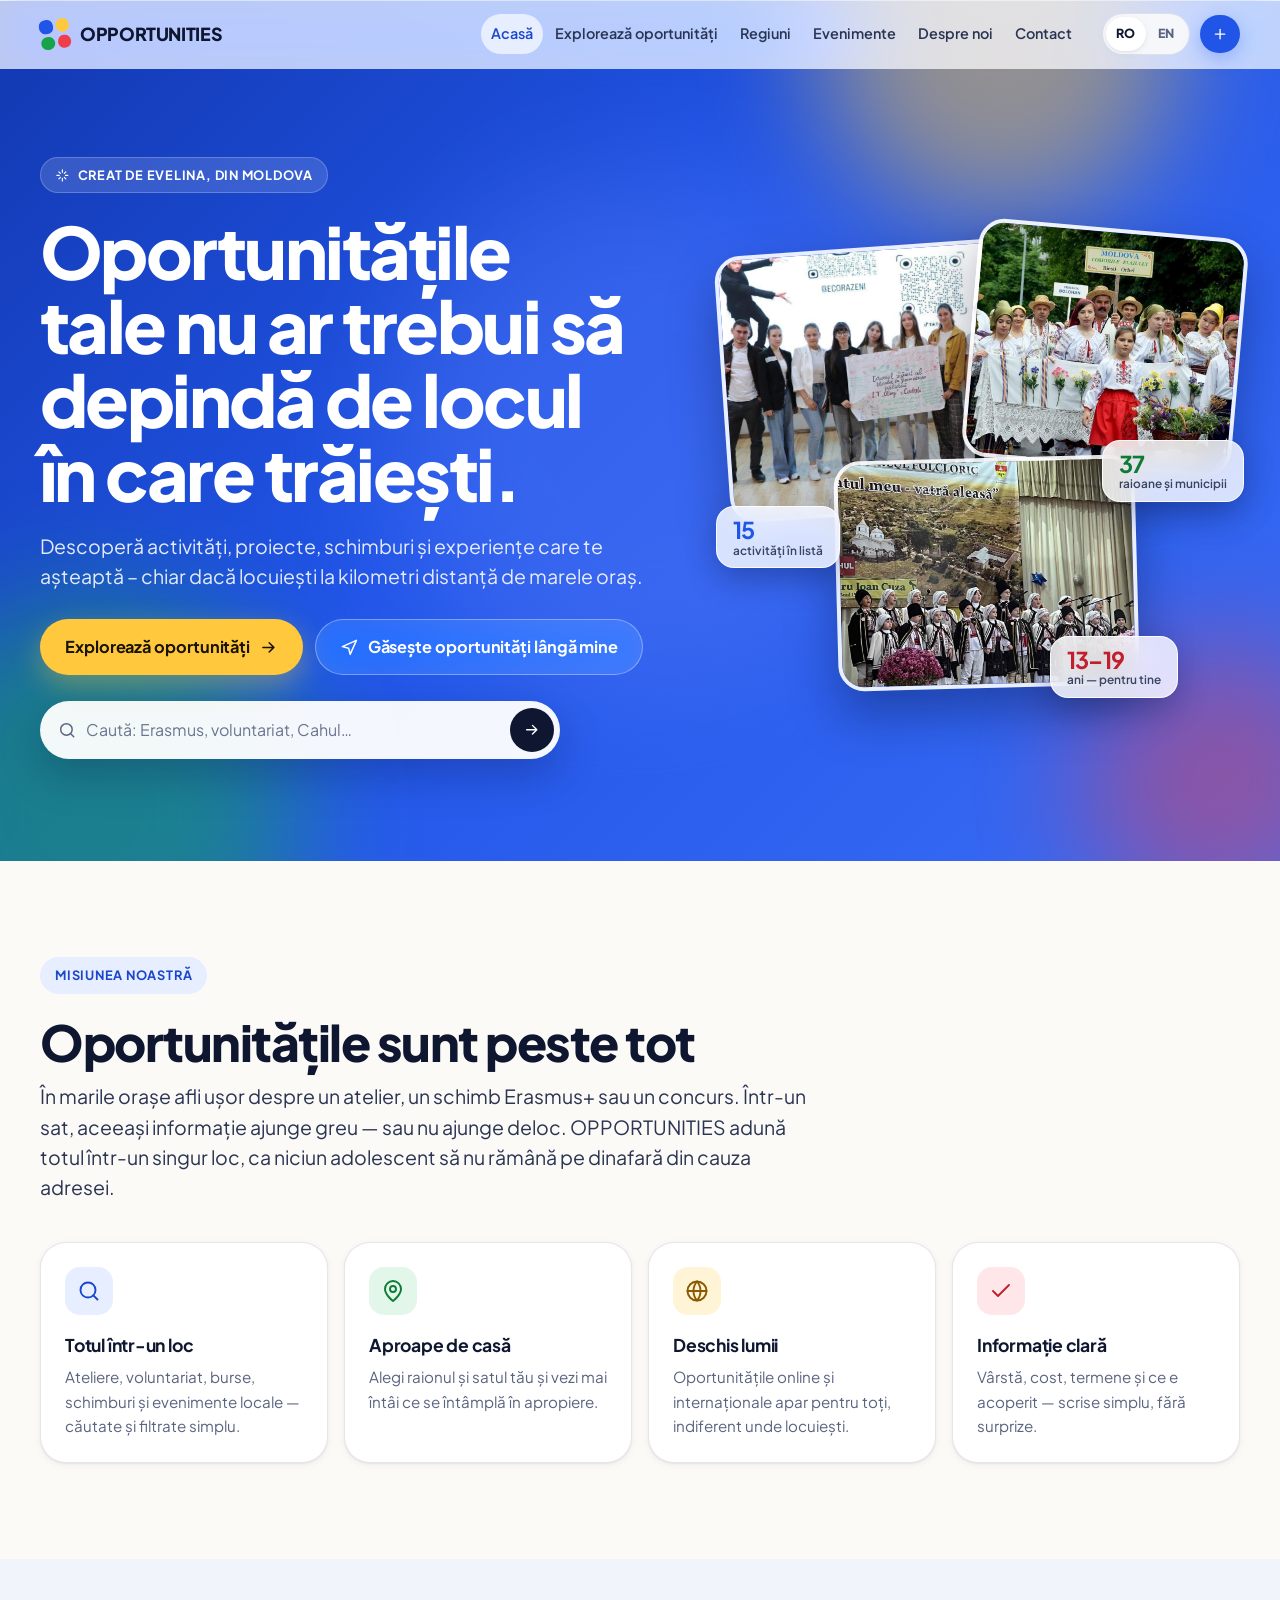
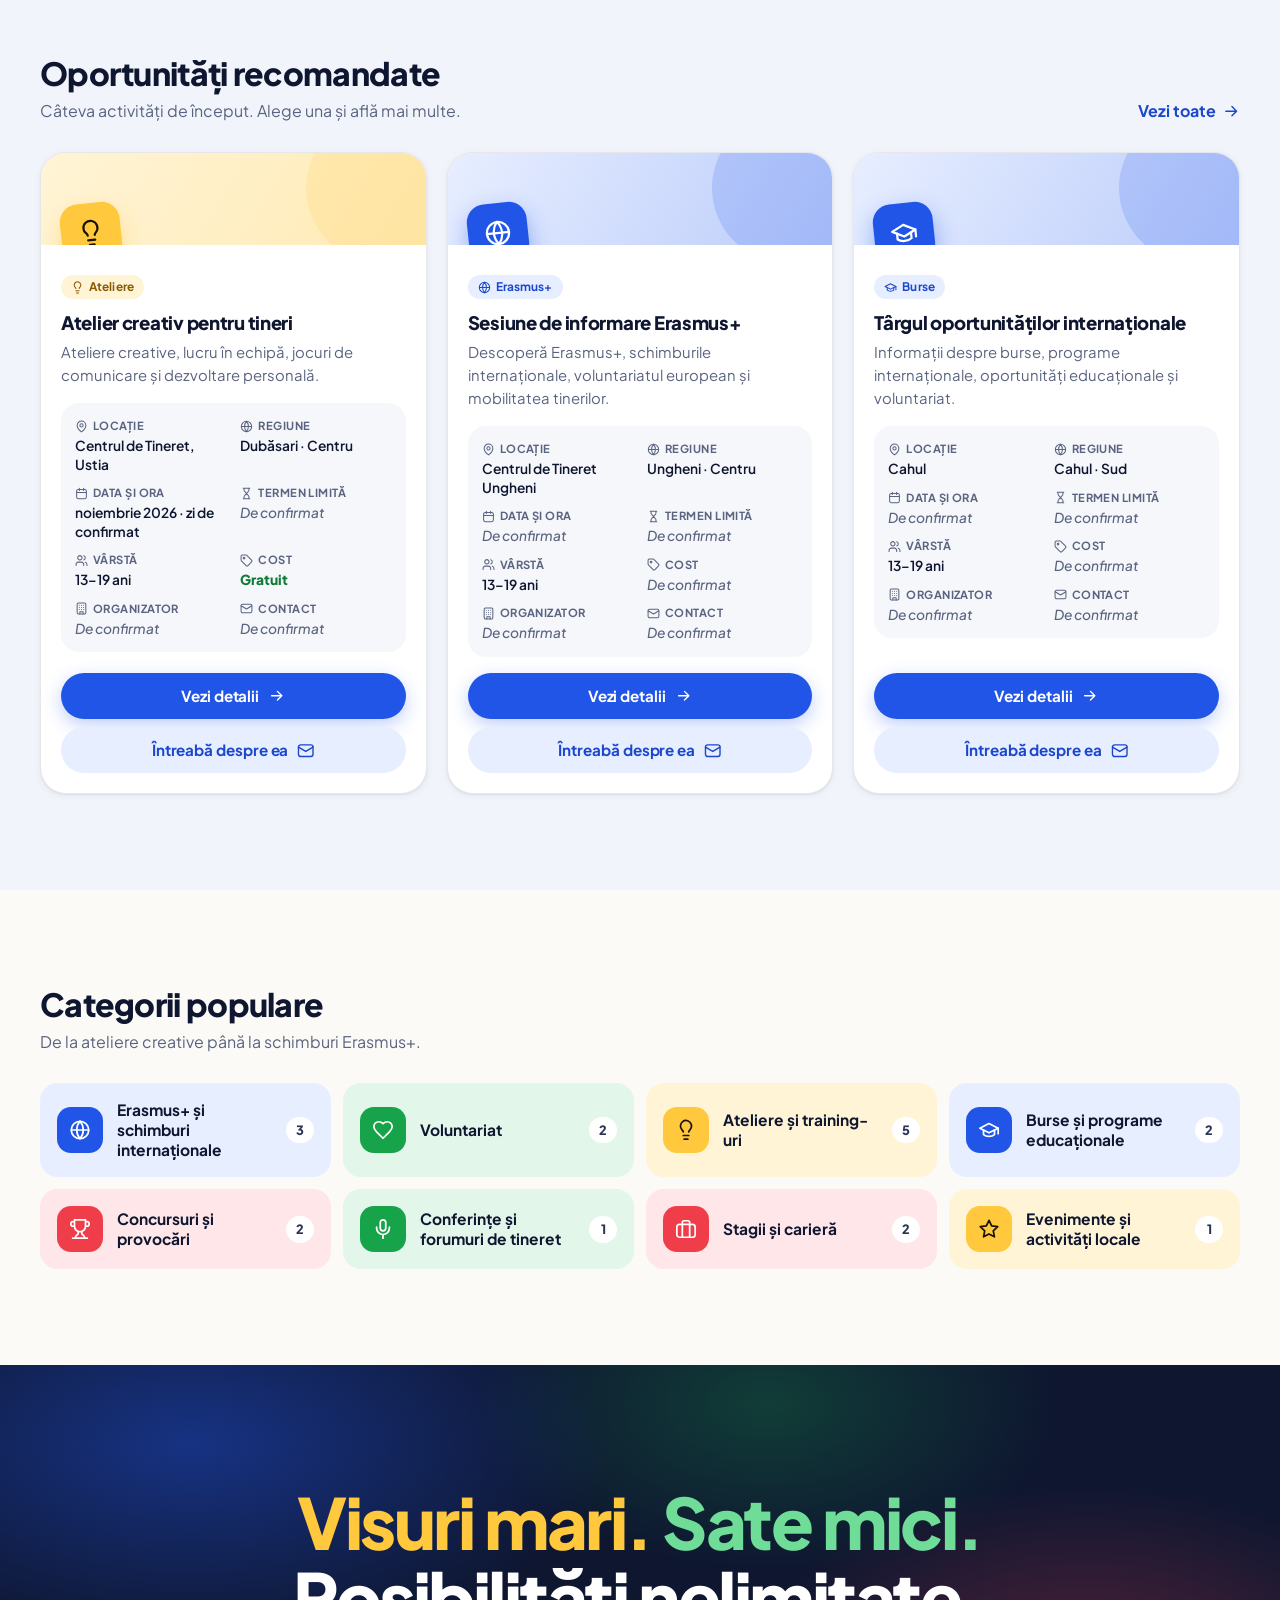
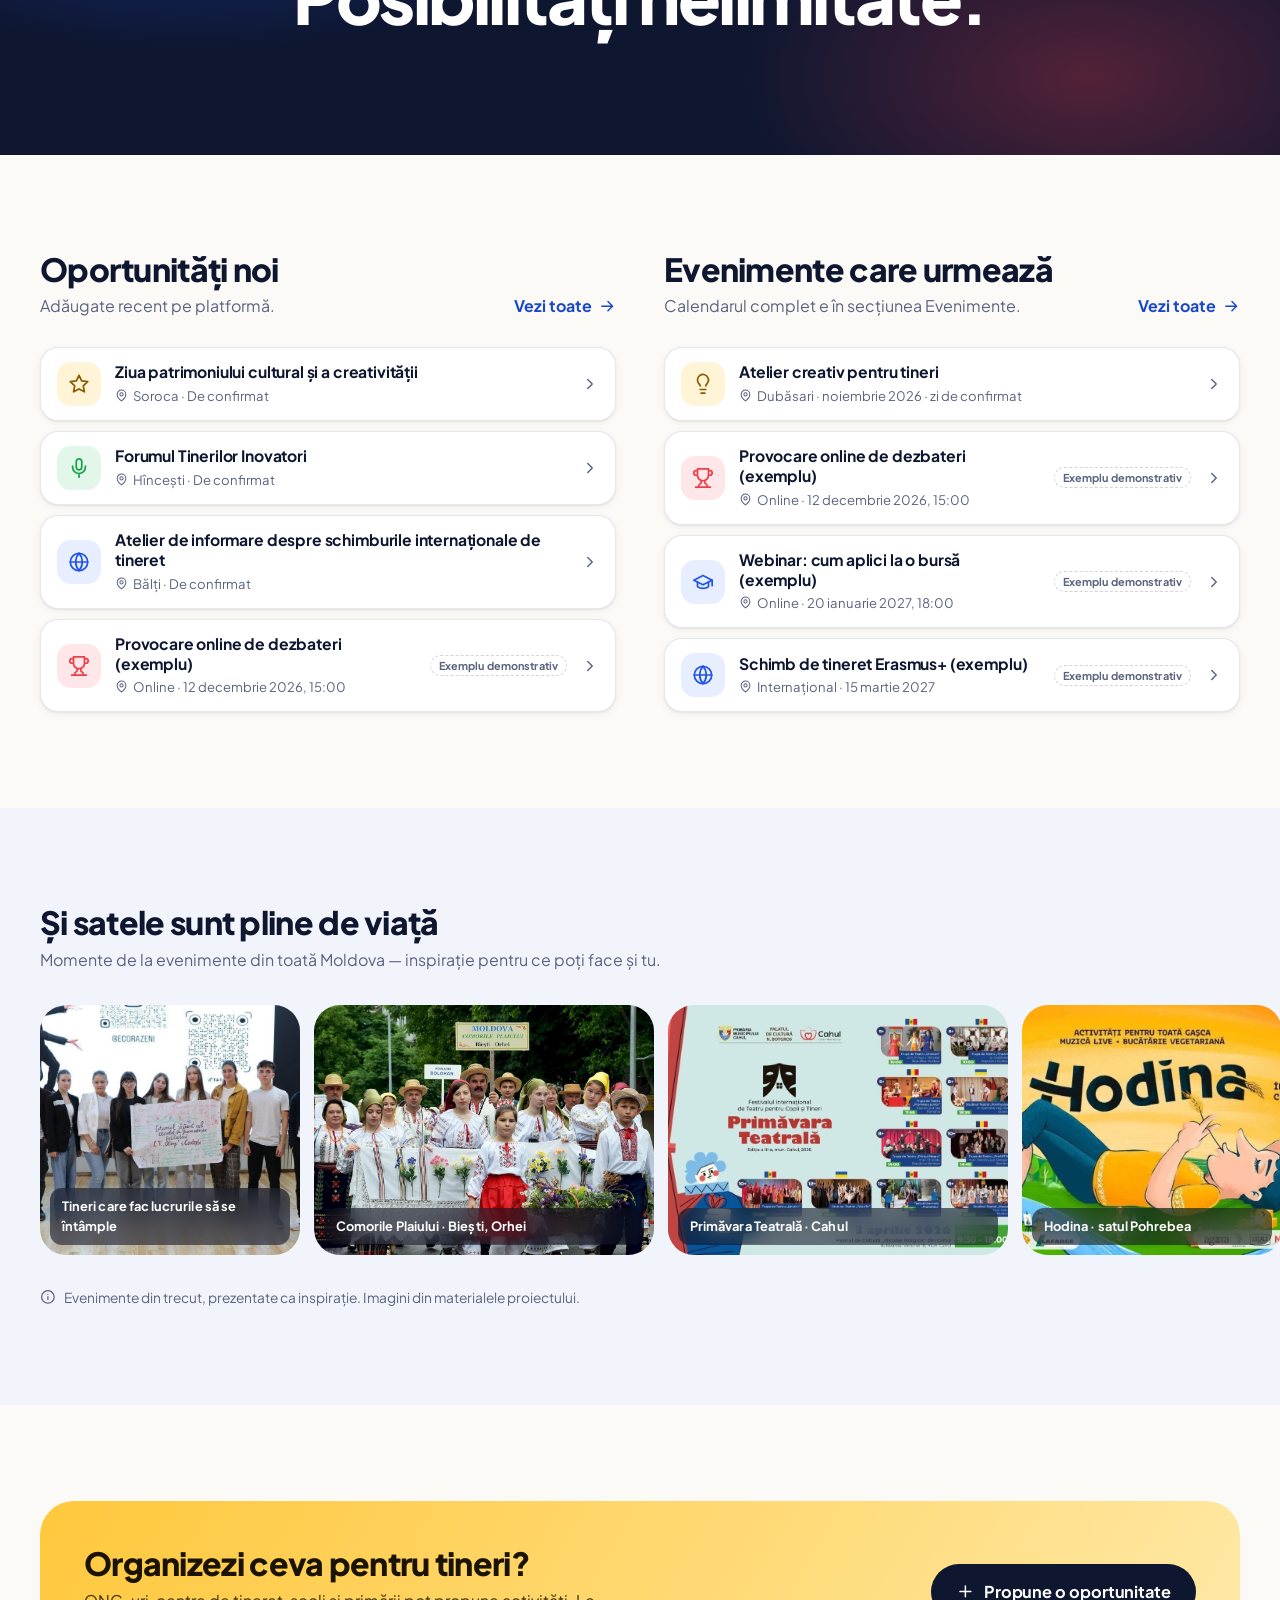
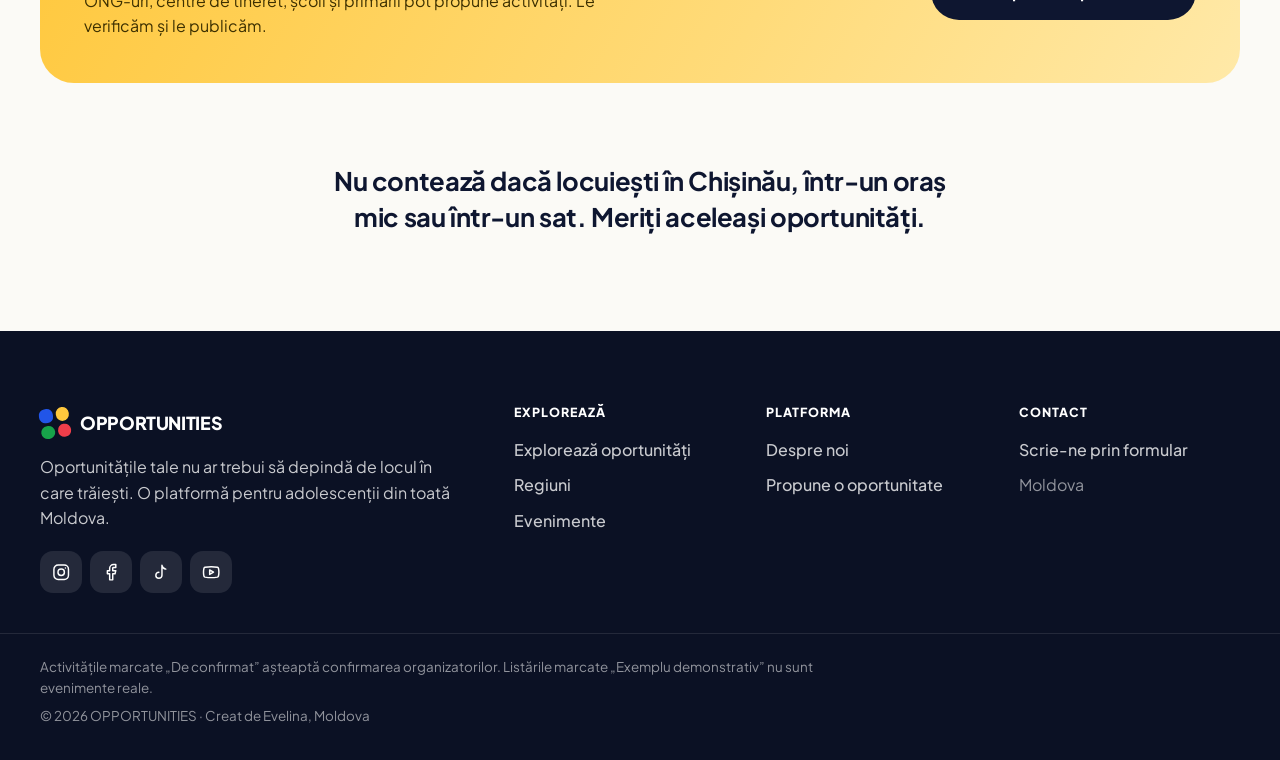
==== index.html @ e56fcbe6 "Build OPPORTUNITIES youth platform website Static bilingual (RO/EN) site with opportunities explorer" ====
<!doctype html>
<html lang="ro">
<head>
  <meta charset="utf-8">
  <meta name="viewport" content="width=device-width, initial-scale=1, viewport-fit=cover">
  <title>OPPORTUNITIES</title>
  <meta name="description" content="OPPORTUNITIES — oportunități egale pentru fiecare adolescent din Moldova. Ateliere, voluntariat, Erasmus+, burse și evenimente, chiar dacă locuiești departe de marele oraș.">
  <meta name="theme-color" content="#2155e8">
  <link rel="icon" href="assets/favicon.svg" type="image/svg+xml">
  <link rel="preconnect" href="https://fonts.googleapis.com">
  <link rel="preconnect" href="https://fonts.gstatic.com" crossorigin>
  <link href="https://fonts.googleapis.com/css2?family=Plus+Jakarta+Sans:wght@400;500;600;700;800&display=swap" rel="stylesheet">
  <link rel="stylesheet" href="css/styles.css">
</head>
<body>
  <a class="skip" href="#app" data-i18n="skip">Sari la conținut</a>

  <header class="header">
    <div class="wrap header__bar">
      <a class="logo" href="#/" aria-label="OPPORTUNITIES">
        <span class="logo__mark" aria-hidden="true"><i></i><i></i><i></i><i></i></span>
        <span class="logo__word">OPPORTUNITIES</span>
      </a>
      <nav class="nav" aria-label="Main">
        <a href="#/" data-nav="" data-i18n="nav.home">Acasă</a>
        <a href="#/explore" data-nav="explore" data-i18n="nav.explore">Explorează oportunități</a>
        <a href="#/regions" data-nav="regions" data-i18n="nav.regions">Regiuni</a>
        <a href="#/events" data-nav="events" data-i18n="nav.events">Evenimente</a>
        <a href="#/about" data-nav="about" data-i18n="nav.about">Despre noi</a>
        <a href="#/contact" data-nav="contact" data-i18n="nav.contact">Contact</a>
      </nav>
      <div class="header__tools">
        <div class="lang" role="group" data-i18n-aria="lang.label" aria-label="Limba">
          <button type="button" data-lang="ro" aria-pressed="true">RO</button>
          <button type="button" data-lang="en" aria-pressed="false">EN</button>
        </div>
        <a class="btn btn--primary btn--sm header__share" href="#/share" data-nav="share">
          <svg class="ic" viewBox="0 0 24 24" aria-hidden="true" fill="none" stroke="currentColor" stroke-width="2" stroke-linecap="round"><path d="M12 5v14M5 12h14"/></svg>
          <span data-i18n="share.btn">Propune o oportunitate</span>
        </a>
        <button class="icon-btn menu-btn" id="menu-btn" type="button" aria-expanded="false" aria-controls="menu" data-i18n-aria="nav.menu" aria-label="Meniu">
          <svg class="ic" viewBox="0 0 24 24" aria-hidden="true" fill="none" stroke="currentColor" stroke-width="2" stroke-linecap="round"><path d="M4 7h16M4 12h16M4 17h16"/></svg>
        </button>
      </div>
    </div>
  </header>

  <div class="menu" id="menu" hidden>
    <div class="menu__scrim" id="menu-scrim"></div>
    <nav class="menu__sheet" aria-label="Mobile">
      <button class="icon-btn menu__close" id="menu-close" type="button" data-i18n-aria="nav.close" aria-label="Închide">
        <svg class="ic" viewBox="0 0 24 24" aria-hidden="true" fill="none" stroke="currentColor" stroke-width="2" stroke-linecap="round"><path d="M18 6 6 18M6 6l12 12"/></svg>
      </button>
      <a href="#/" data-nav="" data-i18n="nav.home">Acasă</a>
      <a href="#/explore" data-nav="explore" data-i18n="nav.explore">Explorează oportunități</a>
      <a href="#/regions" data-nav="regions" data-i18n="nav.regions">Regiuni</a>
      <a href="#/events" data-nav="events" data-i18n="nav.events">Evenimente</a>
      <a href="#/about" data-nav="about" data-i18n="nav.about">Despre noi</a>
      <a href="#/contact" data-nav="contact" data-i18n="nav.contact">Contact</a>
      <a class="btn btn--primary btn--block" href="#/share" data-i18n="share.btn">Propune o oportunitate</a>
    </nav>
  </div>

  <main id="app" tabindex="-1"></main>

  <footer class="footer">
    <div class="wrap footer__grid">
      <div class="footer__brand">
        <a class="logo logo--light" href="#/" aria-label="OPPORTUNITIES">
          <span class="logo__mark" aria-hidden="true"><i></i><i></i><i></i><i></i></span>
          <span class="logo__word">OPPORTUNITIES</span>
        </a>
        <p data-i18n="footer.mission"></p>
        <div data-social></div>
      </div>
      <div>
        <h2 class="footer__h" data-i18n="footer.explore"></h2>
        <a href="#/explore" data-i18n="nav.explore"></a>
        <a href="#/regions" data-i18n="nav.regions"></a>
        <a href="#/events" data-i18n="nav.events"></a>
      </div>
      <div>
        <h2 class="footer__h" data-i18n="footer.platform"></h2>
        <a href="#/about" data-i18n="nav.about"></a>
        <a href="#/share" data-i18n="share.btn"></a>
      </div>
      <div>
        <h2 class="footer__h" data-i18n="footer.contact"></h2>
        <a href="#/contact" data-i18n="footer.contactForm"></a>
        <span class="footer__muted">Moldova</span>
      </div>
    </div>
    <div class="wrap footer__bottom">
      <p class="footer__note" data-i18n="footer.note"></p>
      <p>© <span id="year"></span> OPPORTUNITIES · <span data-i18n="footer.made"></span></p>
    </div>
  </footer>

  <div class="toast" id="toast" role="status" aria-live="polite"></div>

  <noscript><p style="padding:24px;font-family:sans-serif">OPPORTUNITIES needs JavaScript to show opportunities. / Activați JavaScript pentru a vedea oportunitățile.</p></noscript>

  <script src="js/data.js"></script>
  <script src="js/i18n.js"></script>
  <script src="js/app.js"></script>
</body>
</html>
---- css/styles.css ----
/* =========================================================================
   OPPORTUNITIES — styles
   Blue = trust · Green = growth · Yellow = optimism · Red = action
   ========================================================================= */

:root {
  --blue: #2155e8;
  --blue-deep: #1238b0;
  --blue-ink: #1a47cc;
  --green: #17a34a;
  --green-ink: #0d7a35;
  --yellow: #ffc83d;
  --yellow-ink: #8a5a00;
  --red: #ef3e4a;
  --red-ink: #c21f2c;

  --bg: #fbfaf6;
  --bg-tint: #f2f4fb;
  --surface: #ffffff;
  --surface-2: #f6f7fb;
  --ink: #0e1630;
  --ink-2: #2b3553;
  --muted: #5a6480;
  --line: rgba(14, 22, 48, 0.1);
  --line-strong: rgba(14, 22, 48, 0.18);

  --tint-blue: #e7eeff;
  --tint-green: #e3f6ea;
  --tint-yellow: #fff4d6;
  --tint-red: #ffe6e8;

  --glass: rgba(255, 255, 255, 0.72);
  --glass-edge: rgba(255, 255, 255, 0.7);
  --shadow-sm: 0 1px 2px rgba(14, 22, 48, 0.06), 0 2px 8px rgba(14, 22, 48, 0.05);
  --shadow-md: 0 2px 6px rgba(14, 22, 48, 0.06), 0 12px 32px rgba(14, 22, 48, 0.08);
  --shadow-lg: 0 8px 24px rgba(14, 22, 48, 0.1), 0 30px 60px rgba(14, 22, 48, 0.12);

  --r-sm: 12px;
  --r-md: 18px;
  --r-lg: 26px;
  --r-xl: 34px;

  --spring: cubic-bezier(0.32, 0.72, 0, 1);
  --ease-out: cubic-bezier(0.22, 1, 0.36, 1);
  --header-h: 68px;
  --gutter: clamp(16px, 4vw, 40px);

  color-scheme: light;
}

@media (prefers-color-scheme: dark) {
  :root:not([data-theme="light"]) {
    --bg: #0b1020;
    --bg-tint: #10162b;
    --surface: #151c34;
    --surface-2: #1a2240;
    --ink: #eef1fb;
    --ink-2: #ccd3e8;
    --muted: #9ea8c4;
    --line: rgba(255, 255, 255, 0.09);
    --line-strong: rgba(255, 255, 255, 0.18);
    --blue-ink: #8eabff;
    --green-ink: #6fdc98;
    --yellow-ink: #ffd76e;
    --red-ink: #ff8a92;
    --tint-blue: rgba(33, 85, 232, 0.18);
    --tint-green: rgba(23, 163, 74, 0.17);
    --tint-yellow: rgba(255, 200, 61, 0.15);
    --tint-red: rgba(239, 62, 74, 0.16);
    --glass: rgba(16, 22, 43, 0.72);
    --glass-edge: rgba(255, 255, 255, 0.08);
    --shadow-sm: 0 1px 2px rgba(0, 0, 0, 0.3);
    --shadow-md: 0 2px 6px rgba(0, 0, 0, 0.25), 0 12px 32px rgba(0, 0, 0, 0.3);
    --shadow-lg: 0 8px 24px rgba(0, 0, 0, 0.35), 0 30px 60px rgba(0, 0, 0, 0.4);
    color-scheme: dark;
  }
}
:root[data-theme="dark"] {
  --bg: #0b1020; --bg-tint: #10162b; --surface: #151c34; --surface-2: #1a2240;
  --ink: #eef1fb; --ink-2: #ccd3e8; --muted: #9ea8c4;
  --line: rgba(255, 255, 255, 0.09); --line-strong: rgba(255, 255, 255, 0.18);
  --blue-ink: #8eabff; --green-ink: #6fdc98; --yellow-ink: #ffd76e; --red-ink: #ff8a92;
  --tint-blue: rgba(33, 85, 232, 0.18); --tint-green: rgba(23, 163, 74, 0.17);
  --tint-yellow: rgba(255, 200, 61, 0.15); --tint-red: rgba(239, 62, 74, 0.16);
  --glass: rgba(16, 22, 43, 0.72); --glass-edge: rgba(255, 255, 255, 0.08);
  color-scheme: dark;
}

/* ------------------------------------------------------------------ base */
*, *::before, *::after { box-sizing: border-box; }
html { -webkit-text-size-adjust: 100%; scroll-padding-top: calc(var(--header-h) + 16px); }
body {
  margin: 0;
  font: 400 1rem/1.6 "Plus Jakarta Sans", system-ui, -apple-system, "Segoe UI", Roboto, sans-serif;
  color: var(--ink);
  background: var(--bg);
  -webkit-font-smoothing: antialiased;
  text-rendering: optimizeLegibility;
  overflow-x: hidden;
}
body.no-scroll { overflow: hidden; }
img { max-width: 100%; display: block; }
a { color: var(--blue-ink); text-decoration-thickness: 1.5px; text-underline-offset: 3px; }
button, input, select, textarea { font: inherit; color: inherit; }
button { cursor: pointer; }
:focus-visible { outline: 3px solid var(--blue); outline-offset: 3px; border-radius: 8px; }
main:focus { outline: none; }
.sr-only { position: absolute; width: 1px; height: 1px; padding: 0; margin: -1px; overflow: hidden; clip: rect(0 0 0 0); white-space: nowrap; border: 0; }
.skip { position: absolute; left: 12px; top: -60px; z-index: 100; background: var(--ink); color: var(--bg); padding: 10px 16px; border-radius: 10px; font-weight: 700; }
.skip:focus { top: 12px; }

.wrap { width: 100%; max-width: 1280px; margin: 0 auto; padding-left: var(--gutter); padding-right: var(--gutter); }
.narrow { max-width: 820px; }

.ic { width: 1.15em; height: 1.15em; flex: none; }

/* ------------------------------------------------------------------ type */
.display {
  font-size: clamp(2.35rem, 5.6vw, 4.5rem);
  line-height: 1.03;
  letter-spacing: -0.035em;
  font-weight: 800;
  margin: 0 0 20px;
  text-wrap: balance;
}
.h1 { font-size: clamp(2rem, 4.2vw, 3.1rem); line-height: 1.08; letter-spacing: -0.03em; font-weight: 800; margin: 0 0 12px; text-wrap: balance; }
.h2 { font-size: clamp(1.45rem, 2.6vw, 2rem); line-height: 1.15; letter-spacing: -0.022em; font-weight: 800; margin: 0 0 6px; text-wrap: balance; }
.h3 { font-size: 1.2rem; line-height: 1.3; letter-spacing: -0.012em; font-weight: 700; margin: 0 0 6px; }
.h4 { font-size: 0.95rem; font-weight: 700; margin: 22px 0 8px; }
.lead { font-size: clamp(1.05rem, 1.6vw, 1.22rem); line-height: 1.55; color: rgba(255, 255, 255, 0.88); margin: 0 0 28px; max-width: 40em; }
.lead--dark { color: var(--ink-2); }
.muted { color: var(--muted); margin: 0; }
.eyebrow {
  display: inline-flex; align-items: center; gap: 8px;
  font-size: 0.8rem; font-weight: 700; letter-spacing: 0.06em; text-transform: uppercase;
  color: #fff; background: rgba(255, 255, 255, 0.14); border: 1px solid rgba(255, 255, 255, 0.22);
  padding: 7px 14px; border-radius: 999px; margin: 0 0 22px;
}
.eyebrow--dark { color: var(--blue-ink); background: var(--tint-blue); border-color: transparent; }

/* ------------------------------------------------------------------ buttons */
.btn {
  display: inline-flex; align-items: center; justify-content: center; gap: 9px;
  min-height: 44px; padding: 10px 18px;
  border-radius: 999px; border: 1px solid transparent;
  font-weight: 700; font-size: 0.95rem; letter-spacing: -0.005em;
  text-decoration: none; white-space: nowrap;
  transition: transform 160ms var(--ease-out), background-color 160ms, box-shadow 200ms, color 160ms;
  -webkit-tap-highlight-color: transparent;
}
.btn:active { transform: scale(0.97); transition-duration: 80ms; }
.btn--sm { min-height: 38px; padding: 7px 14px; font-size: 0.88rem; }
.btn--lg { min-height: 54px; padding: 14px 24px; font-size: 1.02rem; }
.btn--block { width: 100%; }
.btn--primary { background: var(--blue); color: #fff; box-shadow: 0 6px 18px rgba(33, 85, 232, 0.28); }
.btn--primary:hover { background: var(--blue-deep); }
.btn--dark { background: var(--ink); color: var(--bg); }
.btn--dark:hover { opacity: 0.9; }
.btn--soft { background: var(--tint-blue); color: var(--blue-ink); }
.btn--soft:hover { background: color-mix(in srgb, var(--tint-blue), var(--blue) 12%); }
.btn--ghost { background: transparent; color: var(--ink-2); border-color: var(--line-strong); }
.btn--ghost:hover { background: var(--surface-2); }
.btn--glass {
  background: rgba(255, 255, 255, 0.14); color: #fff; border-color: rgba(255, 255, 255, 0.35);
  backdrop-filter: blur(14px) saturate(160%); -webkit-backdrop-filter: blur(14px) saturate(160%);
}
.btn--glass:hover { background: rgba(255, 255, 255, 0.24); }
.btn--glass-dark { background: var(--surface); color: var(--ink); border-color: var(--line-strong); box-shadow: var(--shadow-sm); }
.btn--glass-dark:hover { background: var(--surface-2); }

.icon-btn {
  display: inline-grid; place-items: center; width: 44px; height: 44px;
  border-radius: 999px; border: 1px solid var(--line-strong); background: var(--surface); color: var(--ink);
  transition: transform 140ms var(--ease-out), background-color 140ms;
}
.icon-btn:hover { background: var(--surface-2); }
.icon-btn:active { transform: scale(0.94); }
.icon-btn .ic { width: 20px; height: 20px; }

.link-arrow { display: inline-flex; align-items: center; gap: 6px; font-weight: 700; text-decoration: none; white-space: nowrap; }
.link-arrow .ic { transition: transform 200ms var(--ease-out); }
.link-arrow:hover .ic { transform: translateX(3px); }

/* ------------------------------------------------------------------ chips */
.chip {
  display: inline-flex; align-items: center; gap: 5px;
  font-size: 0.74rem; font-weight: 700; letter-spacing: 0.01em;
  padding: 4px 10px; border-radius: 999px; line-height: 1.4; white-space: nowrap;
}
.chip .ic { width: 13px; height: 13px; }
.chip--blue { background: var(--tint-blue); color: var(--blue-ink); }
.chip--green { background: var(--tint-green); color: var(--green-ink); }
.chip--yellow { background: var(--tint-yellow); color: var(--yellow-ink); }
.chip--red { background: var(--tint-red); color: var(--red-ink); }
.chip--ink { background: var(--surface-2); color: var(--ink-2); border: 1px solid var(--line); }
.chip--new { background: var(--red); color: #fff; }
.chip--demo { background: transparent; color: var(--muted); border: 1.5px dashed var(--line-strong); }
.chip--xs { font-size: 0.68rem; padding: 2px 8px; }

/* ------------------------------------------------------------------ header (translucent material) */
.header {
  position: sticky; top: 0; z-index: 40;
  background: var(--glass);
  backdrop-filter: blur(20px) saturate(180%); -webkit-backdrop-filter: blur(20px) saturate(180%);
  border-bottom: 1px solid transparent;
  transition: border-color 200ms, box-shadow 200ms;
}
.header.is-scrolled { border-bottom-color: var(--line); box-shadow: 0 6px 24px rgba(14, 22, 48, 0.06); }
.header__bar { display: flex; align-items: center; gap: 20px; height: var(--header-h); }
.logo { display: inline-flex; align-items: center; gap: 10px; text-decoration: none; color: var(--ink); flex: none; }
.logo__mark { display: grid; grid-template-columns: 1fr 1fr; gap: 3px; width: 30px; height: 30px; transform: rotate(-8deg); }
.logo__mark i { border-radius: 6px; }
.logo__mark i:nth-child(1) { background: var(--blue); }
.logo__mark i:nth-child(2) { background: var(--yellow); border-radius: 50%; }
.logo__mark i:nth-child(3) { background: var(--green); border-radius: 50%; }
.logo__mark i:nth-child(4) { background: var(--red); }
.logo__word { font-weight: 800; letter-spacing: -0.02em; font-size: 1.12rem; }
.logo--light { color: #fff; }

.nav { display: none; gap: 2px; margin-left: auto; }
.nav a {
  position: relative; padding: 8px 12px; border-radius: 999px;
  font-weight: 600; font-size: 0.9rem; color: var(--ink-2); text-decoration: none; white-space: nowrap;
  transition: background-color 150ms, color 150ms;
}
.nav a:hover { background: var(--surface-2); color: var(--ink); }
.nav a.is-active { color: var(--blue-ink); background: var(--tint-blue); }

.header__tools { display: flex; align-items: center; gap: 10px; margin-left: auto; }
.nav + .header__tools { margin-left: 8px; }
.lang { display: inline-flex; padding: 3px; border-radius: 999px; background: var(--surface-2); border: 1px solid var(--line); }
.lang button {
  border: 0; background: transparent; padding: 6px 10px; min-width: 40px; min-height: 34px;
  border-radius: 999px; font-weight: 800; font-size: 0.78rem; letter-spacing: 0.04em; color: var(--muted);
  transition: background-color 180ms var(--ease-out), color 180ms, box-shadow 180ms;
}
.lang button.is-on { background: var(--surface); color: var(--ink); box-shadow: var(--shadow-sm); }
.header__share span { display: none; }

@media (min-width: 560px) { .header__share span { display: inline; } }
@media (max-width: 440px) {
  .header__bar { gap: 10px; }
  .header__tools { gap: 6px; }
  .logo { gap: 8px; }
  .logo__mark { width: 26px; height: 26px; }
  .logo__word { font-size: 0.95rem; }
  .lang button { min-width: 34px; padding: 6px 8px; }
  .header__share { width: 40px; padding: 0; }
}
@media (min-width: 1120px) {
  .nav { display: flex; }
  .menu-btn { display: none; }
  .header__bar { gap: 12px; }
}
@media (min-width: 1120px) and (max-width: 1339px) {
  .nav a { padding: 8px 10px; }
  .header__share { width: 40px; padding: 0; }
  .header__share span { display: none; }
}

/* Mobile menu sheet — anchored to the menu button (top right) */
.menu { position: fixed; inset: 0; z-index: 60; }
.menu__scrim { position: absolute; inset: 0; background: rgba(8, 12, 28, 0.32); opacity: 0; transition: opacity 240ms var(--ease-out); }
.menu__sheet {
  position: absolute; top: 10px; right: 10px; left: 10px; max-width: 380px; margin-left: auto;
  display: flex; flex-direction: column; gap: 4px; padding: 14px;
  background: var(--glass); border: 1px solid var(--glass-edge);
  backdrop-filter: blur(28px) saturate(180%); -webkit-backdrop-filter: blur(28px) saturate(180%);
  border-radius: var(--r-lg); box-shadow: var(--shadow-lg);
  transform-origin: top right; transform: scale(0.92); opacity: 0;
  transition: transform 300ms var(--spring), opacity 200ms var(--ease-out);
}
.menu.is-open .menu__scrim { opacity: 1; }
.menu.is-open .menu__sheet { transform: none; opacity: 1; }
.menu__sheet a:not(.btn) {
  padding: 13px 14px; border-radius: 14px; font-weight: 700; font-size: 1.05rem; color: var(--ink); text-decoration: none;
}
.menu__sheet a:not(.btn):hover, .menu__sheet a.is-active { background: var(--tint-blue); color: var(--blue-ink); }
.menu__sheet .btn { margin-top: 8px; }
.menu__close { align-self: flex-end; margin-bottom: 2px; }

/* ------------------------------------------------------------------ page transition + reveal */
.page-in { animation: pageIn 420ms var(--ease-out); }
@keyframes pageIn { from { opacity: 0; transform: translateY(10px); } to { opacity: 1; transform: none; } }
.reveal { opacity: 0; transform: translateY(18px); transition: opacity 600ms var(--ease-out), transform 700ms var(--spring); }
.reveal.in { opacity: 1; transform: none; }

/* ------------------------------------------------------------------ hero */
.hero {
  position: relative; overflow: hidden; color: #fff;
  background: linear-gradient(135deg, #1238b0 0%, #2155e8 45%, #3a6cf5 100%);
  padding: clamp(48px, 8vw, 96px) 0 clamp(56px, 8vw, 110px);
  margin-top: calc(var(--header-h) * -1);
  padding-top: calc(var(--header-h) + clamp(40px, 7vw, 88px));
}
.hero__bg { position: absolute; inset: 0; pointer-events: none; }
.orb { position: absolute; border-radius: 50%; filter: blur(60px); opacity: 0.55; }
.orb--g { width: 420px; height: 420px; background: var(--green); left: -120px; bottom: -160px; }
.orb--y { width: 360px; height: 360px; background: var(--yellow); right: 8%; top: -140px; opacity: 0.5; }
.orb--r { width: 280px; height: 280px; background: var(--red); right: -80px; bottom: -60px; opacity: 0.45; }
.orb--b { width: 520px; height: 520px; background: #6f8dff; left: 30%; top: 20%; opacity: 0.25; }
.hero__grid { position: relative; display: grid; gap: 48px; align-items: center; }
.hero__copy { max-width: 640px; }
.hero__ctas { display: flex; flex-wrap: wrap; gap: 12px; margin-bottom: 26px; }
.hero .btn--primary { background: var(--yellow); color: #1a1300; box-shadow: 0 10px 28px rgba(255, 200, 61, 0.35); }
.hero .btn--primary:hover { background: #ffd35f; }
.hero__search {
  display: flex; align-items: center; gap: 10px; max-width: 520px;
  padding: 6px 6px 6px 18px; border-radius: 999px;
  background: rgba(255, 255, 255, 0.95); color: var(--ink);
  box-shadow: 0 16px 40px rgba(6, 16, 60, 0.25);
}
.hero__search > .ic { color: #5a6480; }
.hero__search input { flex: 1; min-width: 0; border: 0; outline: 0; background: transparent; padding: 10px 0; color: #0e1630; }
.hero__search input::placeholder { color: #6b7590; }
.hero__search .btn { min-height: 44px; width: 44px; padding: 0; background: #0e1630; color: #fff; }

.hero__art { position: relative; height: 380px; max-width: 520px; width: 100%; justify-self: center; }
.ph { position: absolute; margin: 0; border-radius: var(--r-lg); overflow: hidden; box-shadow: 0 24px 50px rgba(5, 14, 50, 0.35); border: 4px solid rgba(255, 255, 255, 0.9); }
.ph img { width: 100%; height: 100%; object-fit: cover; }
.ph--1 { width: 64%; height: 58%; left: 0; top: 4%; transform: rotate(-4deg); }
.ph--2 { width: 52%; height: 52%; right: 0; top: 0; transform: rotate(5deg); z-index: 1; }
.ph--3 { width: 58%; height: 50%; left: 22%; bottom: 0; transform: rotate(-1.5deg); z-index: 2; }
.float {
  position: absolute; z-index: 3; display: flex; flex-direction: column; line-height: 1.15;
  padding: 10px 16px; border-radius: 18px; color: var(--ink);
  background: rgba(255, 255, 255, 0.82); border: 1px solid rgba(255, 255, 255, 0.9);
  backdrop-filter: blur(16px) saturate(170%); -webkit-backdrop-filter: blur(16px) saturate(170%);
  box-shadow: 0 12px 30px rgba(5, 14, 50, 0.25);
}
.float strong { font-size: 1.45rem; letter-spacing: -0.03em; color: #0e1630; }
.float span { font-size: 0.74rem; font-weight: 600; color: #3a4460; }
.float--a { left: -6px; bottom: 26%; }
.float--a strong { color: var(--blue); }
.float--b { right: -4px; top: 46%; }
.float--b strong { color: var(--green-ink); }
.float--c { right: 12%; bottom: -10px; }
.float--c strong { color: var(--red-ink); }

@media (min-width: 960px) {
  .hero__grid { grid-template-columns: 1.1fr 0.9fr; }
  .hero__art { height: 460px; }
}
@media (max-width: 520px) {
  .hero__art { height: 300px; }
  .hero__ctas .btn { width: 100%; }
  .float { padding: 8px 12px; }
  .float strong { font-size: 1.15rem; }
}

/* ------------------------------------------------------------------ sections */
.section { padding: clamp(56px, 8vw, 96px) 0; }
.section--tight { padding-top: clamp(28px, 4vw, 44px); }
.section--tint { background: var(--bg-tint); }
.sec-head { display: flex; align-items: flex-end; justify-content: space-between; gap: 16px; margin-bottom: 28px; flex-wrap: wrap; }

.mission { max-width: 820px; margin-bottom: 40px; }
.pillars { display: grid; gap: 16px; grid-template-columns: repeat(auto-fit, minmax(min(100%, 230px), 1fr)); }
.pillar {
  padding: 24px; border-radius: var(--r-lg); background: var(--surface); border: 1px solid var(--line);
  box-shadow: var(--shadow-sm);
}
.pillar h3 { margin: 16px 0 6px; font-size: 1.1rem; letter-spacing: -0.012em; }
.pillar p { margin: 0; color: var(--muted); font-size: 0.95rem; }
.pillar__icon { display: grid; place-items: center; width: 48px; height: 48px; border-radius: 15px; }
.pillar__icon .ic { width: 24px; height: 24px; }
.pillar--blue .pillar__icon { background: var(--tint-blue); color: var(--blue-ink); }
.pillar--green .pillar__icon { background: var(--tint-green); color: var(--green-ink); }
.pillar--yellow .pillar__icon { background: var(--tint-yellow); color: var(--yellow-ink); }
.pillar--red .pillar__icon { background: var(--tint-red); color: var(--red-ink); }

/* ------------------------------------------------------------------ cards */
.grid { display: grid; gap: 20px; grid-template-columns: repeat(auto-fill, minmax(min(100%, 320px), 1fr)); }

.card {
  --c: var(--blue); --t: var(--tint-blue); --ci: var(--blue-ink);
  position: relative; display: flex; flex-direction: column;
  background: var(--surface); border: 1px solid var(--line); border-radius: var(--r-lg);
  overflow: hidden; box-shadow: var(--shadow-sm);
  transition: box-shadow 260ms var(--ease-out), transform 260ms var(--spring), border-color 200ms, opacity 600ms var(--ease-out);
}
.card--green { --c: var(--green); --t: var(--tint-green); --ci: var(--green-ink); }
.card--yellow { --c: var(--yellow); --t: var(--tint-yellow); --ci: var(--yellow-ink); }
.card--red { --c: var(--red); --t: var(--tint-red); --ci: var(--red-ink); }
@media (hover: hover) {
  .card.in:hover { transform: translateY(-4px); box-shadow: var(--shadow-md); border-color: color-mix(in srgb, var(--c), transparent 60%); }
}
.card__art {
  position: relative; height: 92px; overflow: hidden;
  background: linear-gradient(120deg, var(--t), color-mix(in srgb, var(--t), var(--c) 22%));
}
.card__icon {
  position: absolute; left: 20px; bottom: -18px; display: grid; place-items: center;
  width: 60px; height: 60px; border-radius: 18px; background: var(--c); color: #fff;
  box-shadow: 0 10px 22px color-mix(in srgb, var(--c), transparent 60%);
  transform: rotate(-6deg);
}
.card--yellow .card__icon { color: #1a1300; }
.card__icon .ic { width: 28px; height: 28px; }
.card__blob { position: absolute; right: -30px; top: -40px; width: 150px; height: 150px; border-radius: 50%; background: var(--c); opacity: 0.16; }
.card__dist {
  position: absolute; right: 14px; top: 14px; display: inline-flex; align-items: center; gap: 5px;
  font-size: 0.78rem; font-weight: 800; padding: 5px 10px; border-radius: 999px;
  background: var(--surface); color: var(--ink); box-shadow: var(--shadow-sm);
}
.card__dist .ic { width: 13px; height: 13px; }
.card__body { display: flex; flex-direction: column; flex: 1; padding: 30px 20px 20px; }
.card__chips { display: flex; flex-wrap: wrap; gap: 6px; margin-bottom: 12px; }
.card__title { font-size: 1.16rem; line-height: 1.28; letter-spacing: -0.015em; font-weight: 800; margin: 0 0 6px; }
.card__link { color: var(--ink); text-decoration: none; }
.card__link:hover { color: var(--ci); }
.card__desc { margin: 0 0 16px; color: var(--muted); font-size: 0.93rem; line-height: 1.55; }
.card__actions { display: flex; flex-wrap: wrap; gap: 8px; margin-top: auto; padding-top: 16px; }
.card__actions .btn { flex: 1 1 auto; }

.facts { display: grid; grid-template-columns: 1fr 1fr; gap: 10px 14px; margin: 0; padding: 14px; border-radius: var(--r-md); background: var(--surface-2); }
.facts > div { min-width: 0; }
.facts dt { display: flex; align-items: center; gap: 5px; font-size: 0.7rem; font-weight: 700; letter-spacing: 0.04em; text-transform: uppercase; color: var(--muted); }
.facts dt .ic { width: 13px; height: 13px; }
.facts dd { margin: 2px 0 0; font-size: 0.86rem; font-weight: 600; color: var(--ink); line-height: 1.35; overflow-wrap: anywhere; }
.facts dd.tbc { color: var(--muted); font-weight: 500; font-style: italic; }
.facts dd.free { color: var(--green-ink); font-weight: 800; }
.facts--side { grid-template-columns: 1fr; background: transparent; padding: 0; gap: 14px; }
.facts--side dd { font-size: 0.98rem; }

/* compact list cards */
.list { display: grid; gap: 10px; }
.list--cols { grid-template-columns: repeat(auto-fill, minmax(min(100%, 340px), 1fr)); }
.mini {
  --c: var(--blue); --t: var(--tint-blue);
  display: flex; align-items: center; gap: 14px; padding: 14px 16px;
  background: var(--surface); border: 1px solid var(--line); border-radius: var(--r-md);
  color: var(--ink); text-decoration: none; box-shadow: var(--shadow-sm);
  transition: transform 200ms var(--spring), box-shadow 200ms, border-color 200ms, opacity 600ms var(--ease-out);
}
.mini:active { transform: scale(0.985); }
@media (hover: hover) { .mini.in:hover { box-shadow: var(--shadow-md); border-color: color-mix(in srgb, var(--c), transparent 60%); } }
.mini--green { --c: var(--green); --t: var(--tint-green); }
.mini--yellow { --c: var(--yellow); --t: var(--tint-yellow); }
.mini--red { --c: var(--red); --t: var(--tint-red); }
.mini__icon { display: grid; place-items: center; width: 44px; height: 44px; border-radius: 14px; background: var(--t); color: var(--ink); flex: none; }
.mini__icon .ic { width: 22px; height: 22px; color: var(--c); }
.mini--yellow .mini__icon .ic { color: var(--yellow-ink); }
.mini__text { display: flex; flex-direction: column; min-width: 0; flex: 1; }
.mini__text strong { font-size: 0.98rem; letter-spacing: -0.01em; line-height: 1.3; }
.mini__text span { display: flex; align-items: center; gap: 5px; font-size: 0.82rem; color: var(--muted); margin-top: 2px; }
.mini__text span .ic { width: 13px; height: 13px; flex: none; }
.mini__chev { color: var(--muted); width: 18px; height: 18px; }

/* categories */
.cats { display: grid; gap: 12px; grid-template-columns: repeat(auto-fill, minmax(min(100%, 250px), 1fr)); }
.cat {
  --c: var(--blue); --t: var(--tint-blue);
  display: flex; align-items: center; gap: 14px; padding: 16px; border-radius: var(--r-md);
  background: var(--t); color: var(--ink); text-decoration: none; font-weight: 700;
  border: 1px solid transparent;
  transition: transform 220ms var(--spring), border-color 200ms, opacity 600ms var(--ease-out);
}
.cat--green { --c: var(--green); --t: var(--tint-green); }
.cat--yellow { --c: var(--yellow); --t: var(--tint-yellow); }
.cat--red { --c: var(--red); --t: var(--tint-red); }
.cat:active { transform: scale(0.97); }
@media (hover: hover) { .cat.in:hover { transform: translateY(-3px); border-color: var(--c); } }
.cat__icon { display: grid; place-items: center; width: 46px; height: 46px; border-radius: 14px; background: var(--c); color: #fff; flex: none; }
.cat--yellow .cat__icon { color: #1a1300; }
.cat__icon .ic { width: 22px; height: 22px; }
.cat__name { flex: 1; line-height: 1.3; font-size: 0.97rem; }
.cat__count { font-size: 0.8rem; font-weight: 800; min-width: 28px; text-align: center; padding: 3px 8px; border-radius: 999px; background: var(--surface); color: var(--ink-2); }

/* statement */
.statement {
  background: #0e1630; color: #fff; padding: clamp(64px, 10vw, 120px) 0; text-align: center;
  background-image: radial-gradient(600px 300px at 15% 20%, rgba(33, 85, 232, 0.45), transparent 70%),
                    radial-gradient(500px 280px at 85% 80%, rgba(239, 62, 74, 0.3), transparent 70%),
                    radial-gradient(420px 240px at 60% 10%, rgba(23, 163, 74, 0.28), transparent 70%);
}
.statement__text { margin: 0 auto; max-width: 15em; font-size: clamp(2rem, 6vw, 4.4rem); line-height: 1.06; letter-spacing: -0.035em; font-weight: 800; text-wrap: balance; }
.st { display: inline; }
.st--0 { color: var(--yellow); }
.st--1 { color: #6fdc98; }
.st--2 { color: #fff; }

.two-col { display: grid; gap: 48px; }
@media (min-width: 900px) { .two-col { grid-template-columns: 1fr 1fr; } }

/* gallery — native momentum scroll with snap */
.gallery {
  display: flex; gap: 14px; overflow-x: auto; scroll-snap-type: x mandatory; overscroll-behavior-x: contain;
  padding: 4px max(var(--gutter), calc((100vw - 1280px) / 2 + var(--gutter))) 18px;
  scroll-padding-inline: max(var(--gutter), calc((100vw - 1280px) / 2 + var(--gutter)));
  scrollbar-width: thin;
}
.gallery:focus-visible { outline-offset: -3px; }
.gallery__item { position: relative; flex: none; width: min(78vw, 340px); height: 250px; margin: 0; border-radius: var(--r-lg); overflow: hidden; scroll-snap-align: start; background: var(--surface-2); }
.gallery__item.is-tall { width: min(78vw, 260px); }
.gallery__item img { width: 100%; height: 100%; object-fit: cover; transition: transform 600ms var(--ease-out); }
@media (hover: hover) { .gallery__item:hover img { transform: scale(1.04); } }
.gallery__item figcaption {
  position: absolute; left: 10px; right: 10px; bottom: 10px; padding: 8px 12px; border-radius: 12px;
  font-size: 0.8rem; font-weight: 700; color: #fff; letter-spacing: 0.005em;
  background: rgba(10, 14, 30, 0.55); backdrop-filter: blur(12px); -webkit-backdrop-filter: blur(12px);
}
.note { display: flex; align-items: flex-start; gap: 8px; color: var(--muted); font-size: 0.86rem; margin: 14px 0 0; }
.note .ic { margin-top: 2px; }

.cta-band {
  display: flex; flex-wrap: wrap; align-items: center; justify-content: space-between; gap: 24px;
  padding: clamp(28px, 4vw, 44px); border-radius: var(--r-xl);
  background: linear-gradient(120deg, var(--yellow), #ffdb7a 60%, #ffe9a8); color: #1a1300;
}
.cta-band p { margin: 0; max-width: 36em; color: #3d3000; }
.cta-band .h2 { color: #1a1300; }
.cta-band .btn--dark { background: #0e1630; color: #fff; }
.closing { text-align: center; font-size: clamp(1.2rem, 2.4vw, 1.6rem); font-weight: 700; letter-spacing: -0.015em; line-height: 1.4; max-width: 32em; margin: clamp(48px, 7vw, 80px) auto 0; text-wrap: balance; }

/* ------------------------------------------------------------------ page heads */
.page-head { padding: clamp(36px, 6vw, 72px) 0 clamp(20px, 3vw, 32px); background: linear-gradient(180deg, var(--tint-blue), transparent); }
.page-head--green { background: linear-gradient(180deg, var(--tint-green), transparent); }
.page-head--yellow { background: linear-gradient(180deg, var(--tint-yellow), transparent); }
.page-head--red { background: linear-gradient(180deg, var(--tint-red), transparent); }
.page-head--blue { background: linear-gradient(180deg, var(--tint-blue), transparent); }
.page-head .lead { margin-bottom: 0; }

/* ------------------------------------------------------------------ explore toolbar (sticky material) */
.toolbar {
  position: sticky; top: var(--header-h); z-index: 30;
  padding: 14px 0 12px;
  background: var(--glass); backdrop-filter: blur(20px) saturate(180%); -webkit-backdrop-filter: blur(20px) saturate(180%);
  border-bottom: 1px solid var(--line);
}
.toolbar .wrap { display: grid; gap: 12px; }
.search {
  display: flex; align-items: center; gap: 10px; padding: 0 16px; min-height: 50px;
  border-radius: 999px; background: var(--surface); border: 1px solid var(--line-strong);
  transition: border-color 150ms, box-shadow 150ms;
}
.search:focus-within { border-color: var(--blue); box-shadow: 0 0 0 4px color-mix(in srgb, var(--blue), transparent 82%); }
.search .ic { color: var(--muted); }
.search input { flex: 1; min-width: 0; border: 0; outline: 0; background: transparent; padding: 12px 0; }
.chips-scroll { display: flex; gap: 8px; overflow-x: auto; scrollbar-width: none; margin: 0 calc(var(--gutter) * -1); padding: 2px var(--gutter); scroll-snap-type: x proximity; }
.chips-scroll::-webkit-scrollbar { display: none; }
.pill {
  --c: var(--blue); --t: var(--tint-blue); --ci: var(--blue-ink);
  display: inline-flex; align-items: center; gap: 6px; flex: none; scroll-snap-align: start;
  min-height: 40px; padding: 8px 14px; border-radius: 999px;
  border: 1px solid var(--line-strong); background: var(--surface); color: var(--ink-2);
  font-weight: 700; font-size: 0.88rem;
  transition: background-color 160ms, color 160ms, border-color 160ms, transform 120ms var(--ease-out);
}
.pill .ic { width: 16px; height: 16px; }
.pill:active { transform: scale(0.96); }
.pill--green { --c: var(--green); --t: var(--tint-green); --ci: var(--green-ink); }
.pill--yellow { --c: var(--yellow); --t: var(--tint-yellow); --ci: var(--yellow-ink); }
.pill--red { --c: var(--red); --t: var(--tint-red); --ci: var(--red-ink); }
.pill.is-on { background: var(--t); color: var(--ci); border-color: var(--c); }
.pill[data-cat=""].is-on { background: var(--ink); color: var(--bg); border-color: var(--ink); }
.selects { display: flex; flex-wrap: wrap; gap: 8px; align-items: center; }
.select {
  position: relative; display: inline-flex; align-items: center; gap: 8px;
  min-height: 42px; padding: 0 12px; border-radius: 999px;
  background: var(--surface); border: 1px solid var(--line-strong);
}
.select .ic { color: var(--muted); width: 16px; height: 16px; }
.select select { appearance: none; -webkit-appearance: none; border: 0; outline: 0; background: transparent; padding: 9px 22px 9px 0; font-weight: 600; font-size: 0.9rem; max-width: 220px; cursor: pointer; }
.select::after { content: ""; position: absolute; right: 14px; top: 50%; width: 7px; height: 7px; border-right: 2px solid var(--muted); border-bottom: 2px solid var(--muted); transform: translateY(-70%) rotate(45deg); pointer-events: none; }
.select:focus-within { border-color: var(--blue); box-shadow: 0 0 0 4px color-mix(in srgb, var(--blue), transparent 82%); }
.select select option, .select select optgroup { color: var(--ink); background: var(--surface); }
.select--lg { width: 100%; min-height: 52px; border-radius: 16px; padding: 0 16px; }
.select--lg select { width: 100%; max-width: none; font-size: 1rem; }
@media (max-width: 640px) {
  .selects .select { flex: 1 1 calc(50% - 8px); }
  .selects .select select { width: 100%; max-width: none; }
  .selects .btn { flex: 1 1 100%; }
}
.count { font-weight: 700; color: var(--muted); margin: 0 0 16px; }

.empty { grid-column: 1 / -1; text-align: center; padding: 48px 20px; border-radius: var(--r-lg); background: var(--surface); border: 1.5px dashed var(--line-strong); }
.empty h3 { margin: 14px 0 6px; font-size: 1.2rem; }
.empty p { margin: 0 auto 18px; color: var(--muted); max-width: 30em; }
.empty__icon { display: inline-grid; place-items: center; width: 56px; height: 56px; border-radius: 18px; background: var(--tint-yellow); color: var(--yellow-ink); }
.empty__icon .ic { width: 26px; height: 26px; }
.empty__actions { display: flex; flex-wrap: wrap; justify-content: center; gap: 8px; }

/* ------------------------------------------------------------------ regions */
.finder {
  display: grid; gap: 18px; padding: clamp(20px, 3vw, 30px); margin-bottom: 36px;
  border-radius: var(--r-xl); background: var(--surface); border: 1px solid var(--line); box-shadow: var(--shadow-md);
}
@media (min-width: 900px) { .finder { grid-template-columns: 1fr 1fr; } .finder > .field:nth-child(3), .finder__geo { grid-column: 1 / -1; } }
.field { display: flex; flex-direction: column; gap: 8px; min-width: 0; }
.field__label { font-weight: 700; font-size: 0.92rem; color: var(--ink-2); }
.field__label span { color: var(--red-ink); }
.seg { display: flex; flex-wrap: wrap; gap: 6px; padding: 5px; border-radius: 18px; background: var(--surface-2); border: 1px solid var(--line); }
.seg__btn {
  flex: 1 1 auto; min-height: 42px; padding: 8px 14px; border: 0; border-radius: 13px;
  background: transparent; font-weight: 700; font-size: 0.92rem; color: var(--muted);
  transition: background-color 200ms var(--ease-out), color 200ms, box-shadow 200ms, transform 120ms;
}
.seg__btn:active { transform: scale(0.96); }
.seg__btn.is-on { background: var(--green); color: #fff; box-shadow: 0 4px 12px rgba(23, 163, 74, 0.3); }
.finder__geo { display: flex; flex-wrap: wrap; align-items: center; gap: 12px; }

.area-title { display: flex; align-items: center; gap: 10px; flex-wrap: wrap; margin-bottom: 20px; }
.area-title .ic { color: var(--yellow-ink); }
.area { margin-bottom: 40px; }
.area__head { display: flex; align-items: center; gap: 12px; margin-bottom: 16px; }
.area__icon { display: grid; place-items: center; width: 42px; height: 42px; border-radius: 13px; flex: none; }
.area__icon .ic { width: 21px; height: 21px; }
.area--home .area__icon { background: var(--tint-green); color: var(--green-ink); }
.area--near .area__icon { background: var(--tint-yellow); color: var(--yellow-ink); }
.area--world .area__icon { background: var(--tint-blue); color: var(--blue-ink); }
.hint { display: flex; align-items: center; gap: 12px; padding: 18px 20px; border-radius: var(--r-md); background: var(--surface); border: 1.5px dashed var(--line-strong); color: var(--ink-2); margin-bottom: 32px; }
.hint p { margin: 0; }
.hint .ic { color: var(--muted); }

.zones { display: grid; gap: 24px; grid-template-columns: repeat(auto-fill, minmax(min(100%, 340px), 1fr)); }
.zone { padding: 20px; border-radius: var(--r-lg); background: var(--surface); border: 1px solid var(--line); }
.zone__title { margin: 0 0 12px; font-size: 1rem; font-weight: 800; letter-spacing: -0.01em; }
.zone__list { display: flex; flex-wrap: wrap; gap: 8px; }
.dchip {
  display: inline-flex; flex-direction: column; align-items: flex-start; gap: 0;
  padding: 8px 12px; border-radius: 13px; text-align: left;
  border: 1px solid var(--line); background: var(--surface-2); color: var(--ink);
  transition: background-color 150ms, border-color 150ms, transform 120ms;
}
.dchip:active { transform: scale(0.96); }
.dchip span { font-weight: 700; font-size: 0.88rem; }
.dchip small { font-size: 0.72rem; color: var(--muted); }
.dchip.has { background: var(--tint-green); border-color: transparent; }
.dchip.has small { color: var(--green-ink); font-weight: 700; }
.dchip.is-on { background: var(--green); color: #fff; }
.dchip.is-on small { color: rgba(255, 255, 255, 0.9); }
.dchip:hover { border-color: var(--green); }

/* ------------------------------------------------------------------ calendar */
.cal-wrap { display: grid; gap: 28px; align-items: start; }
@media (min-width: 980px) { .cal-wrap { grid-template-columns: 1.6fr 1fr; } }
.cal { padding: clamp(14px, 2.4vw, 24px); border-radius: var(--r-xl); background: var(--surface); border: 1px solid var(--line); box-shadow: var(--shadow-md); }
.cal__head { display: flex; align-items: center; justify-content: space-between; gap: 12px; margin-bottom: 16px; }
.cal__head .h3 { margin: 0; text-transform: none; }
.cal__dow, .cal__grid { display: grid; grid-template-columns: repeat(7, 1fr); gap: 6px; }
.cal__dow span { text-align: center; font-size: 0.74rem; font-weight: 800; letter-spacing: 0.05em; color: var(--muted); padding-bottom: 6px; }
.cal__cell { min-height: 92px; padding: 6px; border-radius: 12px; background: var(--surface-2); display: flex; flex-direction: column; gap: 4px; min-width: 0; }
.cal__cell.is-empty { background: transparent; }
.cal__cell.is-today { box-shadow: inset 0 0 0 2px var(--blue); }
.cal__num { font-size: 0.8rem; font-weight: 700; color: var(--muted); }
.cal__cell.is-today .cal__num { color: var(--blue-ink); }
.cal__ev {
  display: block; padding: 3px 6px; border-radius: 7px; font-size: 0.7rem; font-weight: 700; line-height: 1.25;
  text-decoration: none; overflow: hidden; text-overflow: ellipsis; white-space: nowrap;
  background: var(--tint-blue); color: var(--blue-ink);
}
.cal__ev--green { background: var(--tint-green); color: var(--green-ink); }
.cal__ev--yellow { background: var(--tint-yellow); color: var(--yellow-ink); }
.cal__ev--red { background: var(--tint-red); color: var(--red-ink); }
@media (max-width: 640px) {
  .cal__dow, .cal__grid { gap: 3px; }
  .cal__cell { min-height: 50px; padding: 4px; align-items: center; }
  .cal__ev { font-size: 0; width: 8px; height: 8px; padding: 0; border-radius: 50%; background: currentColor; }
}
.cal-side .h3 { margin-bottom: 14px; }

/* ------------------------------------------------------------------ detail */
.detail-hero { --c: var(--blue); --t: var(--tint-blue); padding: clamp(28px, 5vw, 56px) 0 clamp(28px, 4vw, 44px); background: linear-gradient(180deg, var(--t), transparent); }
.detail-hero--green { --c: var(--green); --t: var(--tint-green); }
.detail-hero--yellow { --c: var(--yellow); --t: var(--tint-yellow); }
.detail-hero--red { --c: var(--red); --t: var(--tint-red); }
.detail-hero .h1 { max-width: 22em; }
.detail-hero .lead { margin-bottom: 18px; }
.back { display: inline-flex; align-items: center; gap: 6px; font-weight: 700; text-decoration: none; color: var(--ink-2); margin-bottom: 22px; padding: 6px 12px 6px 8px; border-radius: 999px; background: var(--surface); border: 1px solid var(--line); }
.back:hover { background: var(--surface-2); }
.detail-hero__meta { display: flex; flex-wrap: wrap; gap: 8px; }
.detail-hero__meta span { display: inline-flex; align-items: center; gap: 7px; padding: 8px 14px; border-radius: 999px; background: var(--surface); border: 1px solid var(--line); font-weight: 600; font-size: 0.9rem; }
.detail-hero__meta .ic { color: var(--c); }
.detail-hero--yellow .detail-hero__meta .ic { color: var(--yellow-ink); }

.detail { display: grid; gap: 28px; align-items: start; grid-template-columns: minmax(0, 1fr); }
@media (min-width: 960px) { .detail { grid-template-columns: minmax(0, 1fr) 360px; } .detail__side { position: sticky; top: calc(var(--header-h) + 20px); } }
.block { padding: clamp(20px, 3vw, 28px); border-radius: var(--r-lg); background: var(--surface); border: 1px solid var(--line); margin-bottom: 16px; }
.block p { margin: 0; color: var(--ink-2); font-size: 1.02rem; line-height: 1.65; }
.block .h3 { margin-bottom: 12px; }
.ticks { list-style: none; margin: 0; padding: 0; display: grid; gap: 10px; }
.ticks li { display: flex; gap: 10px; align-items: flex-start; color: var(--ink-2); }
.ticks .ic { flex: none; width: 22px; height: 22px; padding: 4px; border-radius: 50%; background: var(--tint-green); color: var(--green-ink); margin-top: 1px; }
.ticks--lg li { font-size: 1.08rem; font-weight: 600; }
.covers { display: grid; gap: 10px; grid-template-columns: repeat(auto-fit, minmax(min(100%, 160px), 1fr)); }
.cover { display: flex; align-items: center; gap: 12px; padding: 14px; border-radius: var(--r-md); background: var(--surface-2); }
.cover strong { display: block; font-size: 0.95rem; }
.cover small { display: block; font-size: 0.82rem; font-weight: 600; }
.cover__icon { display: grid; place-items: center; width: 40px; height: 40px; border-radius: 12px; flex: none; }
.cover--yes .cover__icon { background: var(--tint-green); color: var(--green-ink); }
.cover--yes small { color: var(--green-ink); }
.cover--no .cover__icon { background: var(--surface); color: var(--muted); }
.cover--no small { color: var(--muted); }
.cover--tbc .cover__icon { background: var(--tint-yellow); color: var(--yellow-ink); }
.cover--tbc small { color: var(--yellow-ink); font-style: italic; }
.side-card { display: grid; gap: 14px; padding: 24px; border-radius: var(--r-lg); background: var(--surface); border: 1px solid var(--line); box-shadow: var(--shadow-md); }
.side-card .btn--lg { width: 100%; white-space: normal; text-align: center; }
.side-card--soft { box-shadow: none; background: var(--bg-tint); align-content: start; }
.side-card--soft p { margin: 0; color: var(--ink-2); }
.side-card--soft p a { display: inline-flex; align-items: center; gap: 8px; font-weight: 700; }
.notice { display: flex; gap: 12px; align-items: flex-start; padding: 16px 18px; border-radius: var(--r-md); background: var(--tint-yellow); color: var(--ink); margin-bottom: 16px; }
.notice p { margin: 0; font-weight: 500; }
.notice .ic { color: var(--yellow-ink); margin-top: 3px; }
.notice--demo { background: var(--surface-2); border: 1.5px dashed var(--line-strong); }
.notice--demo .ic { color: var(--muted); }

/* ------------------------------------------------------------------ about */
.about { display: grid; gap: 32px; align-items: center; }
@media (min-width: 900px) { .about { grid-template-columns: 1.2fr 1fr; } }
.prose p { font-size: 1.08rem; line-height: 1.7; color: var(--ink-2); margin: 0 0 18px; }
.about__photo { margin: 0; border-radius: var(--r-xl); overflow: hidden; box-shadow: var(--shadow-lg); transform: rotate(1.5deg); aspect-ratio: 4 / 3; }
.about__photo img { width: 100%; height: 100%; object-fit: cover; }

/* ------------------------------------------------------------------ forms */
.form-layout { display: grid; gap: 28px; align-items: start; }
@media (min-width: 960px) { .form-layout { grid-template-columns: 1fr 340px; } }
.form { padding: clamp(20px, 3vw, 32px); border-radius: var(--r-xl); background: var(--surface); border: 1px solid var(--line); box-shadow: var(--shadow-md); }
.form__grid { display: grid; gap: 16px; margin-bottom: 20px; }
@media (min-width: 640px) { .form__grid { grid-template-columns: 1fr 1fr; } .field--wide { grid-column: 1 / -1; } }
.form input:not([type="checkbox"]), .form textarea {
  width: 100%; min-height: 50px; padding: 12px 16px; border-radius: 14px;
  border: 1px solid var(--line-strong); background: var(--surface-2); outline: 0;
  transition: border-color 150ms, box-shadow 150ms, background-color 150ms;
}
.form textarea { resize: vertical; min-height: 120px; line-height: 1.5; }
.form input:focus, .form textarea:focus { border-color: var(--blue); background: var(--surface); box-shadow: 0 0 0 4px color-mix(in srgb, var(--blue), transparent 82%); }
.form [aria-invalid="true"] { border-color: var(--red) !important; }
.form .select--lg { background: var(--surface-2); border-radius: 14px; }
.field__err { min-height: 1em; font-size: 0.82rem; font-weight: 600; color: var(--red-ink); }
.field--check { margin-bottom: 18px; }
.field--check label { display: flex; gap: 10px; align-items: flex-start; font-weight: 500; color: var(--ink-2); cursor: pointer; }
.field--check input { width: 20px; height: 20px; margin-top: 2px; accent-color: var(--blue); flex: none; }
.success { text-align: center; padding: 48px 24px; border-radius: var(--r-xl); background: var(--surface); border: 1px solid var(--line); box-shadow: var(--shadow-md); }
.success p { font-size: 1.15rem; font-weight: 600; margin: 16px auto 22px; max-width: 28em; }
.success__icon { display: inline-grid; place-items: center; width: 64px; height: 64px; border-radius: 50%; background: var(--green); color: #fff; animation: pop 500ms var(--spring); }
.success__icon .ic { width: 30px; height: 30px; }
@keyframes pop { from { transform: scale(0.6); opacity: 0; } to { transform: none; opacity: 1; } }

/* ------------------------------------------------------------------ social + footer */
.social { display: flex; gap: 8px; flex-wrap: wrap; }
.social a {
  display: grid; place-items: center; width: 42px; height: 42px; border-radius: 13px;
  background: rgba(255, 255, 255, 0.1); color: #fff; transition: background-color 150ms, transform 120ms;
}
.social a:hover { background: rgba(255, 255, 255, 0.2); }
.social a:active { transform: scale(0.94); }
.social--dark a { background: var(--surface); color: var(--ink); border: 1px solid var(--line); }
.social--dark a:hover { background: var(--tint-blue); color: var(--blue-ink); }

.footer { background: #0b1124; color: rgba(255, 255, 255, 0.78); padding: clamp(48px, 6vw, 72px) 0 28px; }
.footer__grid { display: grid; gap: 32px; grid-template-columns: repeat(auto-fit, minmax(min(100%, 180px), 1fr)); }
.footer__brand { grid-column: 1 / -1; max-width: 420px; }
@media (min-width: 900px) { .footer__grid { grid-template-columns: 2fr 1fr 1fr 1fr; } .footer__brand { grid-column: auto; } }
.footer__brand p { margin: 16px 0 20px; line-height: 1.6; }
.footer__grid > div:not(.footer__brand) { display: flex; flex-direction: column; gap: 10px; }
.footer__h { font-size: 0.78rem; font-weight: 800; letter-spacing: 0.08em; text-transform: uppercase; color: #fff; margin: 0 0 4px; }
.footer a:not(.logo):not(.social a) { color: rgba(255, 255, 255, 0.78); text-decoration: none; font-weight: 500; }
.footer a:not(.logo):hover { color: #fff; }
.footer__muted { color: rgba(255, 255, 255, 0.55); }
.footer__bottom { margin-top: 40px; padding-top: 22px; border-top: 1px solid rgba(255, 255, 255, 0.1); font-size: 0.84rem; color: rgba(255, 255, 255, 0.55); }
.footer__bottom p { margin: 0 0 6px; }
.footer__note { max-width: 60em; }

.toast {
  position: fixed; left: 50%; bottom: 24px; z-index: 80; transform: translate(-50%, 20px); opacity: 0;
  padding: 12px 18px; border-radius: 999px; background: var(--ink); color: var(--bg); font-weight: 700; font-size: 0.9rem;
  box-shadow: var(--shadow-lg); pointer-events: none;
  transition: transform 300ms var(--spring), opacity 200ms;
}
.toast.is-on { transform: translate(-50%, 0); opacity: 1; }

/* ------------------------------------------------------------------ accessibility preferences */
@media (prefers-reduced-motion: reduce) {
  *, *::before, *::after { animation-duration: 1ms !important; animation-iteration-count: 1 !important; scroll-behavior: auto !important; }
  .reveal { opacity: 1; transform: none; transition: none; }
  .card, .mini, .cat, .menu__sheet, .toast { transition: opacity 150ms ease !important; transform: none !important; }
  .menu__sheet { transform: none; }
  .gallery__item img { transition: none; }
}
@media (prefers-reduced-transparency: reduce) {
  .header, .toolbar, .menu__sheet { background: var(--surface); backdrop-filter: none; -webkit-backdrop-filter: none; }
  .float { background: #fff; backdrop-filter: none; }
  .gallery__item figcaption { background: rgba(10, 14, 30, 0.88); backdrop-filter: none; }
}
@media (prefers-contrast: more) {
  :root { --line: rgba(14, 22, 48, 0.35); --line-strong: rgba(14, 22, 48, 0.6); --muted: #333c55; }
  .header, .toolbar { background: var(--surface); }
}
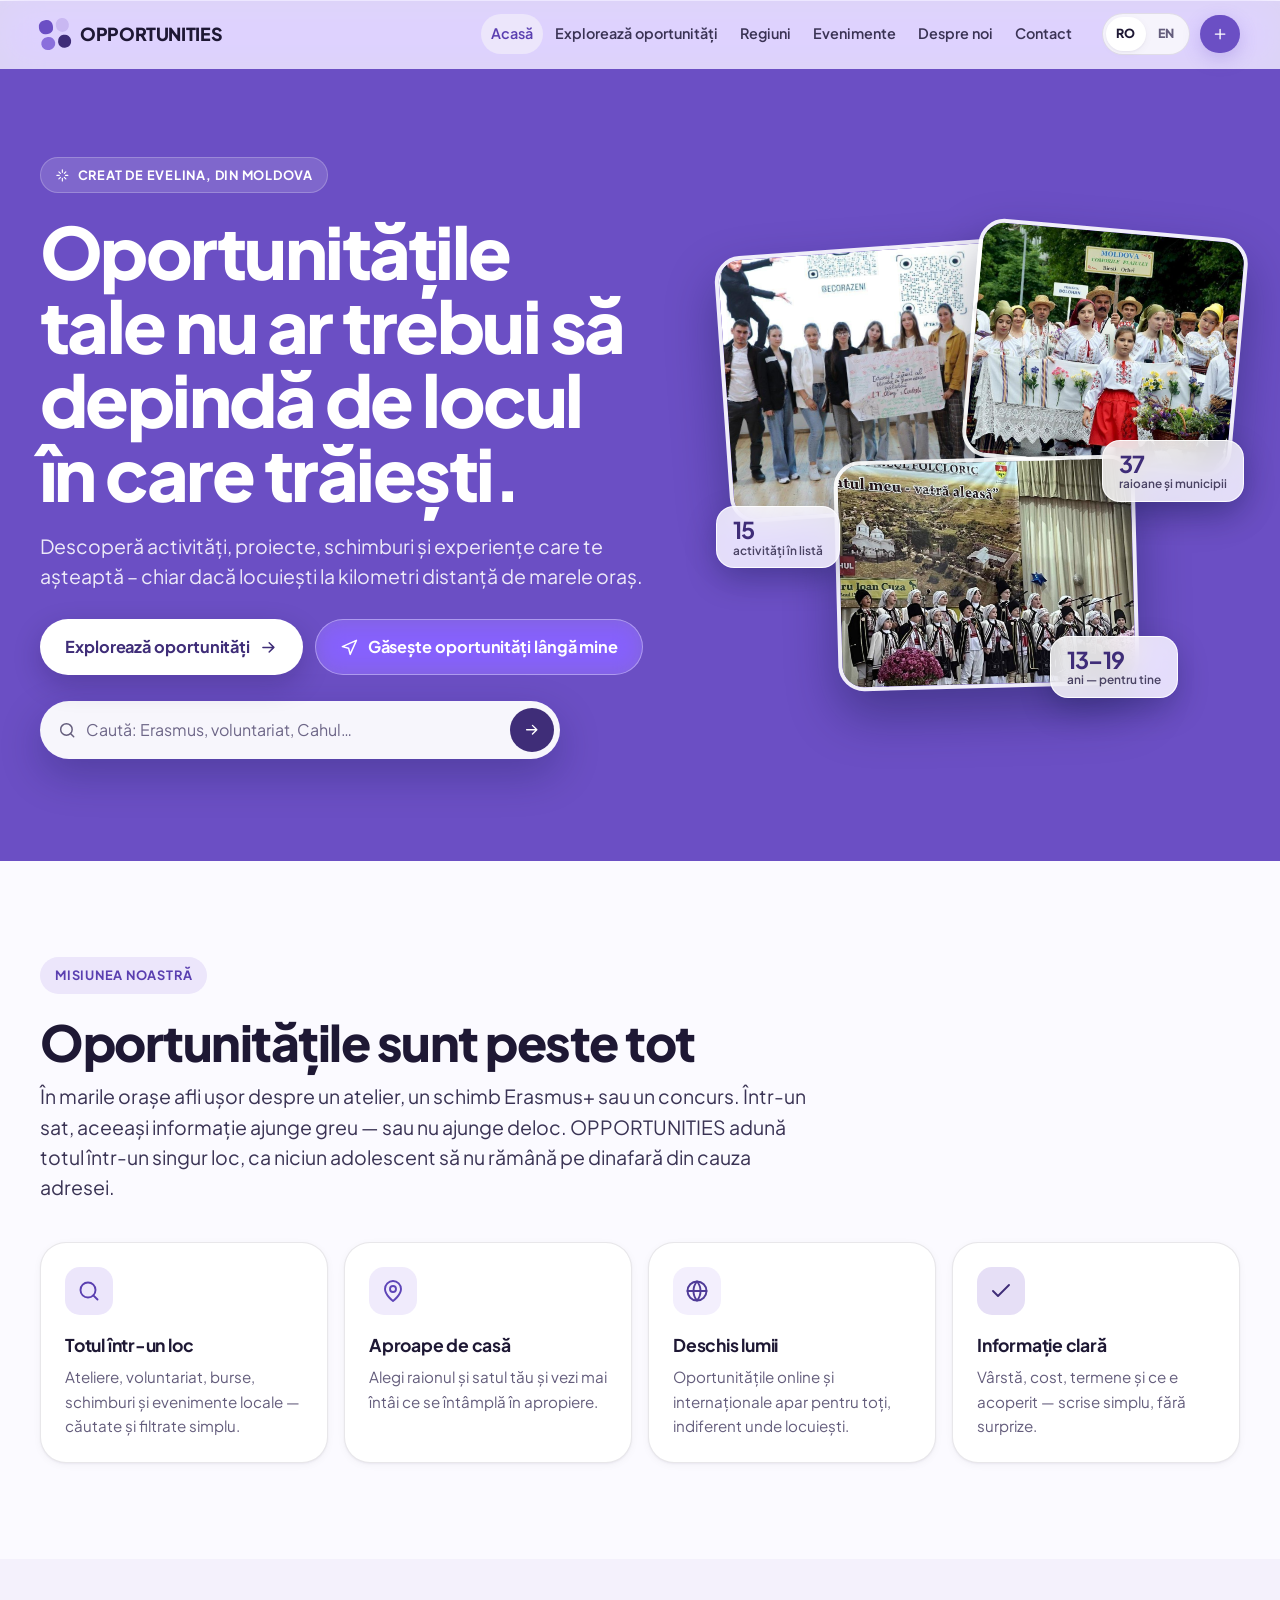
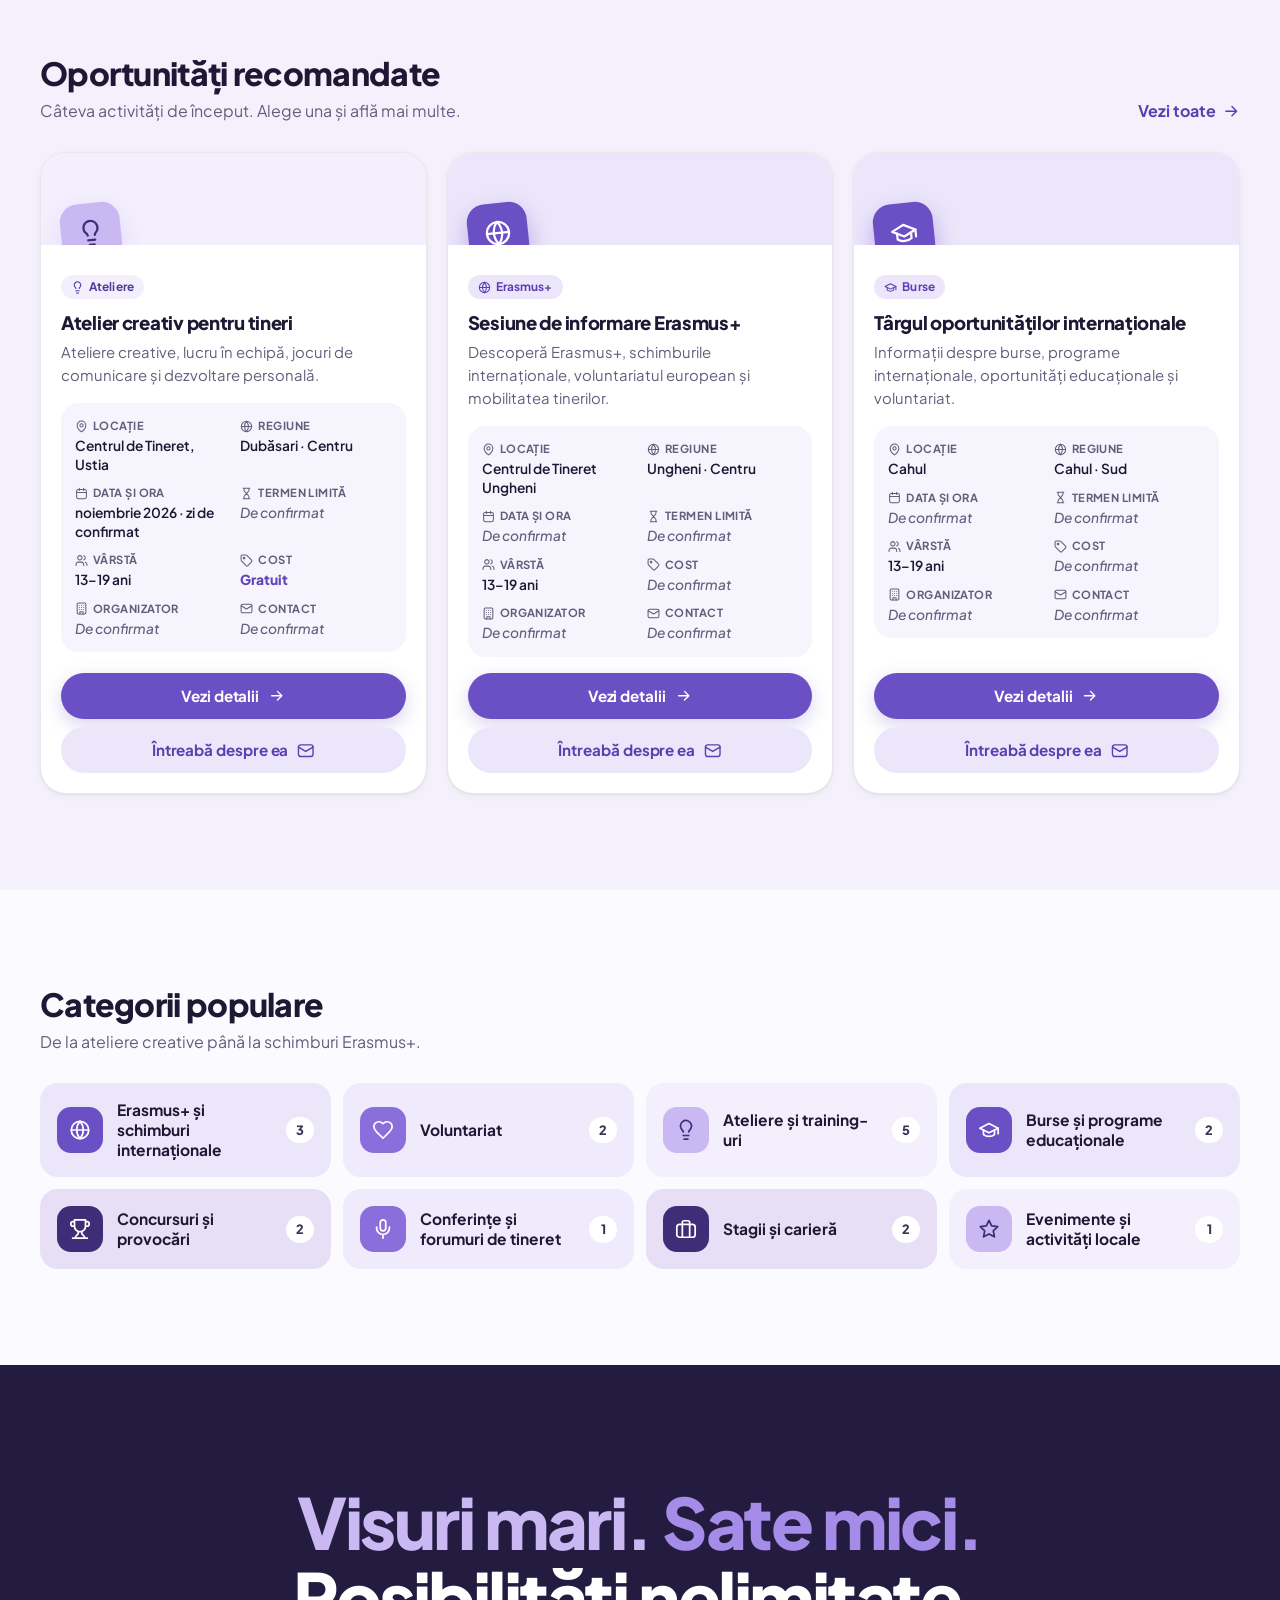
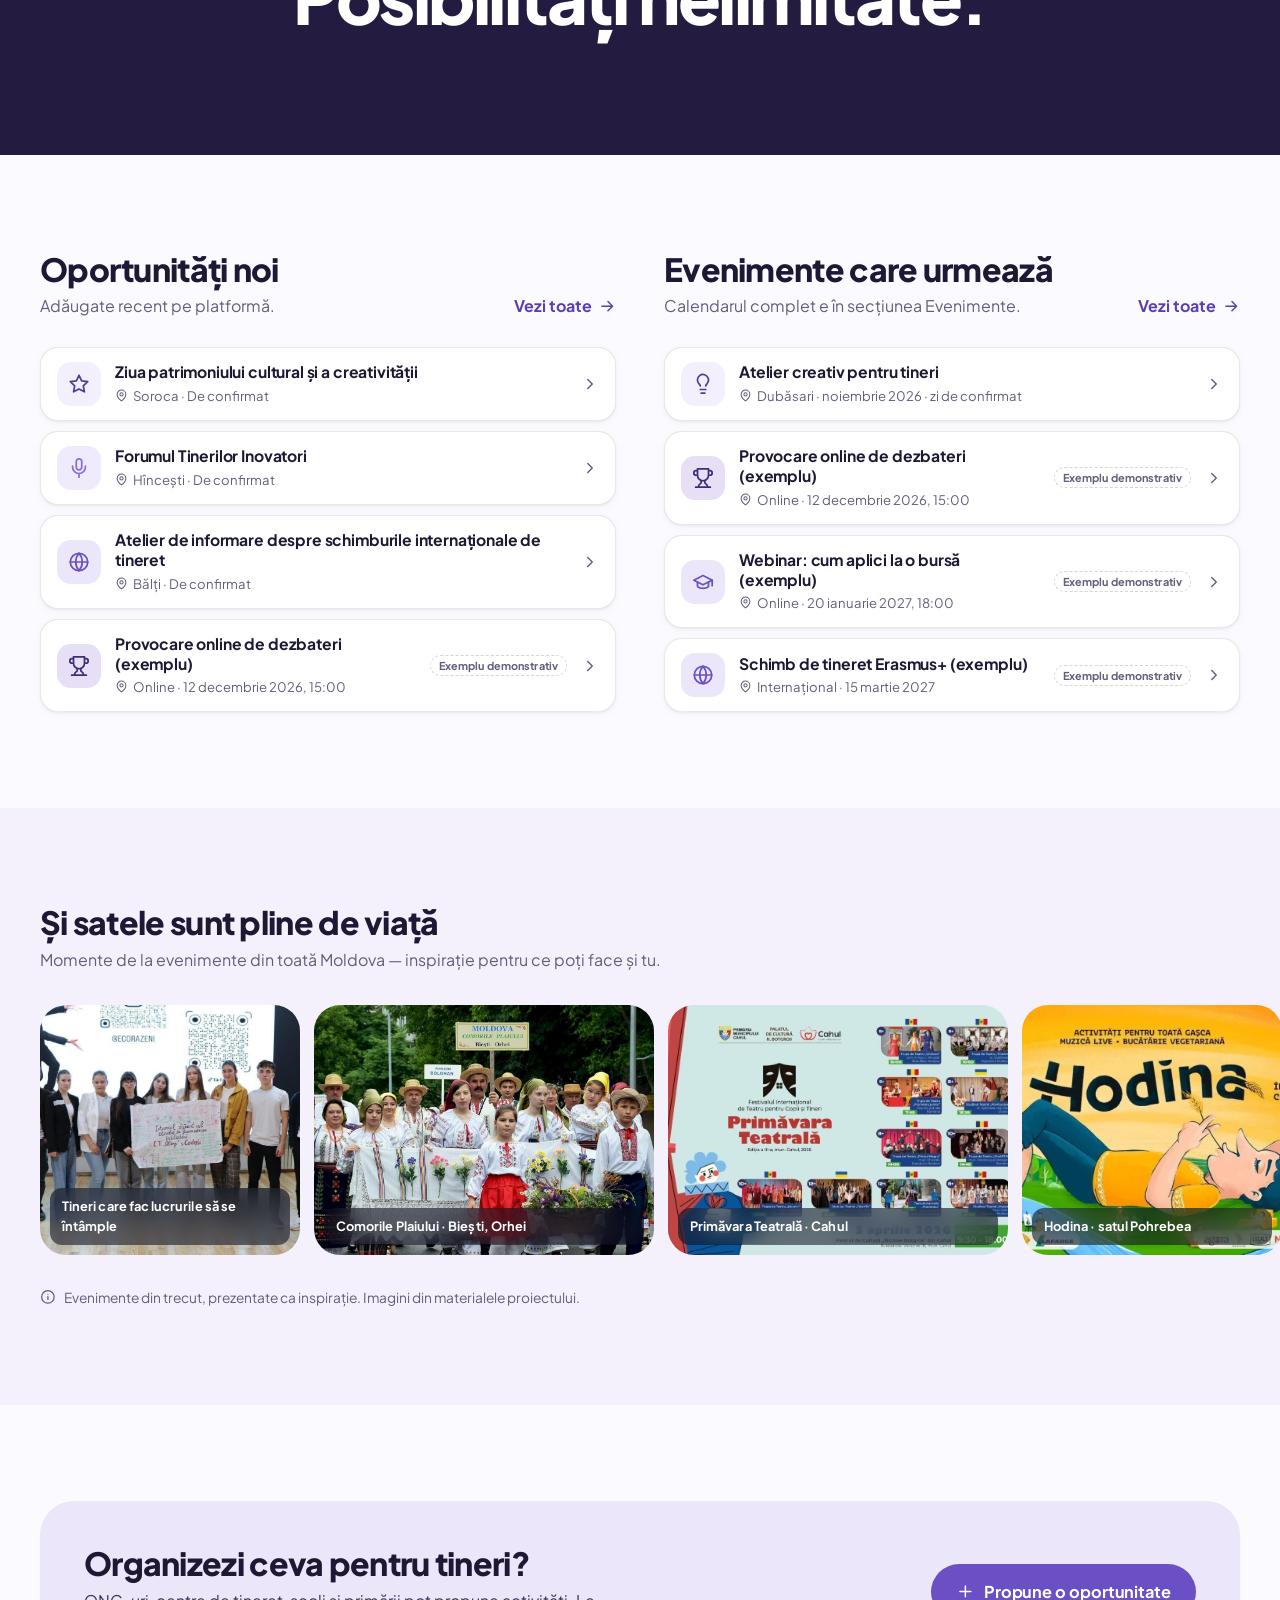
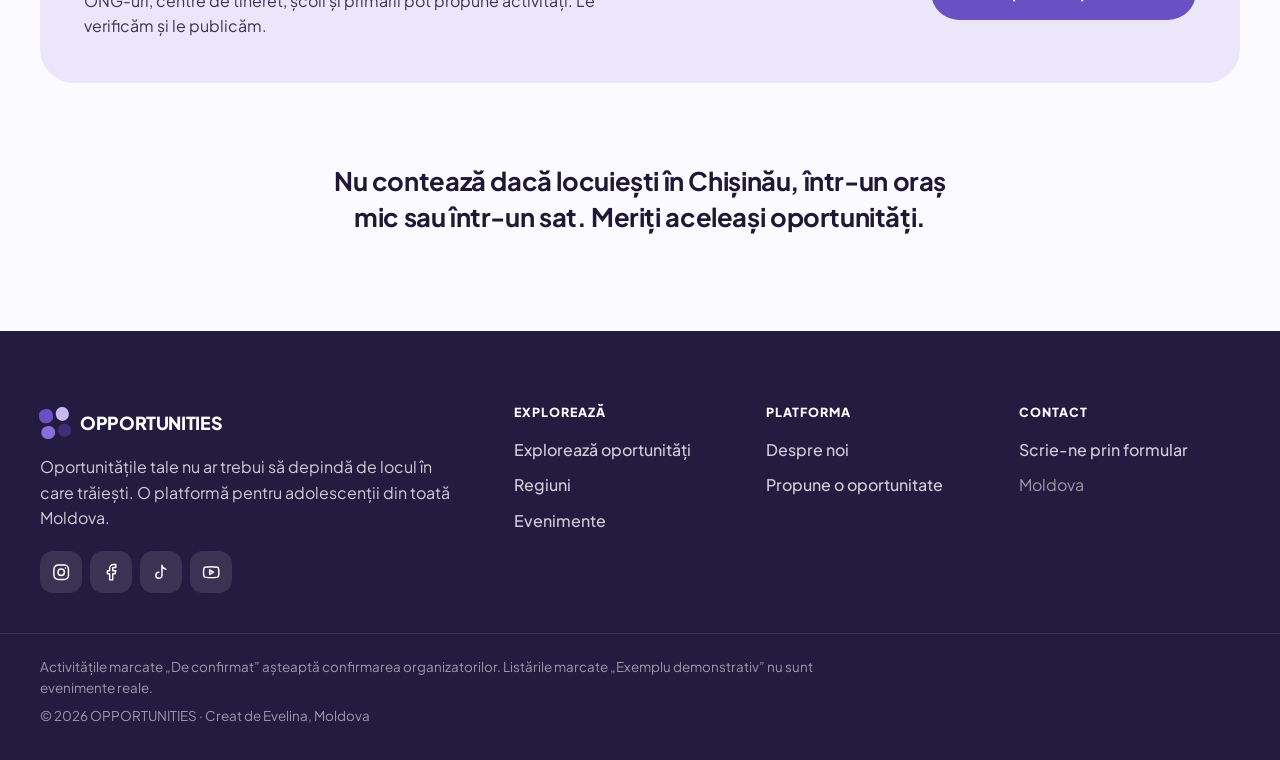
==== commit d0d0af40: "Switch to monotone lavender palette and remove gradients Replace the blue/green/yellow/red scheme wi" ====
--- a/index.html
+++ b/index.html
@@ -5,7 +5,7 @@
   <meta name="viewport" content="width=device-width, initial-scale=1, viewport-fit=cover">
   <title>OPPORTUNITIES</title>
   <meta name="description" content="OPPORTUNITIES — oportunități egale pentru fiecare adolescent din Moldova. Ateliere, voluntariat, Erasmus+, burse și evenimente, chiar dacă locuiești departe de marele oraș.">
-  <meta name="theme-color" content="#2155e8">
+  <meta name="theme-color" content="#6b4fc4">
   <link rel="icon" href="assets/favicon.svg" type="image/svg+xml">
   <link rel="preconnect" href="https://fonts.googleapis.com">
   <link rel="preconnect" href="https://fonts.gstatic.com" crossorigin>
--- a/css/styles.css
+++ b/css/styles.css
@@ -1,39 +1,44 @@
 /* =========================================================================
    OPPORTUNITIES — styles
-   Blue = trust · Green = growth · Yellow = optimism · Red = action
+   Lavender purple, monotone
    ========================================================================= */
 
+/* Monotone lavender: one purple family in a few shades, flat surfaces, no gradients. */
 :root {
-  --blue: #2155e8;
-  --blue-deep: #1238b0;
-  --blue-ink: #1a47cc;
-  --green: #17a34a;
-  --green-ink: #0d7a35;
-  --yellow: #ffc83d;
-  --yellow-ink: #8a5a00;
-  --red: #ef3e4a;
-  --red-ink: #c21f2c;
-
-  --bg: #fbfaf6;
-  --bg-tint: #f2f4fb;
+  --violet: #6b4fc4;        /* primary actions */
+  --violet-deep: #563c9f;
+  --violet-ink: #5a3fb0;
+  --lavender: #8a6fdc;      /* main lavender tone */
+  --lavender-ink: #5e45b8;
+  --lilac: #c9b8f2;         /* light shade, used with dark text */
+  --lilac-ink: #4f3b98;
+  --plum: #3f2d78;          /* darkest shade */
+  --plum-ink: #3f2d78;
+  --hero: #6b4fc4;
+  --hero-ink: #ffffff;
+  --deep: #241c40;          /* statement band + footer */
+  --danger: #b4233f;
+
+  --bg: #fbfaff;
+  --bg-tint: #f4f1fc;
   --surface: #ffffff;
-  --surface-2: #f6f7fb;
-  --ink: #0e1630;
-  --ink-2: #2b3553;
-  --muted: #5a6480;
-  --line: rgba(14, 22, 48, 0.1);
-  --line-strong: rgba(14, 22, 48, 0.18);
-
-  --tint-blue: #e7eeff;
-  --tint-green: #e3f6ea;
-  --tint-yellow: #fff4d6;
-  --tint-red: #ffe6e8;
-
-  --glass: rgba(255, 255, 255, 0.72);
+  --surface-2: #f6f4fc;
+  --ink: #1e1834;
+  --ink-2: #3a3354;
+  --muted: #645d7c;
+  --line: rgba(30, 24, 52, 0.1);
+  --line-strong: rgba(30, 24, 52, 0.18);
+
+  --tint-violet: #ece6fb;
+  --tint-lavender: #f0ebfc;
+  --tint-lilac: #f3effd;
+  --tint-plum: #e6dff6;
+
+  --glass: rgba(251, 250, 255, 0.78);
   --glass-edge: rgba(255, 255, 255, 0.7);
-  --shadow-sm: 0 1px 2px rgba(14, 22, 48, 0.06), 0 2px 8px rgba(14, 22, 48, 0.05);
-  --shadow-md: 0 2px 6px rgba(14, 22, 48, 0.06), 0 12px 32px rgba(14, 22, 48, 0.08);
-  --shadow-lg: 0 8px 24px rgba(14, 22, 48, 0.1), 0 30px 60px rgba(14, 22, 48, 0.12);
+  --shadow-sm: 0 1px 2px rgba(30, 24, 52, 0.05), 0 2px 8px rgba(30, 24, 52, 0.04);
+  --shadow-md: 0 2px 6px rgba(30, 24, 52, 0.05), 0 12px 32px rgba(30, 24, 52, 0.07);
+  --shadow-lg: 0 8px 24px rgba(30, 24, 52, 0.09), 0 30px 60px rgba(30, 24, 52, 0.11);
 
   --r-sm: 12px;
   --r-md: 18px;
@@ -50,25 +55,15 @@
 
 @media (prefers-color-scheme: dark) {
   :root:not([data-theme="light"]) {
-    --bg: #0b1020;
-    --bg-tint: #10162b;
-    --surface: #151c34;
-    --surface-2: #1a2240;
-    --ink: #eef1fb;
-    --ink-2: #ccd3e8;
-    --muted: #9ea8c4;
-    --line: rgba(255, 255, 255, 0.09);
-    --line-strong: rgba(255, 255, 255, 0.18);
-    --blue-ink: #8eabff;
-    --green-ink: #6fdc98;
-    --yellow-ink: #ffd76e;
-    --red-ink: #ff8a92;
-    --tint-blue: rgba(33, 85, 232, 0.18);
-    --tint-green: rgba(23, 163, 74, 0.17);
-    --tint-yellow: rgba(255, 200, 61, 0.15);
-    --tint-red: rgba(239, 62, 74, 0.16);
-    --glass: rgba(16, 22, 43, 0.72);
-    --glass-edge: rgba(255, 255, 255, 0.08);
+    --bg: #131022; --bg-tint: #18142b; --surface: #1d1833; --surface-2: #241e3e;
+    --ink: #f1eefb; --ink-2: #d5cfe9; --muted: #a9a1c4;
+    --line: rgba(255, 255, 255, 0.09); --line-strong: rgba(255, 255, 255, 0.18);
+    --violet: #8f74e6; --violet-deep: #7a5fd6; --lavender: #a58ce8; --lilac: #c9b8f2; --plum: #b9a6f0;
+    --violet-ink: #c8b8f7; --lavender-ink: #c8b8f7; --lilac-ink: #d9cdfa; --plum-ink: #d9cdfa;
+    --hero: #2b2150; --deep: #0e0b1b; --danger: #ff8fa3;
+    --tint-violet: rgba(143, 116, 230, 0.18); --tint-lavender: rgba(143, 116, 230, 0.14);
+    --tint-lilac: rgba(143, 116, 230, 0.11); --tint-plum: rgba(143, 116, 230, 0.22);
+    --glass: rgba(19, 16, 34, 0.78); --glass-edge: rgba(255, 255, 255, 0.08);
     --shadow-sm: 0 1px 2px rgba(0, 0, 0, 0.3);
     --shadow-md: 0 2px 6px rgba(0, 0, 0, 0.25), 0 12px 32px rgba(0, 0, 0, 0.3);
     --shadow-lg: 0 8px 24px rgba(0, 0, 0, 0.35), 0 30px 60px rgba(0, 0, 0, 0.4);
@@ -76,13 +71,15 @@
   }
 }
 :root[data-theme="dark"] {
-  --bg: #0b1020; --bg-tint: #10162b; --surface: #151c34; --surface-2: #1a2240;
-  --ink: #eef1fb; --ink-2: #ccd3e8; --muted: #9ea8c4;
+  --bg: #131022; --bg-tint: #18142b; --surface: #1d1833; --surface-2: #241e3e;
+  --ink: #f1eefb; --ink-2: #d5cfe9; --muted: #a9a1c4;
   --line: rgba(255, 255, 255, 0.09); --line-strong: rgba(255, 255, 255, 0.18);
-  --blue-ink: #8eabff; --green-ink: #6fdc98; --yellow-ink: #ffd76e; --red-ink: #ff8a92;
-  --tint-blue: rgba(33, 85, 232, 0.18); --tint-green: rgba(23, 163, 74, 0.17);
-  --tint-yellow: rgba(255, 200, 61, 0.15); --tint-red: rgba(239, 62, 74, 0.16);
-  --glass: rgba(16, 22, 43, 0.72); --glass-edge: rgba(255, 255, 255, 0.08);
+  --violet: #8f74e6; --violet-deep: #7a5fd6; --lavender: #a58ce8; --lilac: #c9b8f2; --plum: #b9a6f0;
+  --violet-ink: #c8b8f7; --lavender-ink: #c8b8f7; --lilac-ink: #d9cdfa; --plum-ink: #d9cdfa;
+  --hero: #2b2150; --deep: #0e0b1b; --danger: #ff8fa3;
+  --tint-violet: rgba(143, 116, 230, 0.18); --tint-lavender: rgba(143, 116, 230, 0.14);
+  --tint-lilac: rgba(143, 116, 230, 0.11); --tint-plum: rgba(143, 116, 230, 0.22);
+  --glass: rgba(19, 16, 34, 0.78); --glass-edge: rgba(255, 255, 255, 0.08);
   color-scheme: dark;
 }
 
@@ -100,10 +97,10 @@
 }
 body.no-scroll { overflow: hidden; }
 img { max-width: 100%; display: block; }
-a { color: var(--blue-ink); text-decoration-thickness: 1.5px; text-underline-offset: 3px; }
+a { color: var(--violet-ink); text-decoration-thickness: 1.5px; text-underline-offset: 3px; }
 button, input, select, textarea { font: inherit; color: inherit; }
 button { cursor: pointer; }
-:focus-visible { outline: 3px solid var(--blue); outline-offset: 3px; border-radius: 8px; }
+:focus-visible { outline: 3px solid var(--violet); outline-offset: 3px; border-radius: 8px; }
 main:focus { outline: none; }
 .sr-only { position: absolute; width: 1px; height: 1px; padding: 0; margin: -1px; overflow: hidden; clip: rect(0 0 0 0); white-space: nowrap; border: 0; }
 .skip { position: absolute; left: 12px; top: -60px; z-index: 100; background: var(--ink); color: var(--bg); padding: 10px 16px; border-radius: 10px; font-weight: 700; }
@@ -136,7 +133,7 @@
   color: #fff; background: rgba(255, 255, 255, 0.14); border: 1px solid rgba(255, 255, 255, 0.22);
   padding: 7px 14px; border-radius: 999px; margin: 0 0 22px;
 }
-.eyebrow--dark { color: var(--blue-ink); background: var(--tint-blue); border-color: transparent; }
+.eyebrow--dark { color: var(--violet-ink); background: var(--tint-violet); border-color: transparent; }
 
 /* ------------------------------------------------------------------ buttons */
 .btn {
@@ -152,12 +149,12 @@
 .btn--sm { min-height: 38px; padding: 7px 14px; font-size: 0.88rem; }
 .btn--lg { min-height: 54px; padding: 14px 24px; font-size: 1.02rem; }
 .btn--block { width: 100%; }
-.btn--primary { background: var(--blue); color: #fff; box-shadow: 0 6px 18px rgba(33, 85, 232, 0.28); }
-.btn--primary:hover { background: var(--blue-deep); }
+.btn--primary { background: var(--violet); color: #fff; box-shadow: 0 6px 18px rgba(107, 79, 196, 0.25); }
+.btn--primary:hover { background: var(--violet-deep); }
 .btn--dark { background: var(--ink); color: var(--bg); }
 .btn--dark:hover { opacity: 0.9; }
-.btn--soft { background: var(--tint-blue); color: var(--blue-ink); }
-.btn--soft:hover { background: color-mix(in srgb, var(--tint-blue), var(--blue) 12%); }
+.btn--soft { background: var(--tint-violet); color: var(--violet-ink); }
+.btn--soft:hover { background: color-mix(in srgb, var(--tint-violet), var(--violet) 12%); }
 .btn--ghost { background: transparent; color: var(--ink-2); border-color: var(--line-strong); }
 .btn--ghost:hover { background: var(--surface-2); }
 .btn--glass {
@@ -188,12 +185,12 @@
   padding: 4px 10px; border-radius: 999px; line-height: 1.4; white-space: nowrap;
 }
 .chip .ic { width: 13px; height: 13px; }
-.chip--blue { background: var(--tint-blue); color: var(--blue-ink); }
-.chip--green { background: var(--tint-green); color: var(--green-ink); }
-.chip--yellow { background: var(--tint-yellow); color: var(--yellow-ink); }
-.chip--red { background: var(--tint-red); color: var(--red-ink); }
+.chip--violet { background: var(--tint-violet); color: var(--violet-ink); }
+.chip--lavender { background: var(--tint-lavender); color: var(--lavender-ink); }
+.chip--lilac { background: var(--tint-lilac); color: var(--lilac-ink); }
+.chip--plum { background: var(--tint-plum); color: var(--plum-ink); }
 .chip--ink { background: var(--surface-2); color: var(--ink-2); border: 1px solid var(--line); }
-.chip--new { background: var(--red); color: #fff; }
+.chip--new { background: var(--plum); color: var(--surface); }
 .chip--demo { background: transparent; color: var(--muted); border: 1.5px dashed var(--line-strong); }
 .chip--xs { font-size: 0.68rem; padding: 2px 8px; }
 
@@ -210,10 +207,10 @@
 .logo { display: inline-flex; align-items: center; gap: 10px; text-decoration: none; color: var(--ink); flex: none; }
 .logo__mark { display: grid; grid-template-columns: 1fr 1fr; gap: 3px; width: 30px; height: 30px; transform: rotate(-8deg); }
 .logo__mark i { border-radius: 6px; }
-.logo__mark i:nth-child(1) { background: var(--blue); }
-.logo__mark i:nth-child(2) { background: var(--yellow); border-radius: 50%; }
-.logo__mark i:nth-child(3) { background: var(--green); border-radius: 50%; }
-.logo__mark i:nth-child(4) { background: var(--red); }
+.logo__mark i:nth-child(1) { background: var(--violet); }
+.logo__mark i:nth-child(2) { background: var(--lilac); border-radius: 50%; }
+.logo__mark i:nth-child(3) { background: var(--lavender); border-radius: 50%; }
+.logo__mark i:nth-child(4) { background: var(--plum); }
 .logo__word { font-weight: 800; letter-spacing: -0.02em; font-size: 1.12rem; }
 .logo--light { color: #fff; }
 
@@ -224,7 +221,7 @@
   transition: background-color 150ms, color 150ms;
 }
 .nav a:hover { background: var(--surface-2); color: var(--ink); }
-.nav a.is-active { color: var(--blue-ink); background: var(--tint-blue); }
+.nav a.is-active { color: var(--violet-ink); background: var(--tint-violet); }
 
 .header__tools { display: flex; align-items: center; gap: 10px; margin-left: auto; }
 .nav + .header__tools { margin-left: 8px; }
@@ -275,7 +272,7 @@
 .menu__sheet a:not(.btn) {
   padding: 13px 14px; border-radius: 14px; font-weight: 700; font-size: 1.05rem; color: var(--ink); text-decoration: none;
 }
-.menu__sheet a:not(.btn):hover, .menu__sheet a.is-active { background: var(--tint-blue); color: var(--blue-ink); }
+.menu__sheet a:not(.btn):hover, .menu__sheet a.is-active { background: var(--tint-violet); color: var(--violet-ink); }
 .menu__sheet .btn { margin-top: 8px; }
 .menu__close { align-self: flex-end; margin-bottom: 2px; }
 
@@ -288,32 +285,26 @@
 /* ------------------------------------------------------------------ hero */
 .hero {
   position: relative; overflow: hidden; color: #fff;
-  background: linear-gradient(135deg, #1238b0 0%, #2155e8 45%, #3a6cf5 100%);
+  background: var(--hero);
   padding: clamp(48px, 8vw, 96px) 0 clamp(56px, 8vw, 110px);
   margin-top: calc(var(--header-h) * -1);
   padding-top: calc(var(--header-h) + clamp(40px, 7vw, 88px));
 }
-.hero__bg { position: absolute; inset: 0; pointer-events: none; }
-.orb { position: absolute; border-radius: 50%; filter: blur(60px); opacity: 0.55; }
-.orb--g { width: 420px; height: 420px; background: var(--green); left: -120px; bottom: -160px; }
-.orb--y { width: 360px; height: 360px; background: var(--yellow); right: 8%; top: -140px; opacity: 0.5; }
-.orb--r { width: 280px; height: 280px; background: var(--red); right: -80px; bottom: -60px; opacity: 0.45; }
-.orb--b { width: 520px; height: 520px; background: #6f8dff; left: 30%; top: 20%; opacity: 0.25; }
 .hero__grid { position: relative; display: grid; gap: 48px; align-items: center; }
 .hero__copy { max-width: 640px; }
 .hero__ctas { display: flex; flex-wrap: wrap; gap: 12px; margin-bottom: 26px; }
-.hero .btn--primary { background: var(--yellow); color: #1a1300; box-shadow: 0 10px 28px rgba(255, 200, 61, 0.35); }
-.hero .btn--primary:hover { background: #ffd35f; }
+.hero .btn--primary { background: #fff; color: #3f2d78; box-shadow: 0 10px 28px rgba(20, 10, 50, 0.22); }
+.hero .btn--primary:hover { background: #f3effd; }
 .hero__search {
   display: flex; align-items: center; gap: 10px; max-width: 520px;
   padding: 6px 6px 6px 18px; border-radius: 999px;
   background: rgba(255, 255, 255, 0.95); color: var(--ink);
   box-shadow: 0 16px 40px rgba(6, 16, 60, 0.25);
 }
-.hero__search > .ic { color: #5a6480; }
-.hero__search input { flex: 1; min-width: 0; border: 0; outline: 0; background: transparent; padding: 10px 0; color: #0e1630; }
-.hero__search input::placeholder { color: #6b7590; }
-.hero__search .btn { min-height: 44px; width: 44px; padding: 0; background: #0e1630; color: #fff; }
+.hero__search > .ic { color: #645d7c; }
+.hero__search input { flex: 1; min-width: 0; border: 0; outline: 0; background: transparent; padding: 10px 0; color: #1e1834; }
+.hero__search input::placeholder { color: #6e6788; }
+.hero__search .btn { min-height: 44px; width: 44px; padding: 0; background: #3f2d78; color: #fff; }
 
 .hero__art { position: relative; height: 380px; max-width: 520px; width: 100%; justify-self: center; }
 .ph { position: absolute; margin: 0; border-radius: var(--r-lg); overflow: hidden; box-shadow: 0 24px 50px rgba(5, 14, 50, 0.35); border: 4px solid rgba(255, 255, 255, 0.9); }
@@ -328,14 +319,11 @@
   backdrop-filter: blur(16px) saturate(170%); -webkit-backdrop-filter: blur(16px) saturate(170%);
   box-shadow: 0 12px 30px rgba(5, 14, 50, 0.25);
 }
-.float strong { font-size: 1.45rem; letter-spacing: -0.03em; color: #0e1630; }
-.float span { font-size: 0.74rem; font-weight: 600; color: #3a4460; }
+.float strong { font-size: 1.45rem; letter-spacing: -0.03em; color: #3f2d78; }
+.float span { font-size: 0.74rem; font-weight: 600; color: #4a4363; }
 .float--a { left: -6px; bottom: 26%; }
-.float--a strong { color: var(--blue); }
 .float--b { right: -4px; top: 46%; }
-.float--b strong { color: var(--green-ink); }
 .float--c { right: 12%; bottom: -10px; }
-.float--c strong { color: var(--red-ink); }
 
 @media (min-width: 960px) {
   .hero__grid { grid-template-columns: 1.1fr 0.9fr; }
@@ -364,30 +352,30 @@
 .pillar p { margin: 0; color: var(--muted); font-size: 0.95rem; }
 .pillar__icon { display: grid; place-items: center; width: 48px; height: 48px; border-radius: 15px; }
 .pillar__icon .ic { width: 24px; height: 24px; }
-.pillar--blue .pillar__icon { background: var(--tint-blue); color: var(--blue-ink); }
-.pillar--green .pillar__icon { background: var(--tint-green); color: var(--green-ink); }
-.pillar--yellow .pillar__icon { background: var(--tint-yellow); color: var(--yellow-ink); }
-.pillar--red .pillar__icon { background: var(--tint-red); color: var(--red-ink); }
+.pillar--violet .pillar__icon { background: var(--tint-violet); color: var(--violet-ink); }
+.pillar--lavender .pillar__icon { background: var(--tint-lavender); color: var(--lavender-ink); }
+.pillar--lilac .pillar__icon { background: var(--tint-lilac); color: var(--lilac-ink); }
+.pillar--plum .pillar__icon { background: var(--tint-plum); color: var(--plum-ink); }
 
 /* ------------------------------------------------------------------ cards */
 .grid { display: grid; gap: 20px; grid-template-columns: repeat(auto-fill, minmax(min(100%, 320px), 1fr)); }
 
 .card {
-  --c: var(--blue); --t: var(--tint-blue); --ci: var(--blue-ink);
+  --c: var(--violet); --t: var(--tint-violet); --ci: var(--violet-ink);
   position: relative; display: flex; flex-direction: column;
   background: var(--surface); border: 1px solid var(--line); border-radius: var(--r-lg);
   overflow: hidden; box-shadow: var(--shadow-sm);
   transition: box-shadow 260ms var(--ease-out), transform 260ms var(--spring), border-color 200ms, opacity 600ms var(--ease-out);
 }
-.card--green { --c: var(--green); --t: var(--tint-green); --ci: var(--green-ink); }
-.card--yellow { --c: var(--yellow); --t: var(--tint-yellow); --ci: var(--yellow-ink); }
-.card--red { --c: var(--red); --t: var(--tint-red); --ci: var(--red-ink); }
+.card--lavender { --c: var(--lavender); --t: var(--tint-lavender); --ci: var(--lavender-ink); }
+.card--lilac { --c: var(--lilac); --t: var(--tint-lilac); --ci: var(--lilac-ink); }
+.card--plum { --c: var(--plum); --t: var(--tint-plum); --ci: var(--plum-ink); }
 @media (hover: hover) {
   .card.in:hover { transform: translateY(-4px); box-shadow: var(--shadow-md); border-color: color-mix(in srgb, var(--c), transparent 60%); }
 }
 .card__art {
   position: relative; height: 92px; overflow: hidden;
-  background: linear-gradient(120deg, var(--t), color-mix(in srgb, var(--t), var(--c) 22%));
+  background: var(--t);
 }
 .card__icon {
   position: absolute; left: 20px; bottom: -18px; display: grid; place-items: center;
@@ -395,9 +383,8 @@
   box-shadow: 0 10px 22px color-mix(in srgb, var(--c), transparent 60%);
   transform: rotate(-6deg);
 }
-.card--yellow .card__icon { color: #1a1300; }
+.card--lilac .card__icon { color: #3f2d78; }
 .card__icon .ic { width: 28px; height: 28px; }
-.card__blob { position: absolute; right: -30px; top: -40px; width: 150px; height: 150px; border-radius: 50%; background: var(--c); opacity: 0.16; }
 .card__dist {
   position: absolute; right: 14px; top: 14px; display: inline-flex; align-items: center; gap: 5px;
   font-size: 0.78rem; font-weight: 800; padding: 5px 10px; border-radius: 999px;
@@ -419,7 +406,7 @@
 .facts dt .ic { width: 13px; height: 13px; }
 .facts dd { margin: 2px 0 0; font-size: 0.86rem; font-weight: 600; color: var(--ink); line-height: 1.35; overflow-wrap: anywhere; }
 .facts dd.tbc { color: var(--muted); font-weight: 500; font-style: italic; }
-.facts dd.free { color: var(--green-ink); font-weight: 800; }
+.facts dd.free { color: var(--lavender-ink); font-weight: 800; }
 .facts--side { grid-template-columns: 1fr; background: transparent; padding: 0; gap: 14px; }
 .facts--side dd { font-size: 0.98rem; }
 
@@ -427,7 +414,7 @@
 .list { display: grid; gap: 10px; }
 .list--cols { grid-template-columns: repeat(auto-fill, minmax(min(100%, 340px), 1fr)); }
 .mini {
-  --c: var(--blue); --t: var(--tint-blue);
+  --c: var(--violet); --t: var(--tint-violet);
   display: flex; align-items: center; gap: 14px; padding: 14px 16px;
   background: var(--surface); border: 1px solid var(--line); border-radius: var(--r-md);
   color: var(--ink); text-decoration: none; box-shadow: var(--shadow-sm);
@@ -435,12 +422,12 @@
 }
 .mini:active { transform: scale(0.985); }
 @media (hover: hover) { .mini.in:hover { box-shadow: var(--shadow-md); border-color: color-mix(in srgb, var(--c), transparent 60%); } }
-.mini--green { --c: var(--green); --t: var(--tint-green); }
-.mini--yellow { --c: var(--yellow); --t: var(--tint-yellow); }
-.mini--red { --c: var(--red); --t: var(--tint-red); }
+.mini--lavender { --c: var(--lavender); --t: var(--tint-lavender); }
+.mini--lilac { --c: var(--lilac); --t: var(--tint-lilac); }
+.mini--plum { --c: var(--plum); --t: var(--tint-plum); }
 .mini__icon { display: grid; place-items: center; width: 44px; height: 44px; border-radius: 14px; background: var(--t); color: var(--ink); flex: none; }
 .mini__icon .ic { width: 22px; height: 22px; color: var(--c); }
-.mini--yellow .mini__icon .ic { color: var(--yellow-ink); }
+.mini--lilac .mini__icon .ic { color: var(--lilac-ink); }
 .mini__text { display: flex; flex-direction: column; min-width: 0; flex: 1; }
 .mini__text strong { font-size: 0.98rem; letter-spacing: -0.01em; line-height: 1.3; }
 .mini__text span { display: flex; align-items: center; gap: 5px; font-size: 0.82rem; color: var(--muted); margin-top: 2px; }
@@ -450,34 +437,31 @@
 /* categories */
 .cats { display: grid; gap: 12px; grid-template-columns: repeat(auto-fill, minmax(min(100%, 250px), 1fr)); }
 .cat {
-  --c: var(--blue); --t: var(--tint-blue);
+  --c: var(--violet); --t: var(--tint-violet);
   display: flex; align-items: center; gap: 14px; padding: 16px; border-radius: var(--r-md);
   background: var(--t); color: var(--ink); text-decoration: none; font-weight: 700;
   border: 1px solid transparent;
   transition: transform 220ms var(--spring), border-color 200ms, opacity 600ms var(--ease-out);
 }
-.cat--green { --c: var(--green); --t: var(--tint-green); }
-.cat--yellow { --c: var(--yellow); --t: var(--tint-yellow); }
-.cat--red { --c: var(--red); --t: var(--tint-red); }
+.cat--lavender { --c: var(--lavender); --t: var(--tint-lavender); }
+.cat--lilac { --c: var(--lilac); --t: var(--tint-lilac); }
+.cat--plum { --c: var(--plum); --t: var(--tint-plum); }
 .cat:active { transform: scale(0.97); }
 @media (hover: hover) { .cat.in:hover { transform: translateY(-3px); border-color: var(--c); } }
 .cat__icon { display: grid; place-items: center; width: 46px; height: 46px; border-radius: 14px; background: var(--c); color: #fff; flex: none; }
-.cat--yellow .cat__icon { color: #1a1300; }
+.cat--lilac .cat__icon { color: #3f2d78; }
 .cat__icon .ic { width: 22px; height: 22px; }
 .cat__name { flex: 1; line-height: 1.3; font-size: 0.97rem; }
 .cat__count { font-size: 0.8rem; font-weight: 800; min-width: 28px; text-align: center; padding: 3px 8px; border-radius: 999px; background: var(--surface); color: var(--ink-2); }
 
 /* statement */
 .statement {
-  background: #0e1630; color: #fff; padding: clamp(64px, 10vw, 120px) 0; text-align: center;
-  background-image: radial-gradient(600px 300px at 15% 20%, rgba(33, 85, 232, 0.45), transparent 70%),
-                    radial-gradient(500px 280px at 85% 80%, rgba(239, 62, 74, 0.3), transparent 70%),
-                    radial-gradient(420px 240px at 60% 10%, rgba(23, 163, 74, 0.28), transparent 70%);
+  background: var(--deep); color: #fff; padding: clamp(64px, 10vw, 120px) 0; text-align: center;
 }
 .statement__text { margin: 0 auto; max-width: 15em; font-size: clamp(2rem, 6vw, 4.4rem); line-height: 1.06; letter-spacing: -0.035em; font-weight: 800; text-wrap: balance; }
 .st { display: inline; }
-.st--0 { color: var(--yellow); }
-.st--1 { color: #6fdc98; }
+.st--0 { color: #c9b8f2; }
+.st--1 { color: #a58ce8; }
 .st--2 { color: #fff; }
 
 .two-col { display: grid; gap: 48px; }
@@ -506,19 +490,14 @@
 .cta-band {
   display: flex; flex-wrap: wrap; align-items: center; justify-content: space-between; gap: 24px;
   padding: clamp(28px, 4vw, 44px); border-radius: var(--r-xl);
-  background: linear-gradient(120deg, var(--yellow), #ffdb7a 60%, #ffe9a8); color: #1a1300;
-}
-.cta-band p { margin: 0; max-width: 36em; color: #3d3000; }
-.cta-band .h2 { color: #1a1300; }
-.cta-band .btn--dark { background: #0e1630; color: #fff; }
+  background: var(--tint-violet); color: var(--ink);
+}
+.cta-band p { margin: 0; max-width: 36em; color: var(--ink-2); }
+.cta-band .btn--dark { background: var(--violet); color: #fff; }
 .closing { text-align: center; font-size: clamp(1.2rem, 2.4vw, 1.6rem); font-weight: 700; letter-spacing: -0.015em; line-height: 1.4; max-width: 32em; margin: clamp(48px, 7vw, 80px) auto 0; text-wrap: balance; }
 
 /* ------------------------------------------------------------------ page heads */
-.page-head { padding: clamp(36px, 6vw, 72px) 0 clamp(20px, 3vw, 32px); background: linear-gradient(180deg, var(--tint-blue), transparent); }
-.page-head--green { background: linear-gradient(180deg, var(--tint-green), transparent); }
-.page-head--yellow { background: linear-gradient(180deg, var(--tint-yellow), transparent); }
-.page-head--red { background: linear-gradient(180deg, var(--tint-red), transparent); }
-.page-head--blue { background: linear-gradient(180deg, var(--tint-blue), transparent); }
+.page-head { padding: clamp(36px, 6vw, 72px) 0 clamp(20px, 3vw, 32px); background: var(--bg-tint); border-bottom: 1px solid var(--line); }
 .page-head .lead { margin-bottom: 0; }
 
 /* ------------------------------------------------------------------ explore toolbar (sticky material) */
@@ -534,13 +513,13 @@
   border-radius: 999px; background: var(--surface); border: 1px solid var(--line-strong);
   transition: border-color 150ms, box-shadow 150ms;
 }
-.search:focus-within { border-color: var(--blue); box-shadow: 0 0 0 4px color-mix(in srgb, var(--blue), transparent 82%); }
+.search:focus-within { border-color: var(--violet); box-shadow: 0 0 0 4px color-mix(in srgb, var(--violet), transparent 82%); }
 .search .ic { color: var(--muted); }
 .search input { flex: 1; min-width: 0; border: 0; outline: 0; background: transparent; padding: 12px 0; }
 .chips-scroll { display: flex; gap: 8px; overflow-x: auto; scrollbar-width: none; margin: 0 calc(var(--gutter) * -1); padding: 2px var(--gutter); scroll-snap-type: x proximity; }
 .chips-scroll::-webkit-scrollbar { display: none; }
 .pill {
-  --c: var(--blue); --t: var(--tint-blue); --ci: var(--blue-ink);
+  --c: var(--violet); --t: var(--tint-violet); --ci: var(--violet-ink);
   display: inline-flex; align-items: center; gap: 6px; flex: none; scroll-snap-align: start;
   min-height: 40px; padding: 8px 14px; border-radius: 999px;
   border: 1px solid var(--line-strong); background: var(--surface); color: var(--ink-2);
@@ -549,9 +528,9 @@
 }
 .pill .ic { width: 16px; height: 16px; }
 .pill:active { transform: scale(0.96); }
-.pill--green { --c: var(--green); --t: var(--tint-green); --ci: var(--green-ink); }
-.pill--yellow { --c: var(--yellow); --t: var(--tint-yellow); --ci: var(--yellow-ink); }
-.pill--red { --c: var(--red); --t: var(--tint-red); --ci: var(--red-ink); }
+.pill--lavender { --c: var(--lavender); --t: var(--tint-lavender); --ci: var(--lavender-ink); }
+.pill--lilac { --c: var(--lilac); --t: var(--tint-lilac); --ci: var(--lilac-ink); }
+.pill--plum { --c: var(--plum); --t: var(--tint-plum); --ci: var(--plum-ink); }
 .pill.is-on { background: var(--t); color: var(--ci); border-color: var(--c); }
 .pill[data-cat=""].is-on { background: var(--ink); color: var(--bg); border-color: var(--ink); }
 .selects { display: flex; flex-wrap: wrap; gap: 8px; align-items: center; }
@@ -563,7 +542,7 @@
 .select .ic { color: var(--muted); width: 16px; height: 16px; }
 .select select { appearance: none; -webkit-appearance: none; border: 0; outline: 0; background: transparent; padding: 9px 22px 9px 0; font-weight: 600; font-size: 0.9rem; max-width: 220px; cursor: pointer; }
 .select::after { content: ""; position: absolute; right: 14px; top: 50%; width: 7px; height: 7px; border-right: 2px solid var(--muted); border-bottom: 2px solid var(--muted); transform: translateY(-70%) rotate(45deg); pointer-events: none; }
-.select:focus-within { border-color: var(--blue); box-shadow: 0 0 0 4px color-mix(in srgb, var(--blue), transparent 82%); }
+.select:focus-within { border-color: var(--violet); box-shadow: 0 0 0 4px color-mix(in srgb, var(--violet), transparent 82%); }
 .select select option, .select select optgroup { color: var(--ink); background: var(--surface); }
 .select--lg { width: 100%; min-height: 52px; border-radius: 16px; padding: 0 16px; }
 .select--lg select { width: 100%; max-width: none; font-size: 1rem; }
@@ -577,7 +556,7 @@
 .empty { grid-column: 1 / -1; text-align: center; padding: 48px 20px; border-radius: var(--r-lg); background: var(--surface); border: 1.5px dashed var(--line-strong); }
 .empty h3 { margin: 14px 0 6px; font-size: 1.2rem; }
 .empty p { margin: 0 auto 18px; color: var(--muted); max-width: 30em; }
-.empty__icon { display: inline-grid; place-items: center; width: 56px; height: 56px; border-radius: 18px; background: var(--tint-yellow); color: var(--yellow-ink); }
+.empty__icon { display: inline-grid; place-items: center; width: 56px; height: 56px; border-radius: 18px; background: var(--tint-lilac); color: var(--lilac-ink); }
 .empty__icon .ic { width: 26px; height: 26px; }
 .empty__actions { display: flex; flex-wrap: wrap; justify-content: center; gap: 8px; }
 
@@ -589,7 +568,7 @@
 @media (min-width: 900px) { .finder { grid-template-columns: 1fr 1fr; } .finder > .field:nth-child(3), .finder__geo { grid-column: 1 / -1; } }
 .field { display: flex; flex-direction: column; gap: 8px; min-width: 0; }
 .field__label { font-weight: 700; font-size: 0.92rem; color: var(--ink-2); }
-.field__label span { color: var(--red-ink); }
+.field__label span { color: var(--danger); }
 .seg { display: flex; flex-wrap: wrap; gap: 6px; padding: 5px; border-radius: 18px; background: var(--surface-2); border: 1px solid var(--line); }
 .seg__btn {
   flex: 1 1 auto; min-height: 42px; padding: 8px 14px; border: 0; border-radius: 13px;
@@ -597,18 +576,18 @@
   transition: background-color 200ms var(--ease-out), color 200ms, box-shadow 200ms, transform 120ms;
 }
 .seg__btn:active { transform: scale(0.96); }
-.seg__btn.is-on { background: var(--green); color: #fff; box-shadow: 0 4px 12px rgba(23, 163, 74, 0.3); }
+.seg__btn.is-on { background: var(--violet); color: #fff; box-shadow: 0 4px 12px rgba(107, 79, 196, 0.25); }
 .finder__geo { display: flex; flex-wrap: wrap; align-items: center; gap: 12px; }
 
 .area-title { display: flex; align-items: center; gap: 10px; flex-wrap: wrap; margin-bottom: 20px; }
-.area-title .ic { color: var(--yellow-ink); }
+.area-title .ic { color: var(--lilac-ink); }
 .area { margin-bottom: 40px; }
 .area__head { display: flex; align-items: center; gap: 12px; margin-bottom: 16px; }
 .area__icon { display: grid; place-items: center; width: 42px; height: 42px; border-radius: 13px; flex: none; }
 .area__icon .ic { width: 21px; height: 21px; }
-.area--home .area__icon { background: var(--tint-green); color: var(--green-ink); }
-.area--near .area__icon { background: var(--tint-yellow); color: var(--yellow-ink); }
-.area--world .area__icon { background: var(--tint-blue); color: var(--blue-ink); }
+.area--home .area__icon { background: var(--tint-lavender); color: var(--lavender-ink); }
+.area--near .area__icon { background: var(--tint-lilac); color: var(--lilac-ink); }
+.area--world .area__icon { background: var(--tint-violet); color: var(--violet-ink); }
 .hint { display: flex; align-items: center; gap: 12px; padding: 18px 20px; border-radius: var(--r-md); background: var(--surface); border: 1.5px dashed var(--line-strong); color: var(--ink-2); margin-bottom: 32px; }
 .hint p { margin: 0; }
 .hint .ic { color: var(--muted); }
@@ -626,11 +605,11 @@
 .dchip:active { transform: scale(0.96); }
 .dchip span { font-weight: 700; font-size: 0.88rem; }
 .dchip small { font-size: 0.72rem; color: var(--muted); }
-.dchip.has { background: var(--tint-green); border-color: transparent; }
-.dchip.has small { color: var(--green-ink); font-weight: 700; }
-.dchip.is-on { background: var(--green); color: #fff; }
+.dchip.has { background: var(--tint-lavender); border-color: transparent; }
+.dchip.has small { color: var(--lavender-ink); font-weight: 700; }
+.dchip.is-on { background: var(--violet); color: #fff; }
 .dchip.is-on small { color: rgba(255, 255, 255, 0.9); }
-.dchip:hover { border-color: var(--green); }
+.dchip:hover { border-color: var(--lavender); }
 
 /* ------------------------------------------------------------------ calendar */
 .cal-wrap { display: grid; gap: 28px; align-items: start; }
@@ -642,17 +621,17 @@
 .cal__dow span { text-align: center; font-size: 0.74rem; font-weight: 800; letter-spacing: 0.05em; color: var(--muted); padding-bottom: 6px; }
 .cal__cell { min-height: 92px; padding: 6px; border-radius: 12px; background: var(--surface-2); display: flex; flex-direction: column; gap: 4px; min-width: 0; }
 .cal__cell.is-empty { background: transparent; }
-.cal__cell.is-today { box-shadow: inset 0 0 0 2px var(--blue); }
+.cal__cell.is-today { box-shadow: inset 0 0 0 2px var(--violet); }
 .cal__num { font-size: 0.8rem; font-weight: 700; color: var(--muted); }
-.cal__cell.is-today .cal__num { color: var(--blue-ink); }
+.cal__cell.is-today .cal__num { color: var(--violet-ink); }
 .cal__ev {
   display: block; padding: 3px 6px; border-radius: 7px; font-size: 0.7rem; font-weight: 700; line-height: 1.25;
   text-decoration: none; overflow: hidden; text-overflow: ellipsis; white-space: nowrap;
-  background: var(--tint-blue); color: var(--blue-ink);
-}
-.cal__ev--green { background: var(--tint-green); color: var(--green-ink); }
-.cal__ev--yellow { background: var(--tint-yellow); color: var(--yellow-ink); }
-.cal__ev--red { background: var(--tint-red); color: var(--red-ink); }
+  background: var(--tint-violet); color: var(--violet-ink);
+}
+.cal__ev--lavender { background: var(--tint-lavender); color: var(--lavender-ink); }
+.cal__ev--lilac { background: var(--tint-lilac); color: var(--lilac-ink); }
+.cal__ev--plum { background: var(--tint-plum); color: var(--plum-ink); }
 @media (max-width: 640px) {
   .cal__dow, .cal__grid { gap: 3px; }
   .cal__cell { min-height: 50px; padding: 4px; align-items: center; }
@@ -661,10 +640,10 @@
 .cal-side .h3 { margin-bottom: 14px; }
 
 /* ------------------------------------------------------------------ detail */
-.detail-hero { --c: var(--blue); --t: var(--tint-blue); padding: clamp(28px, 5vw, 56px) 0 clamp(28px, 4vw, 44px); background: linear-gradient(180deg, var(--t), transparent); }
-.detail-hero--green { --c: var(--green); --t: var(--tint-green); }
-.detail-hero--yellow { --c: var(--yellow); --t: var(--tint-yellow); }
-.detail-hero--red { --c: var(--red); --t: var(--tint-red); }
+.detail-hero { --c: var(--violet); --t: var(--tint-violet); padding: clamp(28px, 5vw, 56px) 0 clamp(28px, 4vw, 44px); background: var(--bg-tint); border-bottom: 1px solid var(--line); }
+.detail-hero--lavender { --c: var(--lavender); --t: var(--tint-lavender); }
+.detail-hero--lilac { --c: var(--lilac); --t: var(--tint-lilac); }
+.detail-hero--plum { --c: var(--plum); --t: var(--tint-plum); }
 .detail-hero .h1 { max-width: 22em; }
 .detail-hero .lead { margin-bottom: 18px; }
 .back { display: inline-flex; align-items: center; gap: 6px; font-weight: 700; text-decoration: none; color: var(--ink-2); margin-bottom: 22px; padding: 6px 12px 6px 8px; border-radius: 999px; background: var(--surface); border: 1px solid var(--line); }
@@ -672,7 +651,7 @@
 .detail-hero__meta { display: flex; flex-wrap: wrap; gap: 8px; }
 .detail-hero__meta span { display: inline-flex; align-items: center; gap: 7px; padding: 8px 14px; border-radius: 999px; background: var(--surface); border: 1px solid var(--line); font-weight: 600; font-size: 0.9rem; }
 .detail-hero__meta .ic { color: var(--c); }
-.detail-hero--yellow .detail-hero__meta .ic { color: var(--yellow-ink); }
+.detail-hero--lilac .detail-hero__meta .ic { color: var(--lilac-ink); }
 
 .detail { display: grid; gap: 28px; align-items: start; grid-template-columns: minmax(0, 1fr); }
 @media (min-width: 960px) { .detail { grid-template-columns: minmax(0, 1fr) 360px; } .detail__side { position: sticky; top: calc(var(--header-h) + 20px); } }
@@ -681,27 +660,27 @@
 .block .h3 { margin-bottom: 12px; }
 .ticks { list-style: none; margin: 0; padding: 0; display: grid; gap: 10px; }
 .ticks li { display: flex; gap: 10px; align-items: flex-start; color: var(--ink-2); }
-.ticks .ic { flex: none; width: 22px; height: 22px; padding: 4px; border-radius: 50%; background: var(--tint-green); color: var(--green-ink); margin-top: 1px; }
+.ticks .ic { flex: none; width: 22px; height: 22px; padding: 4px; border-radius: 50%; background: var(--tint-lavender); color: var(--lavender-ink); margin-top: 1px; }
 .ticks--lg li { font-size: 1.08rem; font-weight: 600; }
 .covers { display: grid; gap: 10px; grid-template-columns: repeat(auto-fit, minmax(min(100%, 160px), 1fr)); }
 .cover { display: flex; align-items: center; gap: 12px; padding: 14px; border-radius: var(--r-md); background: var(--surface-2); }
 .cover strong { display: block; font-size: 0.95rem; }
 .cover small { display: block; font-size: 0.82rem; font-weight: 600; }
 .cover__icon { display: grid; place-items: center; width: 40px; height: 40px; border-radius: 12px; flex: none; }
-.cover--yes .cover__icon { background: var(--tint-green); color: var(--green-ink); }
-.cover--yes small { color: var(--green-ink); }
+.cover--yes .cover__icon { background: var(--tint-lavender); color: var(--lavender-ink); }
+.cover--yes small { color: var(--lavender-ink); }
 .cover--no .cover__icon { background: var(--surface); color: var(--muted); }
 .cover--no small { color: var(--muted); }
-.cover--tbc .cover__icon { background: var(--tint-yellow); color: var(--yellow-ink); }
-.cover--tbc small { color: var(--yellow-ink); font-style: italic; }
+.cover--tbc .cover__icon { background: var(--tint-lilac); color: var(--lilac-ink); }
+.cover--tbc small { color: var(--lilac-ink); font-style: italic; }
 .side-card { display: grid; gap: 14px; padding: 24px; border-radius: var(--r-lg); background: var(--surface); border: 1px solid var(--line); box-shadow: var(--shadow-md); }
 .side-card .btn--lg { width: 100%; white-space: normal; text-align: center; }
 .side-card--soft { box-shadow: none; background: var(--bg-tint); align-content: start; }
 .side-card--soft p { margin: 0; color: var(--ink-2); }
 .side-card--soft p a { display: inline-flex; align-items: center; gap: 8px; font-weight: 700; }
-.notice { display: flex; gap: 12px; align-items: flex-start; padding: 16px 18px; border-radius: var(--r-md); background: var(--tint-yellow); color: var(--ink); margin-bottom: 16px; }
+.notice { display: flex; gap: 12px; align-items: flex-start; padding: 16px 18px; border-radius: var(--r-md); background: var(--tint-lilac); color: var(--ink); margin-bottom: 16px; }
 .notice p { margin: 0; font-weight: 500; }
-.notice .ic { color: var(--yellow-ink); margin-top: 3px; }
+.notice .ic { color: var(--lilac-ink); margin-top: 3px; }
 .notice--demo { background: var(--surface-2); border: 1.5px dashed var(--line-strong); }
 .notice--demo .ic { color: var(--muted); }
 
@@ -724,16 +703,16 @@
   transition: border-color 150ms, box-shadow 150ms, background-color 150ms;
 }
 .form textarea { resize: vertical; min-height: 120px; line-height: 1.5; }
-.form input:focus, .form textarea:focus { border-color: var(--blue); background: var(--surface); box-shadow: 0 0 0 4px color-mix(in srgb, var(--blue), transparent 82%); }
-.form [aria-invalid="true"] { border-color: var(--red) !important; }
+.form input:focus, .form textarea:focus { border-color: var(--violet); background: var(--surface); box-shadow: 0 0 0 4px color-mix(in srgb, var(--violet), transparent 82%); }
+.form [aria-invalid="true"] { border-color: var(--danger) !important; }
 .form .select--lg { background: var(--surface-2); border-radius: 14px; }
-.field__err { min-height: 1em; font-size: 0.82rem; font-weight: 600; color: var(--red-ink); }
+.field__err { min-height: 1em; font-size: 0.82rem; font-weight: 600; color: var(--danger); }
 .field--check { margin-bottom: 18px; }
 .field--check label { display: flex; gap: 10px; align-items: flex-start; font-weight: 500; color: var(--ink-2); cursor: pointer; }
-.field--check input { width: 20px; height: 20px; margin-top: 2px; accent-color: var(--blue); flex: none; }
+.field--check input { width: 20px; height: 20px; margin-top: 2px; accent-color: var(--violet); flex: none; }
 .success { text-align: center; padding: 48px 24px; border-radius: var(--r-xl); background: var(--surface); border: 1px solid var(--line); box-shadow: var(--shadow-md); }
 .success p { font-size: 1.15rem; font-weight: 600; margin: 16px auto 22px; max-width: 28em; }
-.success__icon { display: inline-grid; place-items: center; width: 64px; height: 64px; border-radius: 50%; background: var(--green); color: #fff; animation: pop 500ms var(--spring); }
+.success__icon { display: inline-grid; place-items: center; width: 64px; height: 64px; border-radius: 50%; background: var(--violet); color: #fff; animation: pop 500ms var(--spring); }
 .success__icon .ic { width: 30px; height: 30px; }
 @keyframes pop { from { transform: scale(0.6); opacity: 0; } to { transform: none; opacity: 1; } }
 
@@ -746,9 +725,9 @@
 .social a:hover { background: rgba(255, 255, 255, 0.2); }
 .social a:active { transform: scale(0.94); }
 .social--dark a { background: var(--surface); color: var(--ink); border: 1px solid var(--line); }
-.social--dark a:hover { background: var(--tint-blue); color: var(--blue-ink); }
-
-.footer { background: #0b1124; color: rgba(255, 255, 255, 0.78); padding: clamp(48px, 6vw, 72px) 0 28px; }
+.social--dark a:hover { background: var(--tint-violet); color: var(--violet-ink); }
+
+.footer { background: var(--deep); color: rgba(255, 255, 255, 0.78); padding: clamp(48px, 6vw, 72px) 0 28px; }
 .footer__grid { display: grid; gap: 32px; grid-template-columns: repeat(auto-fit, minmax(min(100%, 180px), 1fr)); }
 .footer__brand { grid-column: 1 / -1; max-width: 420px; }
 @media (min-width: 900px) { .footer__grid { grid-template-columns: 2fr 1fr 1fr 1fr; } .footer__brand { grid-column: auto; } }
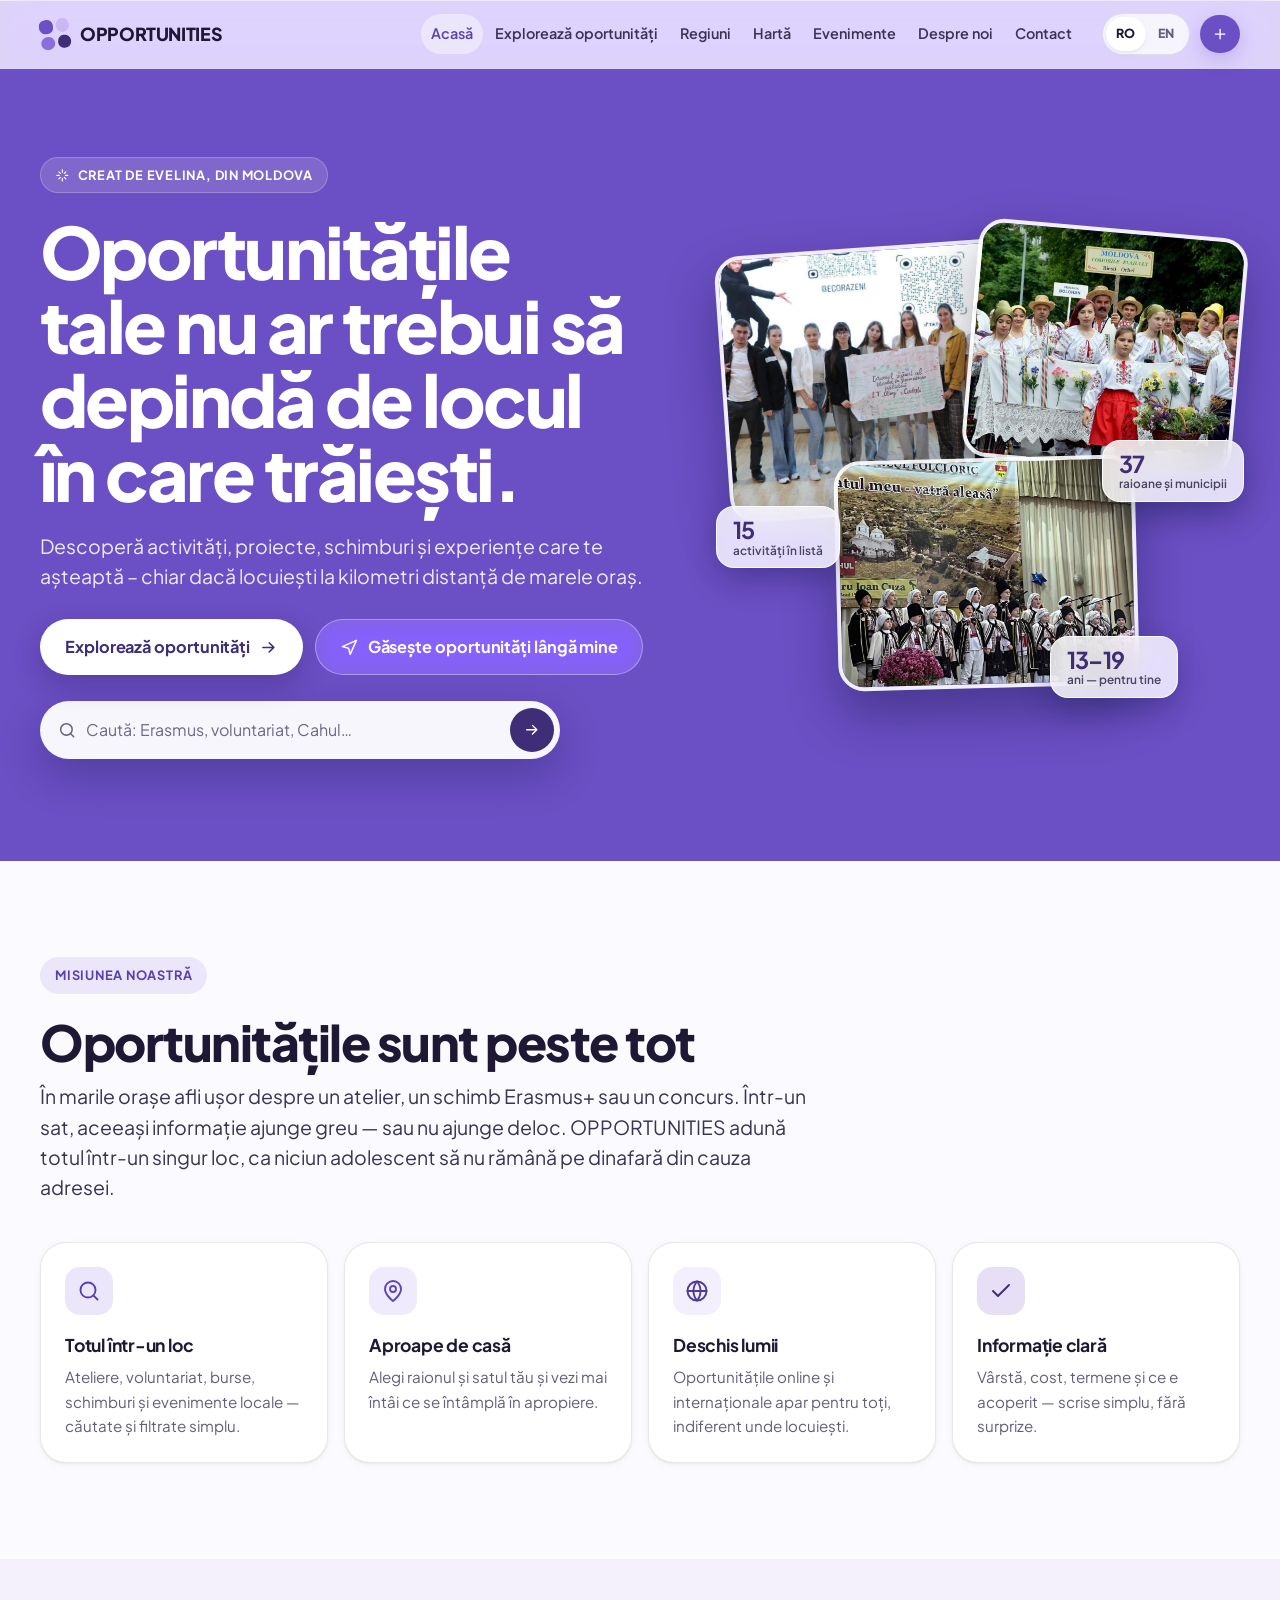
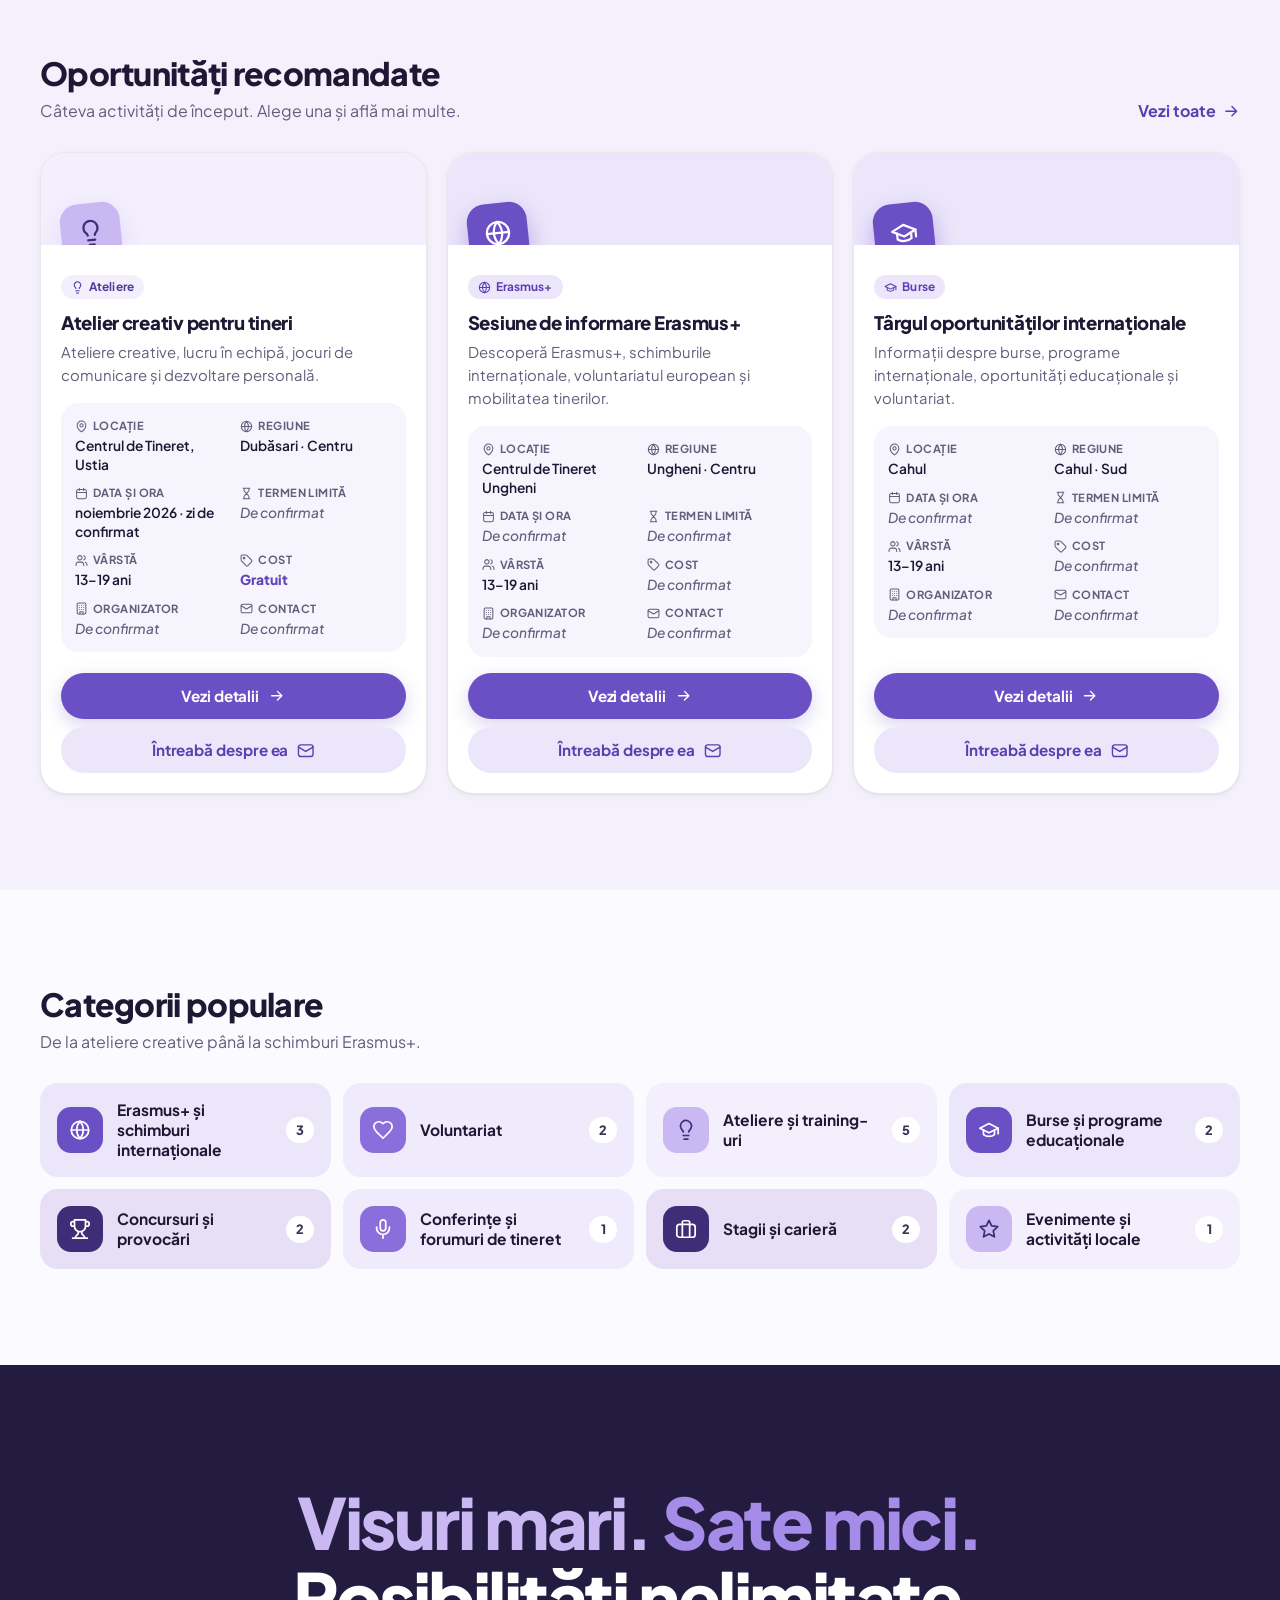
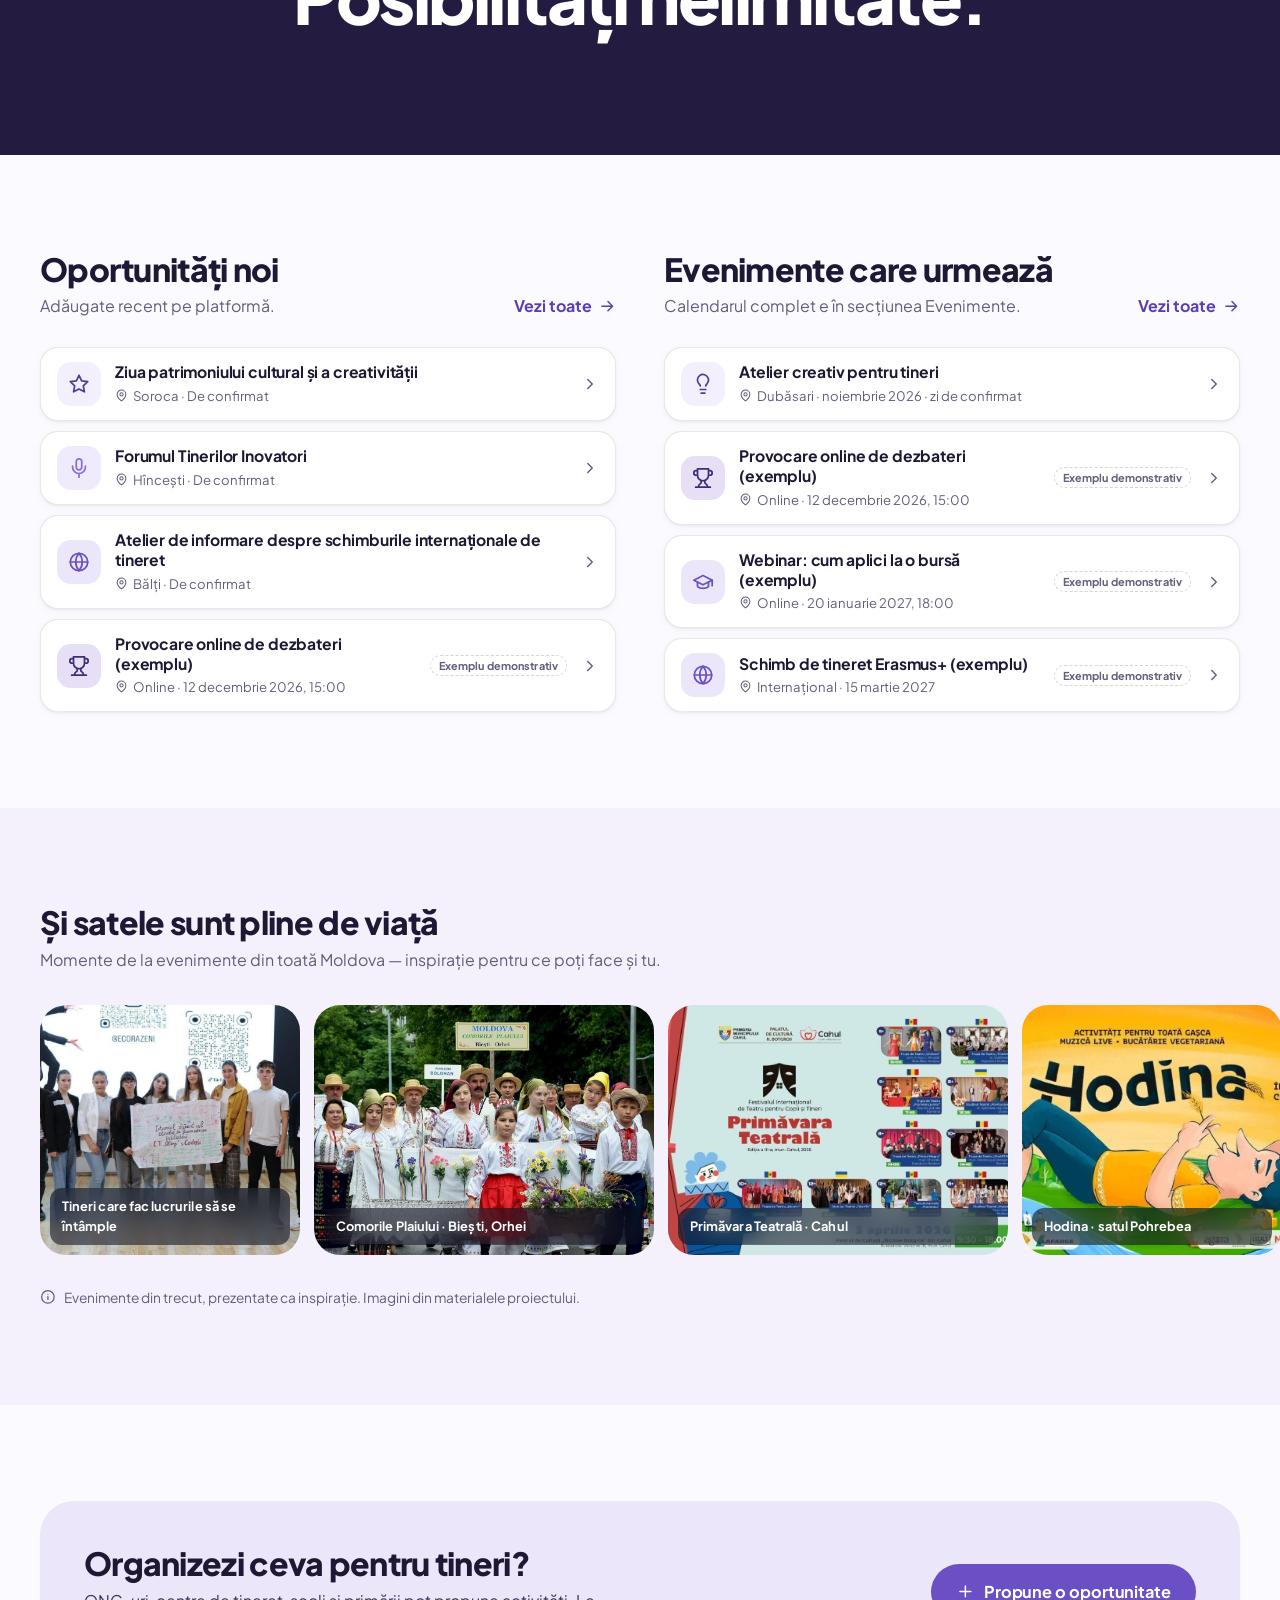
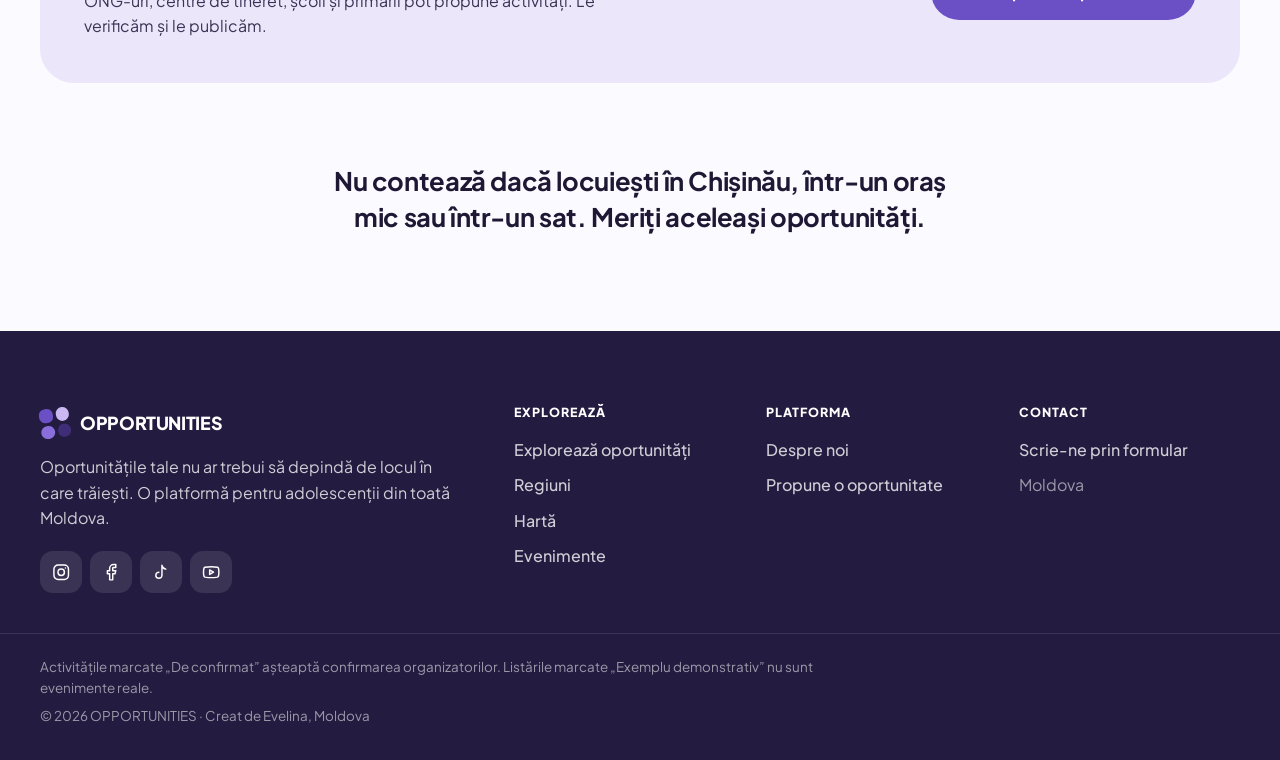
==== commit 027231f5: "Add interactive opportunities map with filters, details panel and pinning New #/map page: left panel" ====
--- a/index.html
+++ b/index.html
@@ -10,6 +10,7 @@
   <link rel="preconnect" href="https://fonts.googleapis.com">
   <link rel="preconnect" href="https://fonts.gstatic.com" crossorigin>
   <link href="https://fonts.googleapis.com/css2?family=Plus+Jakarta+Sans:wght@400;500;600;700;800&display=swap" rel="stylesheet">
+  <link rel="stylesheet" href="vendor/leaflet/leaflet.css">
   <link rel="stylesheet" href="css/styles.css">
 </head>
 <body>
@@ -25,6 +26,7 @@
         <a href="#/" data-nav="" data-i18n="nav.home">Acasă</a>
         <a href="#/explore" data-nav="explore" data-i18n="nav.explore">Explorează oportunități</a>
         <a href="#/regions" data-nav="regions" data-i18n="nav.regions">Regiuni</a>
+        <a href="#/map" data-nav="map" data-i18n="nav.map">Hartă</a>
         <a href="#/events" data-nav="events" data-i18n="nav.events">Evenimente</a>
         <a href="#/about" data-nav="about" data-i18n="nav.about">Despre noi</a>
         <a href="#/contact" data-nav="contact" data-i18n="nav.contact">Contact</a>
@@ -54,6 +56,7 @@
       <a href="#/" data-nav="" data-i18n="nav.home">Acasă</a>
       <a href="#/explore" data-nav="explore" data-i18n="nav.explore">Explorează oportunități</a>
       <a href="#/regions" data-nav="regions" data-i18n="nav.regions">Regiuni</a>
+      <a href="#/map" data-nav="map" data-i18n="nav.map">Hartă</a>
       <a href="#/events" data-nav="events" data-i18n="nav.events">Evenimente</a>
       <a href="#/about" data-nav="about" data-i18n="nav.about">Despre noi</a>
       <a href="#/contact" data-nav="contact" data-i18n="nav.contact">Contact</a>
@@ -77,6 +80,7 @@
         <h2 class="footer__h" data-i18n="footer.explore"></h2>
         <a href="#/explore" data-i18n="nav.explore"></a>
         <a href="#/regions" data-i18n="nav.regions"></a>
+        <a href="#/map" data-i18n="nav.map"></a>
         <a href="#/events" data-i18n="nav.events"></a>
       </div>
       <div>
@@ -100,6 +104,8 @@
 
   <noscript><p style="padding:24px;font-family:sans-serif">OPPORTUNITIES needs JavaScript to show opportunities. / Activați JavaScript pentru a vedea oportunitățile.</p></noscript>
 
+  <script src="vendor/leaflet/leaflet.js"></script>
+  <script src="js/moldova-outline.js"></script>
   <script src="js/data.js"></script>
   <script src="js/i18n.js"></script>
   <script src="js/app.js"></script>
--- a/vendor/leaflet/leaflet.css
+++ b/vendor/leaflet/leaflet.css
@@ -0,0 +1,661 @@
+/* required styles */
+
+.leaflet-pane,
+.leaflet-tile,
+.leaflet-marker-icon,
+.leaflet-marker-shadow,
+.leaflet-tile-container,
+.leaflet-pane > svg,
+.leaflet-pane > canvas,
+.leaflet-zoom-box,
+.leaflet-image-layer,
+.leaflet-layer {
+	position: absolute;
+	left: 0;
+	top: 0;
+	}
+.leaflet-container {
+	overflow: hidden;
+	}
+.leaflet-tile,
+.leaflet-marker-icon,
+.leaflet-marker-shadow {
+	-webkit-user-select: none;
+	   -moz-user-select: none;
+	        user-select: none;
+	  -webkit-user-drag: none;
+	}
+/* Prevents IE11 from highlighting tiles in blue */
+.leaflet-tile::selection {
+	background: transparent;
+}
+/* Safari renders non-retina tile on retina better with this, but Chrome is worse */
+.leaflet-safari .leaflet-tile {
+	image-rendering: -webkit-optimize-contrast;
+	}
+/* hack that prevents hw layers "stretching" when loading new tiles */
+.leaflet-safari .leaflet-tile-container {
+	width: 1600px;
+	height: 1600px;
+	-webkit-transform-origin: 0 0;
+	}
+.leaflet-marker-icon,
+.leaflet-marker-shadow {
+	display: block;
+	}
+/* .leaflet-container svg: reset svg max-width decleration shipped in Joomla! (joomla.org) 3.x */
+/* .leaflet-container img: map is broken in FF if you have max-width: 100% on tiles */
+.leaflet-container .leaflet-overlay-pane svg {
+	max-width: none !important;
+	max-height: none !important;
+	}
+.leaflet-container .leaflet-marker-pane img,
+.leaflet-container .leaflet-shadow-pane img,
+.leaflet-container .leaflet-tile-pane img,
+.leaflet-container img.leaflet-image-layer,
+.leaflet-container .leaflet-tile {
+	max-width: none !important;
+	max-height: none !important;
+	width: auto;
+	padding: 0;
+	}
+
+.leaflet-container img.leaflet-tile {
+	/* See: https://bugs.chromium.org/p/chromium/issues/detail?id=600120 */
+	mix-blend-mode: plus-lighter;
+}
+
+.leaflet-container.leaflet-touch-zoom {
+	-ms-touch-action: pan-x pan-y;
+	touch-action: pan-x pan-y;
+	}
+.leaflet-container.leaflet-touch-drag {
+	-ms-touch-action: pinch-zoom;
+	/* Fallback for FF which doesn't support pinch-zoom */
+	touch-action: none;
+	touch-action: pinch-zoom;
+}
+.leaflet-container.leaflet-touch-drag.leaflet-touch-zoom {
+	-ms-touch-action: none;
+	touch-action: none;
+}
+.leaflet-container {
+	-webkit-tap-highlight-color: transparent;
+}
+.leaflet-container a {
+	-webkit-tap-highlight-color: rgba(51, 181, 229, 0.4);
+}
+.leaflet-tile {
+	filter: inherit;
+	visibility: hidden;
+	}
+.leaflet-tile-loaded {
+	visibility: inherit;
+	}
+.leaflet-zoom-box {
+	width: 0;
+	height: 0;
+	-moz-box-sizing: border-box;
+	     box-sizing: border-box;
+	z-index: 800;
+	}
+/* workaround for https://bugzilla.mozilla.org/show_bug.cgi?id=888319 */
+.leaflet-overlay-pane svg {
+	-moz-user-select: none;
+	}
+
+.leaflet-pane         { z-index: 400; }
+
+.leaflet-tile-pane    { z-index: 200; }
+.leaflet-overlay-pane { z-index: 400; }
+.leaflet-shadow-pane  { z-index: 500; }
+.leaflet-marker-pane  { z-index: 600; }
+.leaflet-tooltip-pane   { z-index: 650; }
+.leaflet-popup-pane   { z-index: 700; }
+
+.leaflet-map-pane canvas { z-index: 100; }
+.leaflet-map-pane svg    { z-index: 200; }
+
+.leaflet-vml-shape {
+	width: 1px;
+	height: 1px;
+	}
+.lvml {
+	behavior: url(#default#VML);
+	display: inline-block;
+	position: absolute;
+	}
+
+
+/* control positioning */
+
+.leaflet-control {
+	position: relative;
+	z-index: 800;
+	pointer-events: visiblePainted; /* IE 9-10 doesn't have auto */
+	pointer-events: auto;
+	}
+.leaflet-top,
+.leaflet-bottom {
+	position: absolute;
+	z-index: 1000;
+	pointer-events: none;
+	}
+.leaflet-top {
+	top: 0;
+	}
+.leaflet-right {
+	right: 0;
+	}
+.leaflet-bottom {
+	bottom: 0;
+	}
+.leaflet-left {
+	left: 0;
+	}
+.leaflet-control {
+	float: left;
+	clear: both;
+	}
+.leaflet-right .leaflet-control {
+	float: right;
+	}
+.leaflet-top .leaflet-control {
+	margin-top: 10px;
+	}
+.leaflet-bottom .leaflet-control {
+	margin-bottom: 10px;
+	}
+.leaflet-left .leaflet-control {
+	margin-left: 10px;
+	}
+.leaflet-right .leaflet-control {
+	margin-right: 10px;
+	}
+
+
+/* zoom and fade animations */
+
+.leaflet-fade-anim .leaflet-popup {
+	opacity: 0;
+	-webkit-transition: opacity 0.2s linear;
+	   -moz-transition: opacity 0.2s linear;
+	        transition: opacity 0.2s linear;
+	}
+.leaflet-fade-anim .leaflet-map-pane .leaflet-popup {
+	opacity: 1;
+	}
+.leaflet-zoom-animated {
+	-webkit-transform-origin: 0 0;
+	    -ms-transform-origin: 0 0;
+	        transform-origin: 0 0;
+	}
+svg.leaflet-zoom-animated {
+	will-change: transform;
+}
+
+.leaflet-zoom-anim .leaflet-zoom-animated {
+	-webkit-transition: -webkit-transform 0.25s cubic-bezier(0,0,0.25,1);
+	   -moz-transition:    -moz-transform 0.25s cubic-bezier(0,0,0.25,1);
+	        transition:         transform 0.25s cubic-bezier(0,0,0.25,1);
+	}
+.leaflet-zoom-anim .leaflet-tile,
+.leaflet-pan-anim .leaflet-tile {
+	-webkit-transition: none;
+	   -moz-transition: none;
+	        transition: none;
+	}
+
+.leaflet-zoom-anim .leaflet-zoom-hide {
+	visibility: hidden;
+	}
+
+
+/* cursors */
+
+.leaflet-interactive {
+	cursor: pointer;
+	}
+.leaflet-grab {
+	cursor: -webkit-grab;
+	cursor:    -moz-grab;
+	cursor:         grab;
+	}
+.leaflet-crosshair,
+.leaflet-crosshair .leaflet-interactive {
+	cursor: crosshair;
+	}
+.leaflet-popup-pane,
+.leaflet-control {
+	cursor: auto;
+	}
+.leaflet-dragging .leaflet-grab,
+.leaflet-dragging .leaflet-grab .leaflet-interactive,
+.leaflet-dragging .leaflet-marker-draggable {
+	cursor: move;
+	cursor: -webkit-grabbing;
+	cursor:    -moz-grabbing;
+	cursor:         grabbing;
+	}
+
+/* marker & overlays interactivity */
+.leaflet-marker-icon,
+.leaflet-marker-shadow,
+.leaflet-image-layer,
+.leaflet-pane > svg path,
+.leaflet-tile-container {
+	pointer-events: none;
+	}
+
+.leaflet-marker-icon.leaflet-interactive,
+.leaflet-image-layer.leaflet-interactive,
+.leaflet-pane > svg path.leaflet-interactive,
+svg.leaflet-image-layer.leaflet-interactive path {
+	pointer-events: visiblePainted; /* IE 9-10 doesn't have auto */
+	pointer-events: auto;
+	}
+
+/* visual tweaks */
+
+.leaflet-container {
+	background: #ddd;
+	outline-offset: 1px;
+	}
+.leaflet-container a {
+	color: #0078A8;
+	}
+.leaflet-zoom-box {
+	border: 2px dotted #38f;
+	background: rgba(255,255,255,0.5);
+	}
+
+
+/* general typography */
+.leaflet-container {
+	font-family: "Helvetica Neue", Arial, Helvetica, sans-serif;
+	font-size: 12px;
+	font-size: 0.75rem;
+	line-height: 1.5;
+	}
+
+
+/* general toolbar styles */
+
+.leaflet-bar {
+	box-shadow: 0 1px 5px rgba(0,0,0,0.65);
+	border-radius: 4px;
+	}
+.leaflet-bar a {
+	background-color: #fff;
+	border-bottom: 1px solid #ccc;
+	width: 26px;
+	height: 26px;
+	line-height: 26px;
+	display: block;
+	text-align: center;
+	text-decoration: none;
+	color: black;
+	}
+.leaflet-bar a,
+.leaflet-control-layers-toggle {
+	background-position: 50% 50%;
+	background-repeat: no-repeat;
+	display: block;
+	}
+.leaflet-bar a:hover,
+.leaflet-bar a:focus {
+	background-color: #f4f4f4;
+	}
+.leaflet-bar a:first-child {
+	border-top-left-radius: 4px;
+	border-top-right-radius: 4px;
+	}
+.leaflet-bar a:last-child {
+	border-bottom-left-radius: 4px;
+	border-bottom-right-radius: 4px;
+	border-bottom: none;
+	}
+.leaflet-bar a.leaflet-disabled {
+	cursor: default;
+	background-color: #f4f4f4;
+	color: #bbb;
+	}
+
+.leaflet-touch .leaflet-bar a {
+	width: 30px;
+	height: 30px;
+	line-height: 30px;
+	}
+.leaflet-touch .leaflet-bar a:first-child {
+	border-top-left-radius: 2px;
+	border-top-right-radius: 2px;
+	}
+.leaflet-touch .leaflet-bar a:last-child {
+	border-bottom-left-radius: 2px;
+	border-bottom-right-radius: 2px;
+	}
+
+/* zoom control */
+
+.leaflet-control-zoom-in,
+.leaflet-control-zoom-out {
+	font: bold 18px 'Lucida Console', Monaco, monospace;
+	text-indent: 1px;
+	}
+
+.leaflet-touch .leaflet-control-zoom-in, .leaflet-touch .leaflet-control-zoom-out  {
+	font-size: 22px;
+	}
+
+
+/* layers control */
+
+.leaflet-control-layers {
+	box-shadow: 0 1px 5px rgba(0,0,0,0.4);
+	background: #fff;
+	border-radius: 5px;
+	}
+.leaflet-control-layers-toggle {
+	background-image: url(images/layers.png);
+	width: 36px;
+	height: 36px;
+	}
+.leaflet-retina .leaflet-control-layers-toggle {
+	background-image: url(images/layers-2x.png);
+	background-size: 26px 26px;
+	}
+.leaflet-touch .leaflet-control-layers-toggle {
+	width: 44px;
+	height: 44px;
+	}
+.leaflet-control-layers .leaflet-control-layers-list,
+.leaflet-control-layers-expanded .leaflet-control-layers-toggle {
+	display: none;
+	}
+.leaflet-control-layers-expanded .leaflet-control-layers-list {
+	display: block;
+	position: relative;
+	}
+.leaflet-control-layers-expanded {
+	padding: 6px 10px 6px 6px;
+	color: #333;
+	background: #fff;
+	}
+.leaflet-control-layers-scrollbar {
+	overflow-y: scroll;
+	overflow-x: hidden;
+	padding-right: 5px;
+	}
+.leaflet-control-layers-selector {
+	margin-top: 2px;
+	position: relative;
+	top: 1px;
+	}
+.leaflet-control-layers label {
+	display: block;
+	font-size: 13px;
+	font-size: 1.08333em;
+	}
+.leaflet-control-layers-separator {
+	height: 0;
+	border-top: 1px solid #ddd;
+	margin: 5px -10px 5px -6px;
+	}
+
+/* Default icon URLs */
+.leaflet-default-icon-path { /* used only in path-guessing heuristic, see L.Icon.Default */
+	background-image: url(images/marker-icon.png);
+	}
+
+
+/* attribution and scale controls */
+
+.leaflet-container .leaflet-control-attribution {
+	background: #fff;
+	background: rgba(255, 255, 255, 0.8);
+	margin: 0;
+	}
+.leaflet-control-attribution,
+.leaflet-control-scale-line {
+	padding: 0 5px;
+	color: #333;
+	line-height: 1.4;
+	}
+.leaflet-control-attribution a {
+	text-decoration: none;
+	}
+.leaflet-control-attribution a:hover,
+.leaflet-control-attribution a:focus {
+	text-decoration: underline;
+	}
+.leaflet-attribution-flag {
+	display: inline !important;
+	vertical-align: baseline !important;
+	width: 1em;
+	height: 0.6669em;
+	}
+.leaflet-left .leaflet-control-scale {
+	margin-left: 5px;
+	}
+.leaflet-bottom .leaflet-control-scale {
+	margin-bottom: 5px;
+	}
+.leaflet-control-scale-line {
+	border: 2px solid #777;
+	border-top: none;
+	line-height: 1.1;
+	padding: 2px 5px 1px;
+	white-space: nowrap;
+	-moz-box-sizing: border-box;
+	     box-sizing: border-box;
+	background: rgba(255, 255, 255, 0.8);
+	text-shadow: 1px 1px #fff;
+	}
+.leaflet-control-scale-line:not(:first-child) {
+	border-top: 2px solid #777;
+	border-bottom: none;
+	margin-top: -2px;
+	}
+.leaflet-control-scale-line:not(:first-child):not(:last-child) {
+	border-bottom: 2px solid #777;
+	}
+
+.leaflet-touch .leaflet-control-attribution,
+.leaflet-touch .leaflet-control-layers,
+.leaflet-touch .leaflet-bar {
+	box-shadow: none;
+	}
+.leaflet-touch .leaflet-control-layers,
+.leaflet-touch .leaflet-bar {
+	border: 2px solid rgba(0,0,0,0.2);
+	background-clip: padding-box;
+	}
+
+
+/* popup */
+
+.leaflet-popup {
+	position: absolute;
+	text-align: center;
+	margin-bottom: 20px;
+	}
+.leaflet-popup-content-wrapper {
+	padding: 1px;
+	text-align: left;
+	border-radius: 12px;
+	}
+.leaflet-popup-content {
+	margin: 13px 24px 13px 20px;
+	line-height: 1.3;
+	font-size: 13px;
+	font-size: 1.08333em;
+	min-height: 1px;
+	}
+.leaflet-popup-content p {
+	margin: 17px 0;
+	margin: 1.3em 0;
+	}
+.leaflet-popup-tip-container {
+	width: 40px;
+	height: 20px;
+	position: absolute;
+	left: 50%;
+	margin-top: -1px;
+	margin-left: -20px;
+	overflow: hidden;
+	pointer-events: none;
+	}
+.leaflet-popup-tip {
+	width: 17px;
+	height: 17px;
+	padding: 1px;
+
+	margin: -10px auto 0;
+	pointer-events: auto;
+
+	-webkit-transform: rotate(45deg);
+	   -moz-transform: rotate(45deg);
+	    -ms-transform: rotate(45deg);
+	        transform: rotate(45deg);
+	}
+.leaflet-popup-content-wrapper,
+.leaflet-popup-tip {
+	background: white;
+	color: #333;
+	box-shadow: 0 3px 14px rgba(0,0,0,0.4);
+	}
+.leaflet-container a.leaflet-popup-close-button {
+	position: absolute;
+	top: 0;
+	right: 0;
+	border: none;
+	text-align: center;
+	width: 24px;
+	height: 24px;
+	font: 16px/24px Tahoma, Verdana, sans-serif;
+	color: #757575;
+	text-decoration: none;
+	background: transparent;
+	}
+.leaflet-container a.leaflet-popup-close-button:hover,
+.leaflet-container a.leaflet-popup-close-button:focus {
+	color: #585858;
+	}
+.leaflet-popup-scrolled {
+	overflow: auto;
+	}
+
+.leaflet-oldie .leaflet-popup-content-wrapper {
+	-ms-zoom: 1;
+	}
+.leaflet-oldie .leaflet-popup-tip {
+	width: 24px;
+	margin: 0 auto;
+
+	-ms-filter: "progid:DXImageTransform.Microsoft.Matrix(M11=0.70710678, M12=0.70710678, M21=-0.70710678, M22=0.70710678)";
+	filter: progid:DXImageTransform.Microsoft.Matrix(M11=0.70710678, M12=0.70710678, M21=-0.70710678, M22=0.70710678);
+	}
+
+.leaflet-oldie .leaflet-control-zoom,
+.leaflet-oldie .leaflet-control-layers,
+.leaflet-oldie .leaflet-popup-content-wrapper,
+.leaflet-oldie .leaflet-popup-tip {
+	border: 1px solid #999;
+	}
+
+
+/* div icon */
+
+.leaflet-div-icon {
+	background: #fff;
+	border: 1px solid #666;
+	}
+
+
+/* Tooltip */
+/* Base styles for the element that has a tooltip */
+.leaflet-tooltip {
+	position: absolute;
+	padding: 6px;
+	background-color: #fff;
+	border: 1px solid #fff;
+	border-radius: 3px;
+	color: #222;
+	white-space: nowrap;
+	-webkit-user-select: none;
+	-moz-user-select: none;
+	-ms-user-select: none;
+	user-select: none;
+	pointer-events: none;
+	box-shadow: 0 1px 3px rgba(0,0,0,0.4);
+	}
+.leaflet-tooltip.leaflet-interactive {
+	cursor: pointer;
+	pointer-events: auto;
+	}
+.leaflet-tooltip-top:before,
+.leaflet-tooltip-bottom:before,
+.leaflet-tooltip-left:before,
+.leaflet-tooltip-right:before {
+	position: absolute;
+	pointer-events: none;
+	border: 6px solid transparent;
+	background: transparent;
+	content: "";
+	}
+
+/* Directions */
+
+.leaflet-tooltip-bottom {
+	margin-top: 6px;
+}
+.leaflet-tooltip-top {
+	margin-top: -6px;
+}
+.leaflet-tooltip-bottom:before,
+.leaflet-tooltip-top:before {
+	left: 50%;
+	margin-left: -6px;
+	}
+.leaflet-tooltip-top:before {
+	bottom: 0;
+	margin-bottom: -12px;
+	border-top-color: #fff;
+	}
+.leaflet-tooltip-bottom:before {
+	top: 0;
+	margin-top: -12px;
+	margin-left: -6px;
+	border-bottom-color: #fff;
+	}
+.leaflet-tooltip-left {
+	margin-left: -6px;
+}
+.leaflet-tooltip-right {
+	margin-left: 6px;
+}
+.leaflet-tooltip-left:before,
+.leaflet-tooltip-right:before {
+	top: 50%;
+	margin-top: -6px;
+	}
+.leaflet-tooltip-left:before {
+	right: 0;
+	margin-right: -12px;
+	border-left-color: #fff;
+	}
+.leaflet-tooltip-right:before {
+	left: 0;
+	margin-left: -12px;
+	border-right-color: #fff;
+	}
+
+/* Printing */
+
+@media print {
+	/* Prevent printers from removing background-images of controls. */
+	.leaflet-control {
+		-webkit-print-color-adjust: exact;
+		print-color-adjust: exact;
+		}
+	}
--- a/css/styles.css
+++ b/css/styles.css
@@ -18,6 +18,8 @@
   --hero-ink: #ffffff;
   --deep: #241c40;          /* statement band + footer */
   --danger: #b4233f;
+  --map-bg: #efebf9;
+  --map-mask: #f6f3fd;
 
   --bg: #fbfaff;
   --bg-tint: #f4f1fc;
@@ -60,7 +62,7 @@
     --line: rgba(255, 255, 255, 0.09); --line-strong: rgba(255, 255, 255, 0.18);
     --violet: #8f74e6; --violet-deep: #7a5fd6; --lavender: #a58ce8; --lilac: #c9b8f2; --plum: #b9a6f0;
     --violet-ink: #c8b8f7; --lavender-ink: #c8b8f7; --lilac-ink: #d9cdfa; --plum-ink: #d9cdfa;
-    --hero: #2b2150; --deep: #0e0b1b; --danger: #ff8fa3;
+    --hero: #2b2150; --deep: #0e0b1b; --danger: #ff8fa3; --map-bg: #1a1530; --map-mask: #131022;
     --tint-violet: rgba(143, 116, 230, 0.18); --tint-lavender: rgba(143, 116, 230, 0.14);
     --tint-lilac: rgba(143, 116, 230, 0.11); --tint-plum: rgba(143, 116, 230, 0.22);
     --glass: rgba(19, 16, 34, 0.78); --glass-edge: rgba(255, 255, 255, 0.08);
@@ -76,7 +78,7 @@
   --line: rgba(255, 255, 255, 0.09); --line-strong: rgba(255, 255, 255, 0.18);
   --violet: #8f74e6; --violet-deep: #7a5fd6; --lavender: #a58ce8; --lilac: #c9b8f2; --plum: #b9a6f0;
   --violet-ink: #c8b8f7; --lavender-ink: #c8b8f7; --lilac-ink: #d9cdfa; --plum-ink: #d9cdfa;
-  --hero: #2b2150; --deep: #0e0b1b; --danger: #ff8fa3;
+  --hero: #2b2150; --deep: #0e0b1b; --danger: #ff8fa3; --map-bg: #1a1530; --map-mask: #131022;
   --tint-violet: rgba(143, 116, 230, 0.18); --tint-lavender: rgba(143, 116, 230, 0.14);
   --tint-lilac: rgba(143, 116, 230, 0.11); --tint-plum: rgba(143, 116, 230, 0.22);
   --glass: rgba(19, 16, 34, 0.78); --glass-edge: rgba(255, 255, 255, 0.08);
@@ -102,6 +104,7 @@
 button { cursor: pointer; }
 :focus-visible { outline: 3px solid var(--violet); outline-offset: 3px; border-radius: 8px; }
 main:focus { outline: none; }
+[hidden] { display: none !important; }
 .sr-only { position: absolute; width: 1px; height: 1px; padding: 0; margin: -1px; overflow: hidden; clip: rect(0 0 0 0); white-space: nowrap; border: 0; }
 .skip { position: absolute; left: 12px; top: -60px; z-index: 100; background: var(--ink); color: var(--bg); padding: 10px 16px; border-radius: 10px; font-weight: 700; }
 .skip:focus { top: 12px; }
@@ -766,3 +769,218 @@
   :root { --line: rgba(14, 22, 48, 0.35); --line-strong: rgba(14, 22, 48, 0.6); --muted: #333c55; }
   .header, .toolbar { background: var(--surface); }
 }
+
+/* ------------------------------------------------------------------ interactive map */
+body.on-map .footer { display: none; }
+.mapx { display: grid; grid-template-columns: minmax(0, 1fr); }
+.mx-panel {
+  display: flex; flex-direction: column; gap: 12px; min-width: 0;
+  padding: 16px max(16px, env(safe-area-inset-right, 0px)) 16px max(16px, env(safe-area-inset-left, 0px));
+  background: var(--bg);
+}
+.mx-head h1 { display: flex; align-items: center; gap: 8px; margin: 0 0 2px; }
+.mx-head h1 .ic { color: var(--violet); }
+.mx-head p { font-size: 0.88rem; }
+.mx-box { display: grid; gap: 10px; padding: 14px; border-radius: var(--r-md); background: var(--surface); border: 1px solid var(--line); }
+.mx-box__head { display: flex; align-items: baseline; justify-content: space-between; gap: 8px; }
+.mx-box__head h2 { margin: 0; font-size: 0.92rem; font-weight: 800; letter-spacing: -0.005em; }
+.mx-hint { font-size: 0.74rem; color: var(--muted); }
+.mx-link { border: 0; background: none; padding: 4px 0; color: var(--violet-ink); font-weight: 700; font-size: 0.8rem; }
+.mx-link:hover { text-decoration: underline; }
+.mx-link--icon { display: inline-flex; align-items: center; gap: 6px; justify-self: start; }
+.mx-link--icon .ic { width: 14px; height: 14px; }
+.mx-status { margin: -4px 0 0; font-size: 0.8rem; color: var(--muted); min-height: 0; }
+.mx-status:empty { display: none; }
+.mx-label { margin: 2px 0 0; font-size: 0.74rem; font-weight: 700; letter-spacing: 0.04em; text-transform: uppercase; color: var(--muted); }
+.mx-loc {
+  display: flex; align-items: center; gap: 8px; min-height: 44px; padding: 0 4px 0 12px;
+  border-radius: 12px; border: 1px solid var(--line-strong); background: var(--surface-2);
+}
+.mx-loc:focus-within { border-color: var(--violet); box-shadow: 0 0 0 3px color-mix(in srgb, var(--violet), transparent 82%); }
+.mx-loc .ic { width: 16px; height: 16px; color: var(--muted); }
+.mx-loc input { flex: 1; min-width: 0; border: 0; outline: 0; background: transparent; padding: 10px 0; font-size: 0.92rem; }
+.mx-loc--plain { padding-right: 12px; }
+.mx-set { border: 0; border-radius: 9px; padding: 8px 12px; min-height: 36px; background: var(--violet); color: #fff; font-weight: 700; font-size: 0.82rem; }
+.mx-set:active { transform: scale(0.96); }
+.mx-seg { display: grid; grid-template-columns: repeat(5, 1fr); gap: 6px; }
+.mx-seg button, .mx-opt {
+  min-height: 38px; padding: 6px 4px; border-radius: 10px; border: 1px solid var(--line-strong);
+  background: var(--surface); color: var(--ink-2); font-weight: 700; font-size: 0.8rem;
+  transition: background-color 150ms, color 150ms, border-color 150ms, transform 100ms;
+}
+.mx-seg button:active, .mx-opt:active { transform: scale(0.96); }
+.mx-seg button.is-on, .mx-opt.is-on { background: var(--violet); border-color: var(--violet); color: #fff; }
+.mx-tabs { display: grid; grid-template-columns: repeat(3, 1fr); gap: 4px; padding: 4px; border-radius: 12px; background: var(--surface-2); border: 1px solid var(--line); }
+.mx-tabs button {
+  display: inline-flex; align-items: center; justify-content: center; gap: 6px; min-height: 36px;
+  border: 0; border-radius: 9px; background: transparent; color: var(--muted); font-weight: 700; font-size: 0.82rem;
+  transition: background-color 160ms, color 160ms, box-shadow 160ms;
+}
+.mx-tabs button .ic { width: 14px; height: 14px; }
+.mx-tabs button.is-on { background: var(--surface); color: var(--ink); box-shadow: var(--shadow-sm); }
+.mx-pane { padding-top: 2px; }
+.mx-grid2 { display: grid; grid-template-columns: 1fr 1fr; gap: 6px; }
+.mx-cats { display: flex; flex-wrap: wrap; gap: 6px; }
+.mx-cat {
+  display: inline-flex; align-items: center; gap: 6px; min-height: 36px; padding: 6px 11px; border-radius: 999px;
+  border: 1px solid var(--line-strong); background: var(--surface); color: var(--ink-2); font-weight: 700; font-size: 0.8rem;
+}
+.mx-cat .ic { width: 14px; height: 14px; }
+.mx-cat.is-on { background: var(--tint-violet); border-color: var(--violet); color: var(--violet-ink); }
+.mx-check { display: flex; align-items: center; gap: 10px; font-weight: 600; font-size: 0.9rem; margin-bottom: 10px; cursor: pointer; }
+.mx-check input { width: 18px; height: 18px; accent-color: var(--violet); }
+.mx-count { margin: 4px 2px 0; font-size: 0.82rem; font-weight: 700; color: var(--muted); }
+.mx-list { display: grid; gap: 8px; }
+.mx-row {
+  display: flex; align-items: flex-start; gap: 12px; width: 100%; padding: 12px; text-align: left;
+  border-radius: 14px; border: 1px solid var(--line); background: var(--surface); color: var(--ink);
+  transition: border-color 150ms, background-color 150ms, transform 100ms;
+}
+.mx-row:hover { border-color: var(--lilac); }
+.mx-row:active { transform: scale(0.985); }
+.mx-row.is-on { border-color: var(--violet); background: var(--tint-lilac); }
+.mx-row__icon { display: grid; place-items: center; width: 36px; height: 36px; border-radius: 11px; flex: none; color: #fff; background: var(--violet); }
+.mx-row__icon .ic { width: 18px; height: 18px; }
+.mx-row__icon--lavender { background: var(--lavender); }
+.mx-row__icon--lilac { background: var(--lilac); color: #3f2d78; }
+.mx-row__icon--plum { background: var(--plum); color: var(--surface); }
+.mx-row__text { display: flex; flex-direction: column; gap: 2px; min-width: 0; }
+.mx-row__text strong { font-size: 0.9rem; line-height: 1.3; letter-spacing: -0.005em; }
+.mx-row__text span { display: flex; align-items: center; gap: 5px; font-size: 0.76rem; color: var(--muted); }
+.mx-row__text span .ic { width: 12px; height: 12px; flex: none; }
+.mx-offmap { display: flex; align-items: center; gap: 8px; padding: 10px 12px; border-radius: 12px; font-size: 0.84rem; font-weight: 700; text-decoration: none; color: var(--violet-ink); background: var(--tint-lilac); }
+.mx-offmap .ic { width: 16px; height: 16px; flex: none; }
+.mx-offmap .ic:last-child { margin-left: auto; }
+.mx-foot { padding-top: 4px; }
+
+.mx-mapwrap { position: relative; min-width: 0; height: 64vh; min-height: 380px; order: -1; }
+.mx-map { position: absolute; inset: 0; background: var(--map-bg); z-index: 0; font: inherit; }
+.mx-map .hint { margin: 16px; }
+.is-pinning .mx-map, .is-pinning .mx-map .leaflet-interactive { cursor: crosshair; }
+
+.mx-banner {
+  position: absolute; z-index: 600; top: 12px; left: 12px; right: 12px; margin: 0 auto; max-width: 440px;
+  display: flex; align-items: center; gap: 10px; padding: 8px 8px 8px 14px; border-radius: 16px;
+  background: var(--glass); border: 1px solid var(--glass-edge); box-shadow: var(--shadow-md);
+  backdrop-filter: blur(18px) saturate(170%); -webkit-backdrop-filter: blur(18px) saturate(170%);
+  font-weight: 700; font-size: 0.88rem;
+}
+.mx-banner .ic { color: var(--violet); flex: none; }
+.mx-banner span { flex: 1; }
+
+.mx-detail {
+  position: absolute; z-index: 700; left: 10px; right: 10px; bottom: 10px; max-height: 62%;
+  overflow-y: auto; overscroll-behavior: contain; padding: 16px;
+  background: var(--surface); border: 1px solid var(--line); border-radius: var(--r-lg); box-shadow: var(--shadow-lg);
+  animation: sheetIn 320ms var(--spring);
+}
+@keyframes sheetIn { from { opacity: 0; transform: translateY(14px) scale(0.98); } to { opacity: 1; transform: none; } }
+.mx-dhead { display: flex; align-items: flex-start; gap: 12px; margin-bottom: 12px; }
+.mx-dhead__icon { display: grid; place-items: center; width: 42px; height: 42px; border-radius: 13px; flex: none; color: #fff; background: var(--violet); }
+.mx-dhead__icon .ic { width: 20px; height: 20px; }
+.mx-dhead__text { flex: 1; min-width: 0; }
+.mx-dhead__text h2 { margin: 0; font-size: 1.12rem; line-height: 1.25; letter-spacing: -0.015em; font-weight: 800; text-wrap: balance; }
+.mx-dhead__text small { display: inline-flex; align-items: center; gap: 4px; flex-wrap: wrap; color: var(--muted); font-size: 0.78rem; margin-top: 3px; }
+.mx-dhead__text small .ic { width: 12px; height: 12px; }
+.icon-btn--sm { width: 36px; height: 36px; flex: none; }
+.icon-btn--sm .ic { width: 16px; height: 16px; }
+.mx-dtabs { display: flex; gap: 4px; border-bottom: 1px solid var(--line); margin-bottom: 14px; }
+.mx-dtabs button {
+  position: relative; border: 0; background: none; padding: 8px 12px 10px; font-weight: 700; font-size: 0.88rem; color: var(--muted);
+}
+.mx-dtabs button.is-on { color: var(--ink); }
+.mx-dtabs button.is-on::after { content: ""; position: absolute; left: 8px; right: 8px; bottom: -1px; height: 2px; border-radius: 2px; background: var(--violet); }
+.mx-dbody { display: grid; gap: 12px; }
+.mx-dbody .notice { margin: 0; font-size: 0.86rem; }
+.mx-desc { margin: 0; color: var(--ink-2); font-size: 0.94rem; line-height: 1.6; }
+.mx-drow { display: flex; gap: 12px; align-items: flex-start; }
+.mx-drow__icon { display: grid; place-items: center; width: 32px; height: 32px; border-radius: 10px; flex: none; background: var(--tint-violet); color: var(--violet-ink); }
+.mx-drow__icon .ic { width: 16px; height: 16px; }
+.mx-drow small { display: block; font-size: 0.72rem; color: var(--muted); font-weight: 600; }
+.mx-drow p { margin: 0; font-size: 0.9rem; font-weight: 600; line-height: 1.4; padding-top: 5px; }
+.mx-drow small + p { padding-top: 0; }
+.mx-drow p.tbc { color: var(--muted); font-weight: 500; font-style: italic; }
+.mx-engage { border-top: 1px solid var(--line); padding-top: 12px; display: grid; gap: 8px; }
+.mx-engage small { font-size: 0.74rem; color: var(--muted); font-weight: 700; letter-spacing: 0.03em; text-transform: uppercase; }
+.mx-engage__row { display: flex; flex-wrap: wrap; gap: 8px; }
+.mx-chipbtn {
+  display: inline-flex; align-items: center; gap: 6px; min-height: 36px; padding: 6px 12px; border-radius: 10px;
+  border: 1px solid var(--line-strong); background: var(--surface); color: var(--ink-2); font-weight: 700; font-size: 0.82rem;
+  transition: transform 100ms, background-color 150ms;
+}
+.mx-chipbtn .ic { width: 15px; height: 15px; }
+.mx-chipbtn:active { transform: scale(0.95); }
+.mx-chipbtn.is-on { background: var(--tint-violet); border-color: var(--violet); color: var(--violet-ink); }
+.mx-chipbtn.is-on .ic { fill: currentColor; }
+.mx-small { margin: 0; font-size: 0.74rem; color: var(--muted); }
+.mx-url { width: 100%; min-height: 44px; padding: 10px 12px; border-radius: 12px; border: 1px solid var(--line-strong); background: var(--surface-2); font-size: 0.84rem; }
+.mx-form { display: grid; gap: 10px; }
+.mx-form .field { gap: 5px; }
+.mx-form input:not([type="checkbox"]), .mx-form textarea {
+  width: 100%; min-height: 44px; padding: 10px 12px; border-radius: 12px; border: 1px solid var(--line-strong); background: var(--surface-2); outline: 0;
+}
+.mx-form textarea { resize: vertical; min-height: 84px; }
+.mx-form input:focus, .mx-form textarea:focus { border-color: var(--violet); box-shadow: 0 0 0 3px color-mix(in srgb, var(--violet), transparent 82%); }
+.mx-form [aria-invalid="true"] { border-color: var(--danger) !important; }
+.mx-form .select--lg { min-height: 44px; border-radius: 12px; background: var(--surface-2); }
+.mx-form .field__err:empty { display: none; }
+.mx-form .field--check { margin: 0; }
+.mx-form__two { display: grid; grid-template-columns: 1fr 1fr; gap: 10px; }
+
+/* map pins */
+.mpin-wrap { background: none; border: 0; }
+.mpin {
+  --c: var(--violet); --fg: #fff;
+  position: absolute; left: 2px; top: 1px; display: grid; place-items: center; width: 34px; height: 34px;
+  border-radius: 50% 50% 50% 4px; transform: rotate(-45deg); transform-origin: 50% 50%;
+  background: var(--c); border: 2.5px solid #fff; box-shadow: 0 4px 10px rgba(30, 20, 70, 0.3);
+  transition: transform 260ms var(--spring), background-color 160ms;
+}
+.mpin--lavender { --c: var(--lavender); }
+.mpin--lilac { --c: #b29ded; }
+.mpin--plum { --c: #3f2d78; }
+.mpin__in { display: grid; place-items: center; transform: rotate(45deg); color: var(--fg); }
+.mpin__in .ic { width: 17px; height: 17px; }
+.mpin.is-active { --c: #3f2d78; transform: rotate(-45deg) scale(1.22); }
+.mpin.is-community { --c: #fff; --fg: #6b4fc4; border: 2.5px dashed #6b4fc4; }
+.mpin.is-community.is-active { --c: #f3effd; }
+.mpin--draft { --c: #3f2d78; }
+.leaflet-marker-icon:focus-visible .mpin { outline: 3px solid var(--violet); outline-offset: 3px; }
+.leaflet-marker-icon:hover .mpin { transform: rotate(-45deg) scale(1.1); }
+.leaflet-marker-icon:hover .mpin.is-active { transform: rotate(-45deg) scale(1.22); }
+
+/* town labels */
+.town { background: none; border: 0; pointer-events: none; }
+.town span {
+  position: absolute; left: 0; top: 0; transform: translate(-50%, 4px); white-space: nowrap;
+  font-size: 11px; font-weight: 700; letter-spacing: 0.01em; color: var(--muted);
+  text-shadow: 0 0 3px var(--map-bg), 0 0 3px var(--map-bg), 0 0 6px var(--map-bg);
+}
+.town--major span { font-size: 12.5px; font-weight: 800; color: var(--ink-2); }
+.is-far .town:not(.town--major) { display: none; }
+
+/* leaflet overlays + controls in the site's palette */
+.mx-mask { fill: var(--map-mask); }
+.mx-border { stroke: var(--violet); }
+.mx-radius { stroke: var(--violet); fill: var(--violet); }
+.mx-center { stroke: #fff; fill: #3f2d78; }
+.mx-map .leaflet-bar { border: 1px solid var(--line-strong); border-radius: 12px; overflow: hidden; box-shadow: var(--shadow-md); }
+.mx-map .leaflet-bar a { width: 38px; height: 38px; line-height: 38px; background: var(--surface); color: var(--ink); border-bottom-color: var(--line); font-size: 20px; }
+.mx-map .leaflet-bar a:hover { background: var(--surface-2); }
+.mx-map .leaflet-control-attribution { background: var(--glass); color: var(--muted); font-size: 10px; border-radius: 8px 0 0 0; }
+.mx-map .leaflet-control-attribution a { color: var(--violet-ink); }
+
+@media (min-width: 900px) {
+  .mapx { grid-template-columns: 360px minmax(0, 1fr); height: calc(100vh - var(--header-h)); height: calc(100dvh - var(--header-h)); }
+  .mx-panel { overflow-y: auto; border-right: 1px solid var(--line); padding: 18px 18px 0 max(18px, env(safe-area-inset-left, 0px)); }
+  .mx-foot { position: sticky; bottom: 0; margin-top: auto; padding: 12px 0 18px; background: var(--bg); }
+  .mx-mapwrap { height: auto; order: 0; }
+  .mx-detail { left: auto; right: 16px; top: 16px; bottom: auto; width: 370px; max-height: calc(100% - 32px); padding: 20px; }
+}
+@media (prefers-reduced-motion: reduce) {
+  .mx-detail { animation: none; }
+  .mpin { transition: none; }
+}
+@media (prefers-reduced-transparency: reduce) {
+  .mx-banner { background: var(--surface); backdrop-filter: none; -webkit-backdrop-filter: none; }
+}
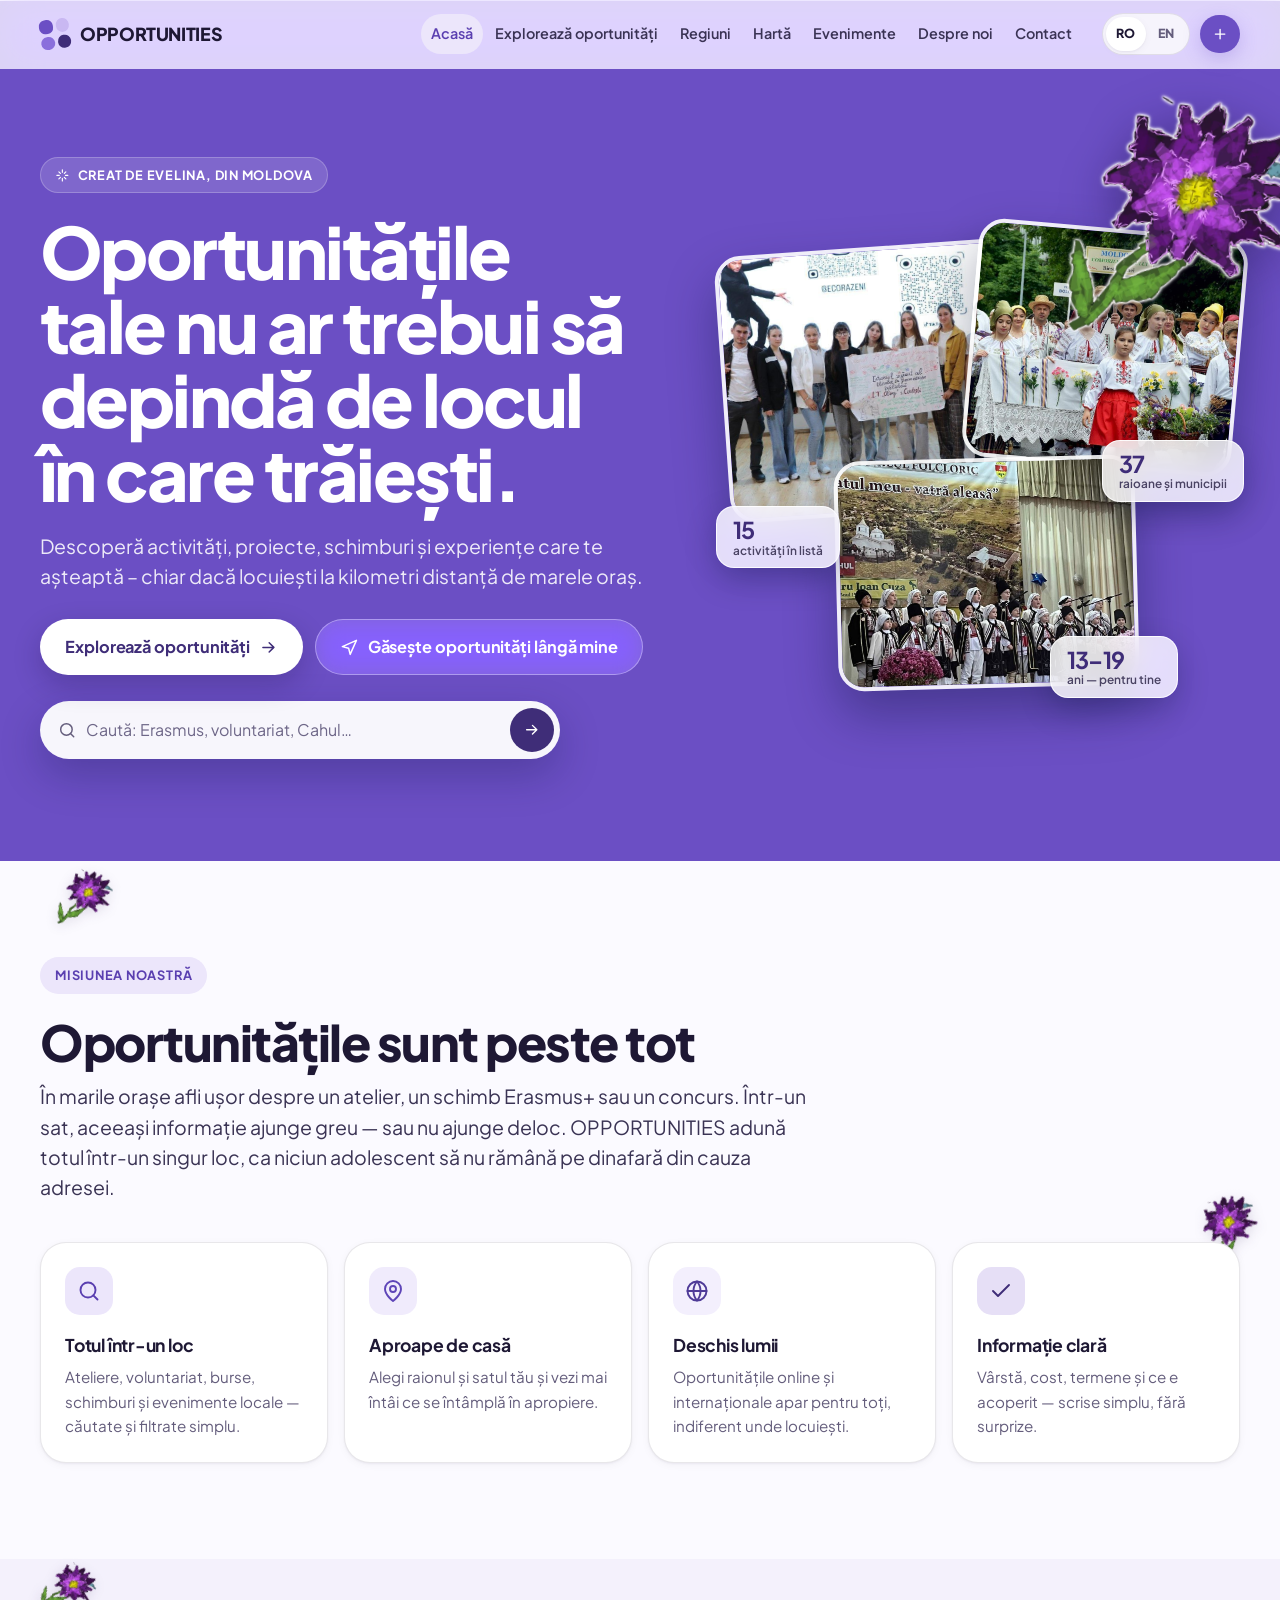
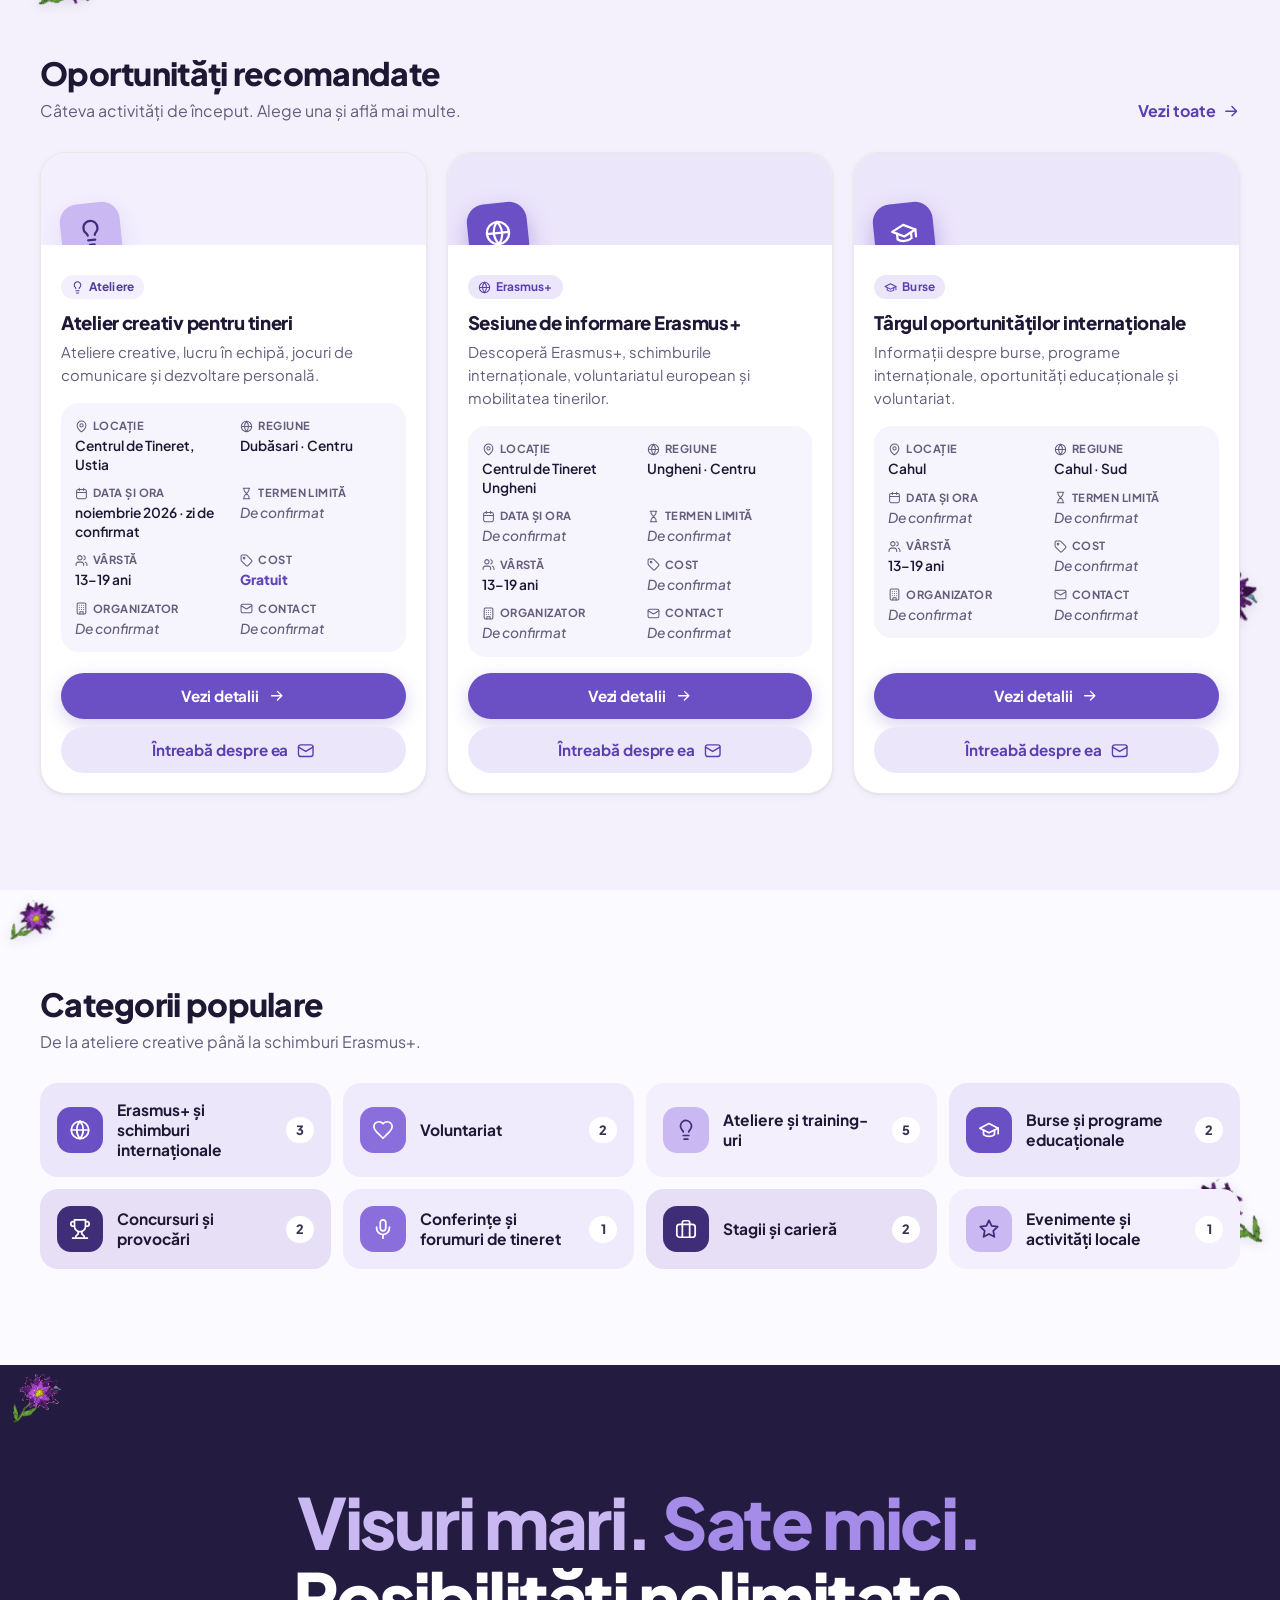
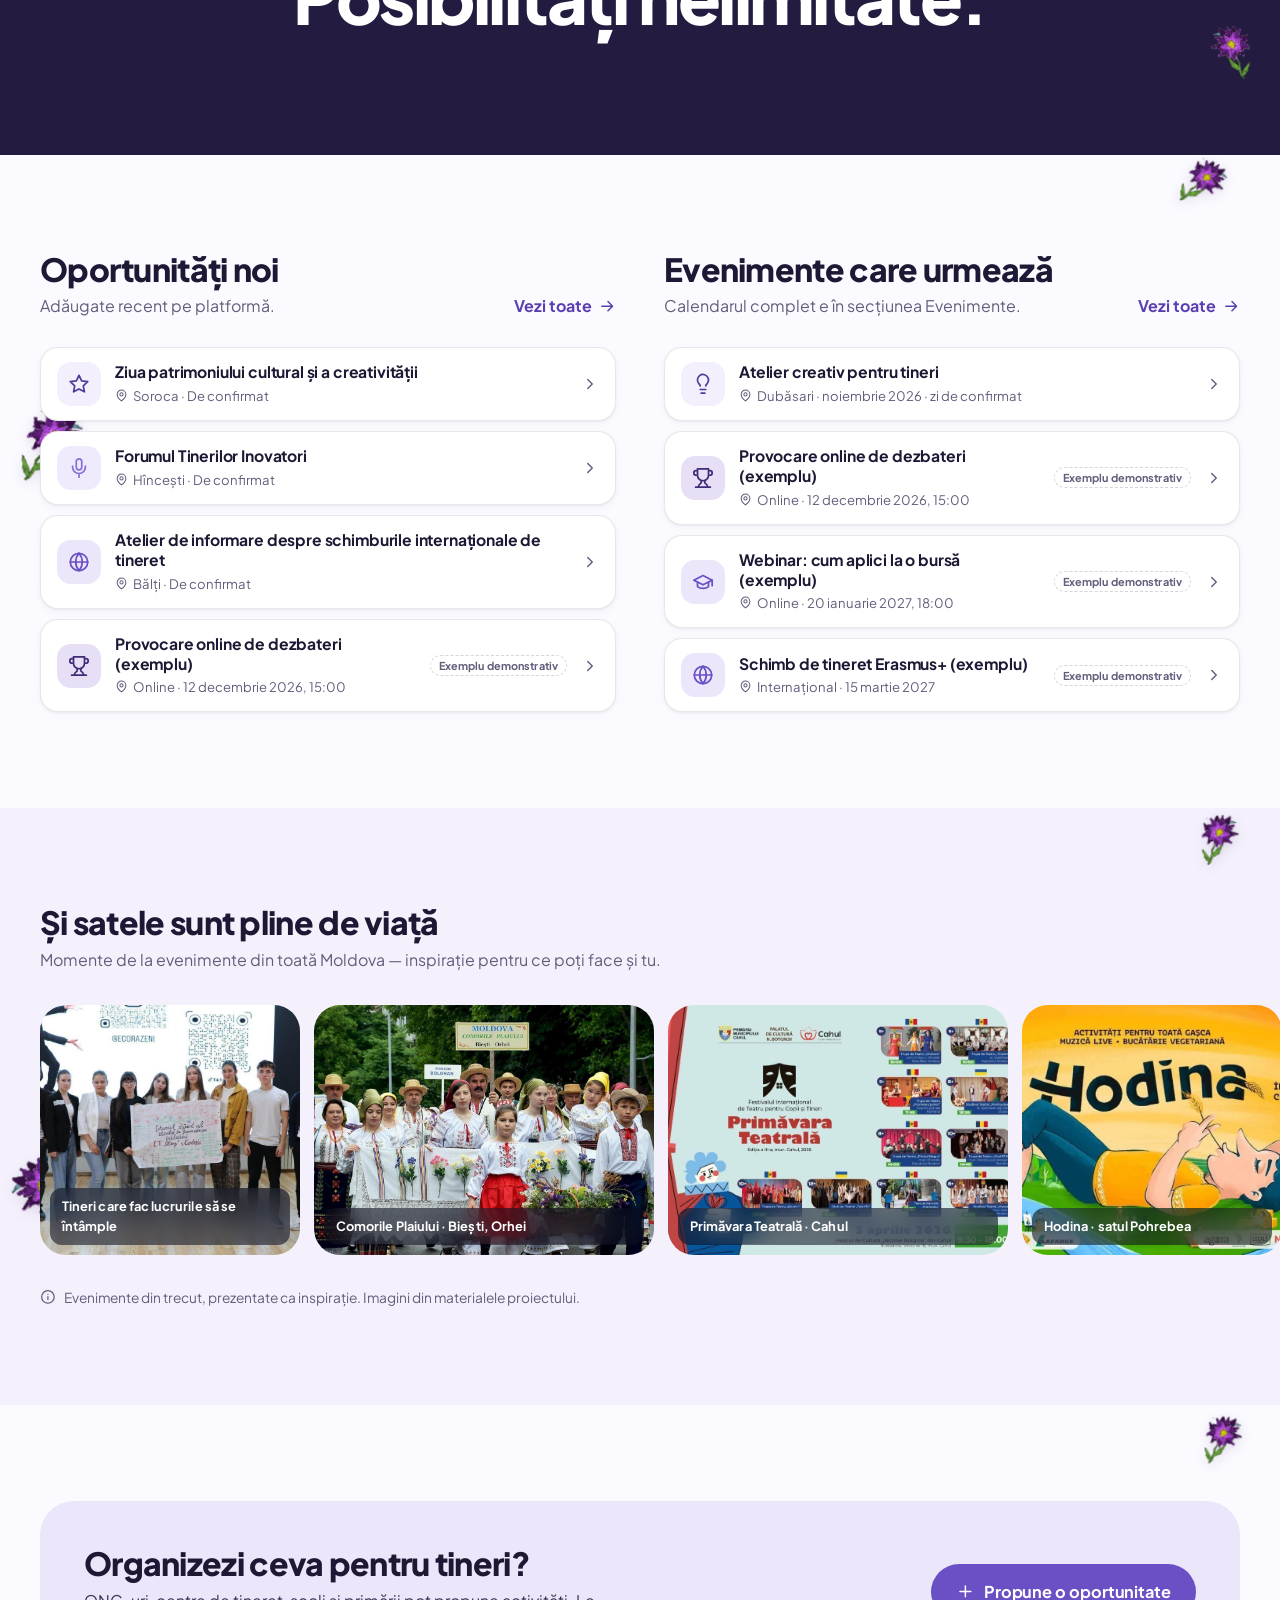
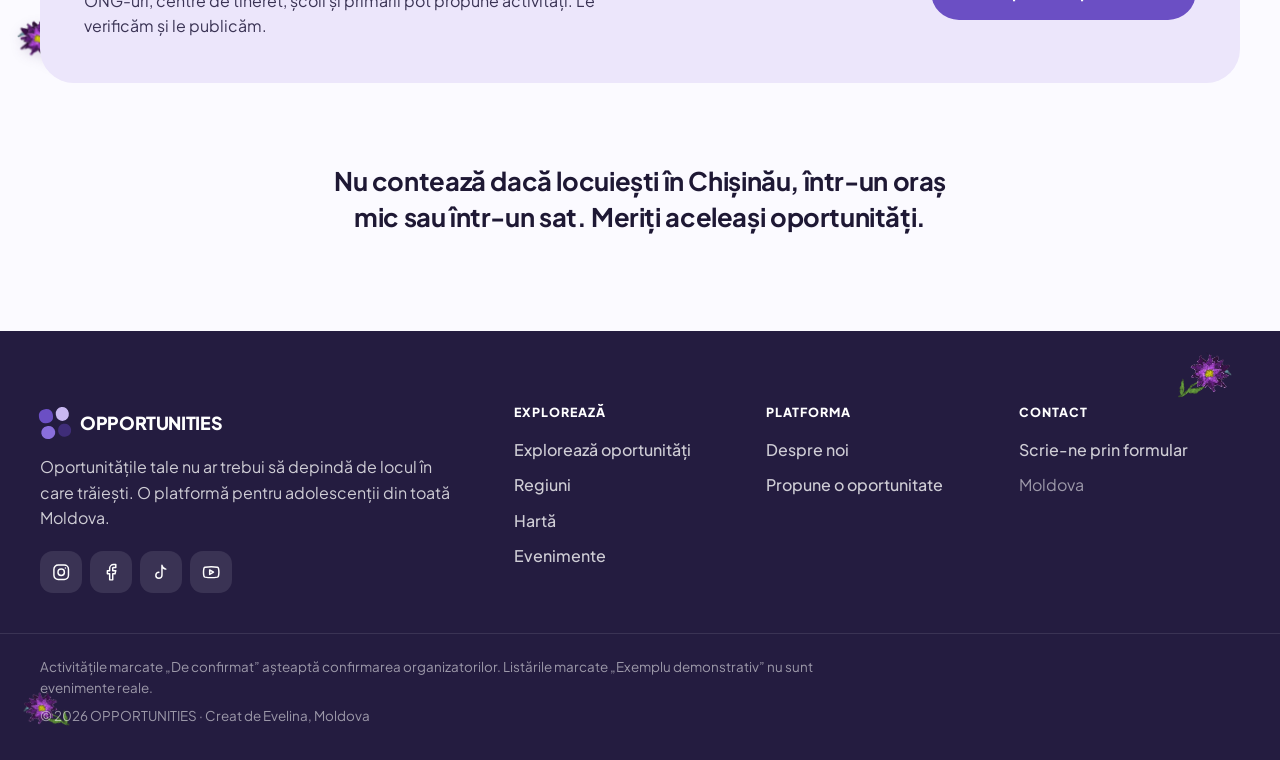
==== commit 92115805: "Decorate pages with Evelina's flower drawing A large flower sits beside each page title (top right o" ====
--- a/index.html
+++ b/index.html
@@ -67,6 +67,8 @@
   <main id="app" tabindex="-1"></main>
 
   <footer class="footer">
+    <img class="flw flw-foot flw-foot--a" src="assets/img/flower-sm.webp" alt="" aria-hidden="true" decoding="async">
+    <img class="flw flw-foot flw-foot--b" src="assets/img/flower-sm.webp" alt="" aria-hidden="true" decoding="async">
     <div class="wrap footer__grid">
       <div class="footer__brand">
         <a class="logo logo--light" href="#/" aria-label="OPPORTUNITIES">
--- a/css/styles.css
+++ b/css/styles.css
@@ -984,3 +984,55 @@
 @media (prefers-reduced-transparency: reduce) {
   .mx-banner { background: var(--surface); backdrop-filter: none; -webkit-backdrop-filter: none; }
 }
+
+/* ------------------------------------------------------------------ flower decorations */
+.flw { position: absolute; z-index: 0; height: auto; pointer-events: none; user-select: none; -webkit-user-drag: none; }
+.has-petals { position: relative; overflow-x: clip; }
+.has-petals > .wrap, .has-petals > .gallery { position: relative; z-index: 1; }
+.flw-sm {
+  width: var(--s); top: var(--y);
+  transform: rotate(var(--r)) scaleX(var(--fx, 1));
+  filter: drop-shadow(0 3px 6px rgba(40, 20, 80, 0.14));
+}
+.flw--left { left: var(--x); }
+.flw--right { right: var(--x); }
+.statement .flw-sm { filter: none; }
+
+/* large flower beside the title */
+.flw-big { filter: drop-shadow(0 10px 22px rgba(40, 20, 80, 0.18)); }
+.hero__grid { position: relative; }
+.flw-big--hero {
+  z-index: 4; width: clamp(96px, 17vw, 250px); right: -6px; top: -18px; transform: rotate(8deg);
+  /* thin white sticker edge so the dark petals read on the purple banner */
+  filter: drop-shadow(0 0 1px #fff) drop-shadow(0 0 1px #fff) drop-shadow(0 0 1.5px #fff) drop-shadow(0 12px 22px rgba(10, 4, 40, 0.35));
+}
+.has-flower { position: relative; overflow-x: clip; }
+.has-flower > .wrap { position: relative; }
+.flw-big--head { width: clamp(76px, 11vw, 150px); right: var(--gutter); top: 50%; transform: translateY(-50%) rotate(8deg); }
+.page-head.has-flower .h1, .page-head.has-flower .lead, .detail-hero.has-flower .h1, .detail-hero.has-flower .lead { max-width: min(40em, calc(100% - clamp(110px, 16vw, 220px))); }
+.detail-hero .flw-big--head { top: 46%; }
+.mx-head.has-flower { position: relative; padding-right: 76px; }
+.flw-big--map { width: 66px; right: 2px; top: -6px; transform: rotate(8deg); }
+
+.footer { position: relative; overflow-x: clip; }
+.footer > .wrap { position: relative; z-index: 1; }
+.flw-foot { width: 46px; opacity: 0.9; }
+.flw-foot--a { right: 4%; top: 22px; transform: rotate(18deg); }
+.flw-foot--b { left: 2%; bottom: 26px; width: 38px; transform: rotate(-24deg) scaleX(-1); }
+
+@media (min-width: 960px) {
+  .flw-big--hero { right: -14px; top: -58px; }
+}
+@media (max-width: 959px) {
+  .hero .display { padding-right: clamp(0px, 20vw, 130px); }
+}
+@media (max-width: 899px) {
+  .flw--wide { display: none; }
+}
+@media (max-width: 640px) {
+  .flw-sm { width: calc(var(--s) * 0.75); }
+  .flw-big--head { width: 72px; top: -14px; transform: rotate(8deg); }
+  .page-head.has-flower .h1, .detail-hero.has-flower .h1 { padding-right: 84px; max-width: none; }
+  .page-head.has-flower .lead, .detail-hero.has-flower .lead { max-width: none; }
+  .detail-hero .flw-big--head { top: 52px; }
+}
